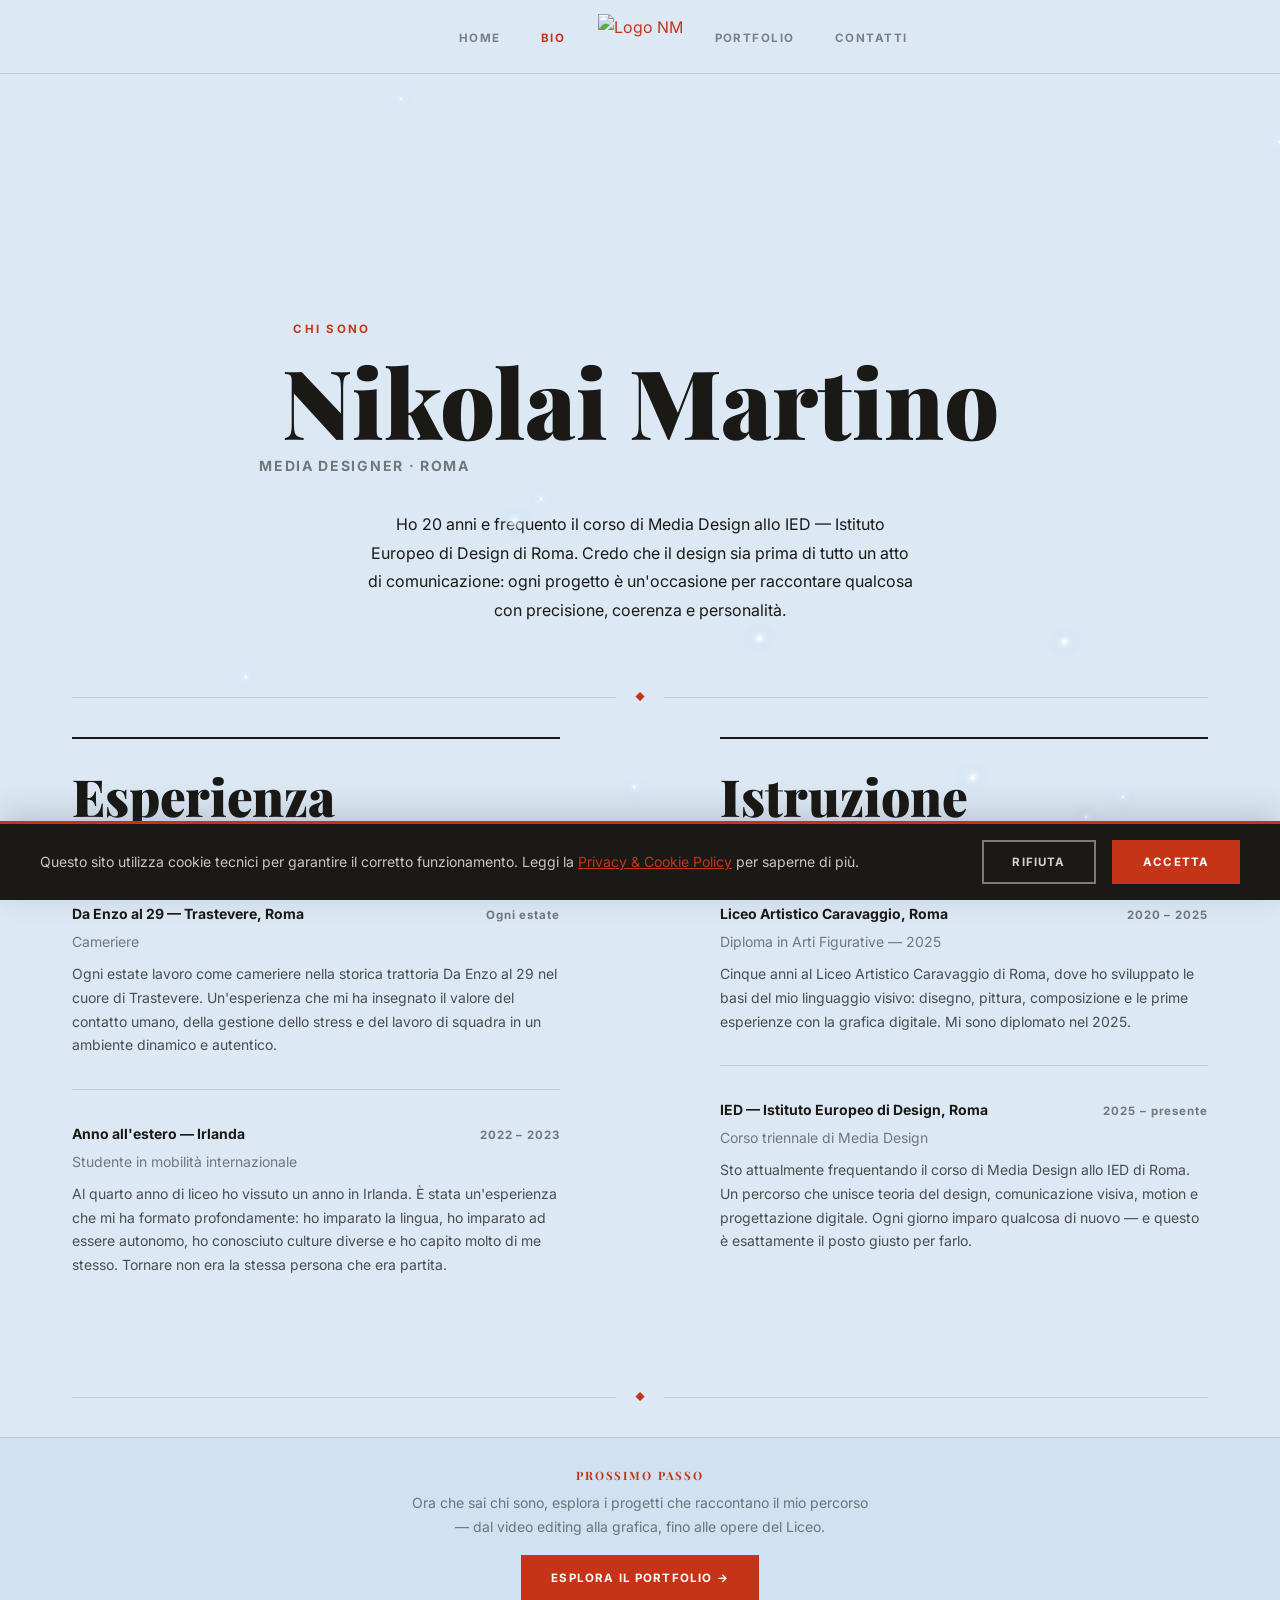
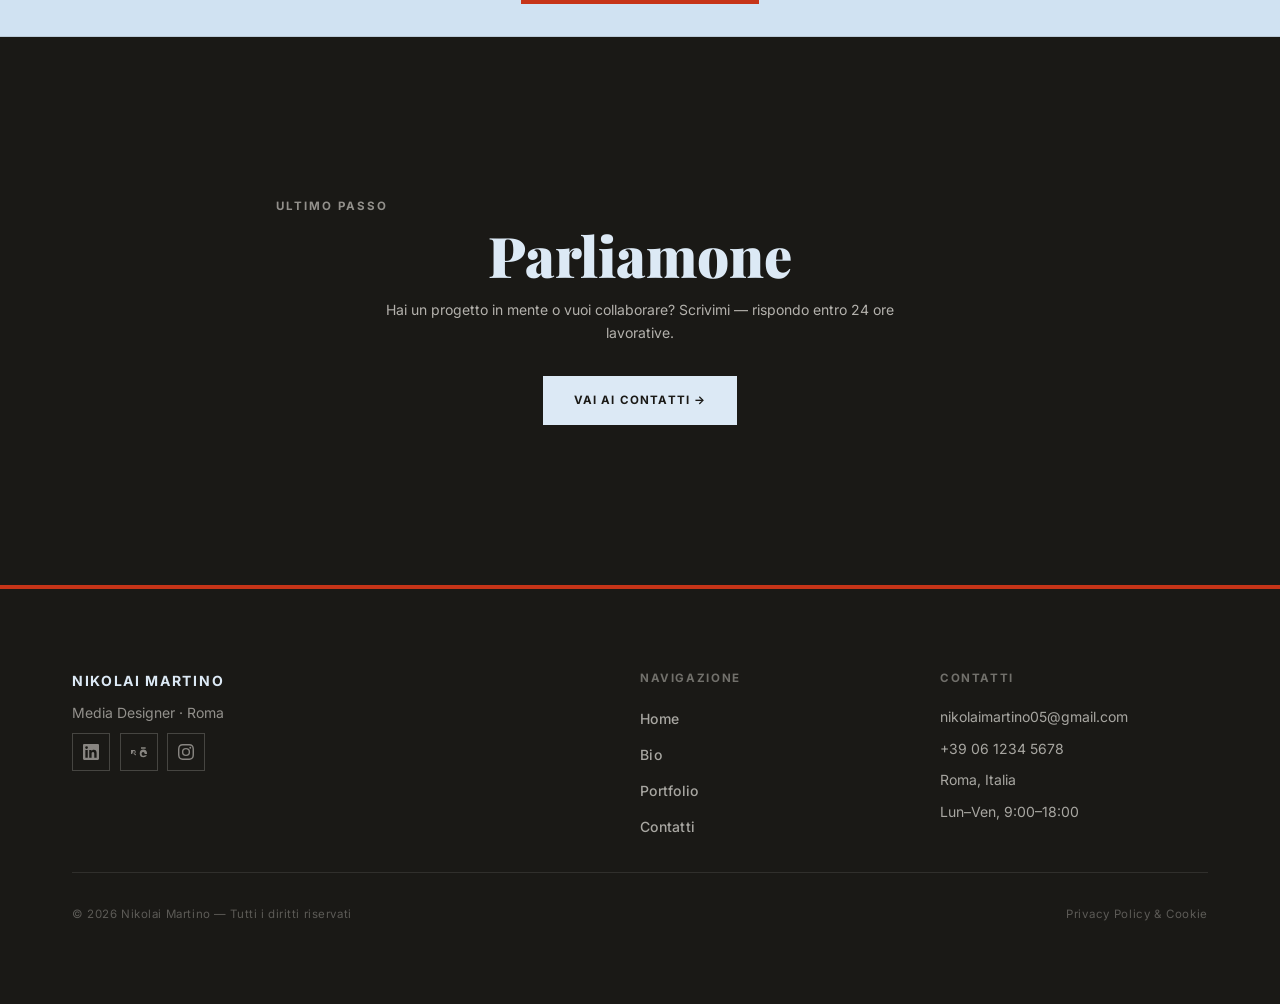
==== bio.html @ db354ae0 "Rimuovi il CV ovunque e correggi la striscia vuota nel form contatti. Il campo antispam nascosto non" ====
<!DOCTYPE html>
<html lang="it">
<head>
  <meta charset="UTF-8">
  <meta name="viewport" content="width=device-width, initial-scale=1.0">

  <title>Bio — Nikolai Martino, Media Designer a Roma</title>
  <meta name="description" content="Scopri il percorso di Nikolai Martino: dal Liceo Artistico Caravaggio di Roma all'anno in Irlanda, fino allo IED di Roma nel corso di Media Design.">

  <!-- Open Graph -->
  <meta property="og:title" content="Bio — Nikolai Martino, Media Designer">
  <meta property="og:description" content="Formazione, esperienze e competenze di Nikolai Martino, studente di Media Design allo IED di Roma.">
  <meta property="og:image" content="img/foto/nikolai-profile.png">
  <meta property="og:url" content="https://nikolaimartino.com/bio.html">
  <meta property="og:type" content="profile">

  <!-- Favicon -->
  <link rel="icon" href="img/logo/logo-nm-clean.png" type="image/png">

  <!-- Google Fonts -->
  <link rel="preconnect" href="https://fonts.googleapis.com">
  <link rel="preconnect" href="https://fonts.gstatic.com" crossorigin>
  <link href="https://fonts.googleapis.com/css2?family=Inter:wght@400;500;700&family=Playfair+Display:wght@700;900&display=swap" rel="stylesheet">

  <link rel="stylesheet" href="css/style.css">
  <script src="js/cookie-consent.js"></script>
</head>
<body class="has-starfield">

  <div class="starfield" id="starfield" aria-hidden="true"></div>

  <!-- ======================================================
       NAVBAR — split design with center logo
       ====================================================== -->
  <header class="navbar navbar--solid">
    <nav class="navbar__inner" aria-label="Navigazione principale">

      <!-- Left links (desktop) -->
      <ul class="navbar__links navbar__links--left">
        <li><a href="index.html" class="navbar__link">Home</a></li>
        <li><a href="bio.html" class="navbar__link active" aria-current="page">Bio</a></li>
      </ul>

      <!-- Center: logo -->
      <a href="index.html" class="navbar__logo" aria-label="Nikolai Martino — Homepage">
        <img src="img/logo/logo-nm-clean.png" alt="Logo NM" class="navbar__logo-img">
      </a>

      <!-- Right links (desktop) -->
      <ul class="navbar__links navbar__links--right">
        <li><a href="portfolio.html" class="navbar__link">Portfolio</a></li>
        <li><a href="contatti.html" class="navbar__link">Contatti</a></li>
      </ul>

      <!-- Mobile hamburger -->
      <button
        class="navbar__toggle"
        aria-expanded="false"
        aria-controls="navbar-menu"
        aria-label="Apri menu di navigazione"
      >☰</button>

    </nav>

    <!-- Mobile dropdown menu -->
    <div class="navbar__mobile" id="navbar-menu">
      <ul class="navbar__mobile-links">
        <li><a href="index.html" class="navbar__link">Home</a></li>
        <li><a href="bio.html" class="navbar__link active">Bio</a></li>
        <li><a href="portfolio.html" class="navbar__link">Portfolio</a></li>
        <li><a href="contatti.html" class="navbar__link">Contatti</a></li>
      </ul>
    </div>
  </header>

  <main id="main-content">

    <!-- ====================================================
         HERO BIO
         ==================================================== -->
    <section class="bio-page-hero" aria-labelledby="bio-page-heading">
      <div class="container">
        <p class="bio-page-hero__label">Chi sono</p>
        <h1 class="bio-page-hero__name" id="bio-page-heading">Nikolai Martino</h1>
        <p class="bio-page-hero__role">Media Designer · Roma</p>
        <p class="bio-page-hero__lead">
          Ho 20 anni e frequento il corso di Media Design allo IED — Istituto Europeo di Design di Roma. Credo che il design sia prima di tutto un atto di comunicazione: ogni progetto è un'occasione per raccontare qualcosa con precisione, coerenza e personalità.
        </p>
      </div>
    </section>

    <!-- Ornamental divider -->
    <div class="bio-page-divider" aria-hidden="true">
      <span class="bio-page-divider__line"></span>
      <span class="bio-page-divider__ornament">◆</span>
      <span class="bio-page-divider__line"></span>
    </div>

    <!-- ====================================================
         ESPERIENZA + ISTRUZIONE — Alex Fisher two-column grid
         ==================================================== -->
    <section class="bio-grid-section">
      <div class="container">
        <!-- Flat grid: 2 columns, entries paired by row for aligned borders -->
        <div class="bio-grid">

          <div class="bio-col">
            <h2 class="bio-col__heading">Esperienza</h2>

            <div class="bio-entry">
              <div class="bio-entry__header">
                <p class="bio-entry__place">Da Enzo al 29 — Trastevere, Roma</p>
                <p class="bio-entry__year">Ogni estate</p>
              </div>
              <p class="bio-entry__role">Cameriere</p>
              <p class="bio-entry__desc">Ogni estate lavoro come cameriere nella storica trattoria Da Enzo al 29 nel cuore di Trastevere. Un'esperienza che mi ha insegnato il valore del contatto umano, della gestione dello stress e del lavoro di squadra in un ambiente dinamico e autentico.</p>
            </div>

            <div class="bio-entry">
              <div class="bio-entry__header">
                <p class="bio-entry__place">Anno all'estero — Irlanda</p>
                <p class="bio-entry__year">2022 – 2023</p>
              </div>
              <p class="bio-entry__role">Studente in mobilità internazionale</p>
              <p class="bio-entry__desc">Al quarto anno di liceo ho vissuto un anno in Irlanda. È stata un'esperienza che mi ha formato profondamente: ho imparato la lingua, ho imparato ad essere autonomo, ho conosciuto culture diverse e ho capito molto di me stesso. Tornare non era la stessa persona che era partita.</p>
            </div>
          </div>

          <div class="bio-col">
            <h2 class="bio-col__heading">Istruzione</h2>

            <div class="bio-entry">
              <div class="bio-entry__header">
                <p class="bio-entry__place">Liceo Artistico Caravaggio, Roma</p>
                <p class="bio-entry__year">2020 – 2025</p>
              </div>
              <p class="bio-entry__role">Diploma in Arti Figurative — 2025</p>
              <p class="bio-entry__desc">Cinque anni al Liceo Artistico Caravaggio di Roma, dove ho sviluppato le basi del mio linguaggio visivo: disegno, pittura, composizione e le prime esperienze con la grafica digitale. Mi sono diplomato nel 2025.</p>
            </div>

            <div class="bio-entry">
              <div class="bio-entry__header">
                <p class="bio-entry__place">IED — Istituto Europeo di Design, Roma</p>
                <p class="bio-entry__year">2025 – presente</p>
              </div>
              <p class="bio-entry__role">Corso triennale di Media Design</p>
              <p class="bio-entry__desc">Sto attualmente frequentando il corso di Media Design allo IED di Roma. Un percorso che unisce teoria del design, comunicazione visiva, motion e progettazione digitale. Ogni giorno imparo qualcosa di nuovo — e questo è esattamente il posto giusto per farlo.</p>
            </div>
          </div>

        </div>
      </div>
    </section>

    <!-- Ornamental divider -->
    <div class="bio-page-divider" aria-hidden="true">
      <span class="bio-page-divider__line"></span>
      <span class="bio-page-divider__ornament">◆</span>
      <span class="bio-page-divider__line"></span>
    </div>

    <!-- Guida: portfolio -->
    <section class="guide-cta-band" aria-labelledby="guide-cta-heading">
      <div class="container">
        <h2 class="guide-cta-band__label" id="guide-cta-heading">Prossimo passo</h2>
        <p class="guide-cta-band__text">Ora che sai chi sono, esplora i progetti che raccontano il mio percorso — dal video editing alla grafica, fino alle opere del Liceo.</p>
        <div class="guide-cta-band__actions">
          <a href="portfolio.html" class="btn btn--primary">Esplora il portfolio →</a>
        </div>
      </div>
    </section>

    <!-- Guida: contatti -->
    <section class="pf-cta-section" aria-labelledby="bio-cta-heading">
      <div class="container">
        <p class="pf-cta__label">Ultimo passo</p>
        <h2 class="pf-cta__heading" id="bio-cta-heading">Parliamone</h2>
        <p class="pf-cta__sub">Hai un progetto in mente o vuoi collaborare? Scrivimi — rispondo entro 24 ore lavorative.</p>
        <a href="contatti.html" class="btn btn--primary">Vai ai Contatti →</a>
      </div>
    </section>

  </main>

  <!-- ======================================================
       LIGHTBOX
       ====================================================== -->
  <div id="lightbox" class="lightbox" role="dialog" aria-modal="true" aria-label="Visualizzatore immagini">
    <button class="lightbox__close" aria-label="Chiudi lightbox">&#10005;</button>
    <div class="lightbox__content">
      <button class="lightbox__prev" aria-label="Immagine precedente">&#8592;</button>
      <img class="lightbox__img" src="[data-uri]" alt="">
      <button class="lightbox__next" aria-label="Immagine successiva">&#8594;</button>
    </div>
  </div>

  <!-- ======================================================
       FOOTER
       ====================================================== -->
  <footer class="footer">
    <div class="container">

      <div class="footer__grid">
        <div>
          <p class="footer__brand-name">Nikolai Martino</p>
          <p class="footer__tagline">Media Designer · Roma</p>
                    <div class="footer__social">
            <a href="https://www.linkedin.com/in/nikolai-martino-71b693373/" class="footer__social-link" aria-label="LinkedIn di Nikolai Martino" target="_blank" rel="noopener noreferrer">
              <svg viewBox="0 0 24 24" aria-hidden="true"><path d="M20.447 20.452h-3.554v-5.569c0-1.328-.027-3.037-1.852-3.037-1.853 0-2.136 1.445-2.136 2.939v5.667H9.351V9h3.414v1.561h.046c.477-.9 1.637-1.85 3.37-1.85 3.601 0 4.267 2.37 4.267 5.455v6.286zM5.337 7.433a2.062 2.062 0 0 1-2.063-2.065 2.064 2.064 0 1 1 2.063 2.065zm1.782 13.019H3.555V9h3.564v11.452zM22.225 0H1.771C.792 0 0 .774 0 1.729v20.542C0 23.227.792 24 1.771 24h20.451C23.2 24 24 23.227 24 22.271V1.729C24 .774 23.2 0 22.222 0h.003z"/></svg>
            </a>
            <a href="https://www.behance.net/nikolaimartino/moodboards" class="footer__social-link" aria-label="Behance di Nikolai Martino" target="_blank" rel="noopener noreferrer">
              <svg viewBox="0 0 24 24" aria-hidden="true"><path d="M22 7h-7V5h7v2zm1.726 10c-.442 1.297-2.029 3-5.101 3-3.074 0-5.564-1.729-5.564-5.675 0-3.91 2.325-5.92 5.466-5.92 3.082 0 4.964 1.782 5.375 4.426.078.506.109 1.188.095 2.14H15.97c.13 3.211 3.483 3.312 4.588 2.029H23.72zm-7.249-2h4.099c-.011-.474-.091-.925-.233-1.31-.347-.968-1.152-1.51-2.057-1.51-.966 0-1.868.542-2.246 1.51-.181.462-.277.925-.287 1.31h.724zm-11.178 0l-3.299-2.08V15h-3V9.001h5.001c2.001 0 3.001 1 3.001 3s-1 3-3.001 3h-2V15h2l3.299 2.08V15zm-3.299-4H3v2h2.001c.553 0 1.001-.448 1.001-1s-.448-1-1.001-1z"/></svg>
            </a>
            <a href="https://www.instagram.com/_nikomartino_/" class="footer__social-link" aria-label="Instagram di Nikolai Martino" target="_blank" rel="noopener noreferrer">
              <svg viewBox="0 0 24 24" aria-hidden="true"><path d="M12 2.163c3.204 0 3.584.012 4.85.07 3.252.148 4.771 1.691 4.919 4.919.058 1.265.069 1.645.069 4.849 0 3.205-.012 3.584-.069 4.849-.149 3.225-1.664 4.771-4.919 4.919-1.266.058-1.644.07-4.85.07-3.204 0-3.584-.012-4.849-.07-3.26-.149-4.771-1.699-4.919-4.92-.058-1.265-.07-1.644-.07-4.849 0-3.204.013-3.583.07-4.849.149-3.227 1.664-4.771 4.919-4.919 1.266-.057 1.645-.069 4.849-.069zm0-2.163c-3.259 0-3.667.014-4.947.072-4.358.2-6.78 2.618-6.98 6.98-.059 1.281-.073 1.689-.073 4.948 0 3.259.014 3.668.072 4.948.2 4.358 2.618 6.78 6.98 6.98 1.281.058 1.689.072 4.948.072 3.259 0 3.668-.014 4.948-.072 4.354-.2 6.782-2.618 6.979-6.98.059-1.28.073-1.689.073-4.948 0-3.259-.014-3.667-.072-4.947-.196-4.354-2.617-6.78-6.979-6.98-1.281-.059-1.69-.073-4.949-.073zm0 5.838a6.162 6.162 0 1 0 0 12.324 6.162 6.162 0 0 0 0-12.324zM12 16a4 4 0 1 1 0-8 4 4 0 0 1 0 8zm6.406-11.845a1.44 1.44 0 1 0 0 2.881 1.44 1.44 0 0 0 0-2.881z"/></svg>
            </a>
          </div>
</div>

        <nav aria-label="Navigazione footer">
          <p class="footer__heading">Navigazione</p>
          <ul class="footer__nav">
            <li><a href="index.html" class="footer__nav-link">Home</a></li>
            <li><a href="bio.html" class="footer__nav-link">Bio</a></li>
            <li><a href="portfolio.html" class="footer__nav-link">Portfolio</a></li>
            <li><a href="contatti.html" class="footer__nav-link">Contatti</a></li>
          </ul>
        </nav>

                <div>
          <p class="footer__heading">Contatti</p>
          <p class="footer__contact-item"><a href="mailto:nikolaimartino05@gmail.com">nikolaimartino05@gmail.com</a></p>
          <p class="footer__contact-item"><a href="tel:+390612345678">+39 06 1234 5678</a></p>
          <p class="footer__contact-item">Roma, Italia</p>
          <p class="footer__contact-item">Lun–Ven, 9:00–18:00</p>
        </div>

      </div>

      <div class="footer__bottom">
        <p class="footer__copy">&copy; 2026 Nikolai Martino — Tutti i diritti riservati</p>
        <a href="privacy.html" class="footer__privacy-link">Privacy Policy &amp; Cookie</a>
      </div>

    </div>
  </footer>

  <!-- Cookie Banner -->
  <div id="cookie-banner" class="cookie-banner" role="dialog" aria-labelledby="cookie-banner-title" aria-live="polite">
    <div class="cookie-banner__inner">
      <p class="cookie-banner__text" id="cookie-banner-title">
        Questo sito utilizza cookie tecnici per garantire il corretto funzionamento.
        Leggi la <a href="privacy.html">Privacy &amp; Cookie Policy</a> per saperne di più.
      </p>
      <div class="cookie-banner__actions">
        <button id="reject-cookies" type="button" class="btn btn--outline-white">Rifiuta</button>
        <button id="accept-cookies" type="button" class="btn btn--primary">Accetta</button>
      </div>
    </div>
  </div>

  <script src="js/main.js"></script>
</body>
</html>
---- css/style.css ----
/* ============================================================
   DESIGN SYSTEM — Nikolai Martino Portfolio
   Editorial · Bold · Clean
   Inspired by alexfisherdesign.ca
   ============================================================ */

/* ------------------------------------------------------------
   1. CUSTOM PROPERTIES
   ------------------------------------------------------------ */
:root {
  --color-bg:      #f5f2ec;
  --color-surface: #eae5db;
  --color-text:    #1a1916;
  --color-accent:  #c63418;
  --color-primary: #1a1916;
  --color-muted:   rgba(26, 25, 22, 0.52);
  --color-border:  rgba(26, 25, 22, 0.12);

  --font-heading: 'Playfair Display', Georgia, serif;
  --font-body:    'Inter', system-ui, sans-serif;

  --size-xs:   0.72rem;
  --size-sm:   0.875rem;
  --size-base: 1rem;
  --size-lg:   1.25rem;
  --size-xl:   1.5rem;
  --size-2xl:  2rem;
  --size-3xl:  3rem;

  --space-xs:  0.5rem;
  --space-sm:  1rem;
  --space-md:  2rem;
  --space-lg:  5rem;
  --space-xl:  10rem;

  --radius-sm: 0px;
  --radius-md: 2px;
  --radius-lg: 4px;

  --transition-fast: 0.22s ease;
  --transition:      0.4s ease;
  --transition-slow: 0.75s ease;

  --max-width: 1200px;
}

/* ------------------------------------------------------------
   2. RESET & BASE
   ------------------------------------------------------------ */
*, *::before, *::after {
  box-sizing: border-box;
  margin: 0;
  padding: 0;
}

html {
  scroll-behavior: smooth;
  -webkit-text-size-adjust: 100%;
  text-size-adjust: 100%;
}

body {
  font-family: var(--font-body);
  font-size: var(--size-base);
  line-height: 1.7;
  color: var(--color-text);
  background-color: var(--color-bg);
  -webkit-font-smoothing: antialiased;
  overflow-x: hidden;
}

img {
  display: block;
  max-width: 100%;
  height: auto;
}

ul { list-style: none; }

a {
  color: var(--color-accent);
  text-decoration: none;
  transition: opacity var(--transition-fast);
}

a:hover { opacity: 0.72; }

/* ------------------------------------------------------------
   3. TIPOGRAFIA
   ------------------------------------------------------------ */
h1, h2, h3, h4, h5, h6 {
  font-family: var(--font-heading);
  font-weight: 900;
  line-height: 1.1;
  color: var(--color-text);
}

h1 { font-size: clamp(2.4rem, 6vw, 4.5rem); }
h2 { font-size: clamp(1.8rem, 4vw, 3rem); }
h3 { font-size: clamp(1.2rem, 2.5vw, 1.8rem); }
h4 { font-size: var(--size-lg); }

p {
  max-width: 65ch;
  color: var(--color-muted);
}

/* Uppercase label style — used across the site */
.label-caps {
  font-family: var(--font-body);
  font-size: var(--size-xs);
  font-weight: 700;
  letter-spacing: 0.14em;
  text-transform: uppercase;
  color: var(--color-muted);
}

.text-muted  { color: var(--color-muted); font-size: var(--size-sm); }
.text-center { text-align: center; }

/* ------------------------------------------------------------
   4. LAYOUT
   ------------------------------------------------------------ */
.container {
  width: 100%;
  max-width: var(--max-width);
  margin-inline: auto;
  padding-inline: var(--space-md);
}

.section      { padding-block: var(--space-lg); }
.section--alt { background-color: var(--color-surface); }
.section--dark {
  background-color: var(--color-primary);
  color: var(--color-bg);
}

/* Decorative section divider */
.section-divider {
  width: 100%;
  height: 1px;
  background: var(--color-border);
}

/* ------------------------------------------------------------
   5. NAVBAR — split design: [left links] [center logo] [right links]
   ------------------------------------------------------------ */
.navbar {
  position: fixed;
  width: 100%;
  top: 0;
  z-index: 200;
  background-color: var(--color-bg);
  border-bottom: 1px solid var(--color-border);
  transition: box-shadow var(--transition);
}

.navbar--scrolled {
  box-shadow: 0 2px 20px rgba(26, 25, 22, 0.07);
}

.navbar--solid { /* already has border-bottom from base */ }

.navbar__inner {
  display: grid;
  grid-template-columns: 1fr auto 1fr;
  align-items: center;
  max-width: var(--max-width);
  margin-inline: auto;
  padding: 0.9rem var(--space-md);
  gap: var(--space-md);
}

/* Center logo */
.navbar__logo {
  display: flex;
  align-items: center;
  justify-content: center;
  text-decoration: none;
  grid-column: 2;
}

.navbar__logo-img {
  height: 44px;
  width: auto;
  transition: transform 0.35s ease;
}

.navbar__logo:hover .navbar__logo-img { transform: scale(1.06); }
.navbar__logo:hover { opacity: 1; }

/* Link groups */
.navbar__links--left,
.navbar__links--right {
  display: flex;
  align-items: center;
  gap: 2.5rem;
  list-style: none;
}

.navbar__links--left  { justify-content: flex-end; }
.navbar__links--right { justify-content: flex-start; }

.navbar__link {
  color: var(--color-text);
  font-size: var(--size-xs);
  font-weight: 700;
  letter-spacing: 0.13em;
  text-transform: uppercase;
  opacity: 0.5;
  transition: opacity var(--transition-fast), color var(--transition-fast);
  text-decoration: none;
}

.navbar__link:hover  { opacity: 1; }
.navbar__link.active { opacity: 1; color: var(--color-accent); }

/* Mobile toggle — hidden on desktop */
.navbar__toggle {
  display: none;
  background: none;
  border: 1px solid var(--color-border);
  color: var(--color-text);
  font-size: var(--size-base);
  cursor: pointer;
  padding: 0.35rem 0.7rem;
  line-height: 1;
  transition: background var(--transition-fast);
}

.navbar__toggle:hover { background: var(--color-surface); }

/* Mobile dropdown */
.navbar__mobile {
  display: none;
  background-color: var(--color-bg);
  border-top: 1px solid var(--color-border);
  border-bottom: 2px solid var(--color-border);
}

.navbar__mobile.is-open { display: block; }

.navbar__mobile-links {
  max-width: var(--max-width);
  margin-inline: auto;
  padding: 0 var(--space-md) var(--space-sm);
  list-style: none;
}

.navbar__mobile-links li {
  border-bottom: 1px solid var(--color-border);
}

.navbar__mobile-links .navbar__link {
  display: block;
  padding: 0.85rem 0;
  font-size: var(--size-sm);
  opacity: 0.65;
}

.navbar__mobile-links .navbar__link:hover,
.navbar__mobile-links .navbar__link.active {
  opacity: 1;
}

/* Mobile layout */
@media (max-width: 767px) {
  .navbar__inner {
    grid-template-columns: auto 1fr auto;
    gap: 0;
    padding: 0.75rem var(--space-md);
  }

  .navbar__toggle { display: flex; align-items: center; }

  .navbar__links--left,
  .navbar__links--right { display: none; }

  /* Logo centers in middle column */
  .navbar__logo { grid-column: 2; }

  /* Toggle goes to third column */
  .navbar__toggle { grid-column: 3; }
}

/* ------------------------------------------------------------
   5b. SITE HERO — Alex Fisher style
   ------------------------------------------------------------ */
.site-hero {
  min-height: 100vh;
  display: flex;
  flex-direction: column;
  align-items: center;
  justify-content: center;
  padding-top: 72px;
  padding-inline: var(--space-md);
  background-color: var(--color-bg);
  background-image: url('../img/sfondi/14081587_1920_1080_60fps.mp4.png');
  background-position: center;
  background-repeat: no-repeat;
  background-size: cover;
  position: relative;
  overflow: hidden;
}

/* Background video */
.site-hero__video {
  position: absolute;
  inset: 0;
  width: 100%;
  height: 100%;
  object-fit: cover;
  object-position: center;
  z-index: 0;
  transform: scale(1.04);
  animation: hero-bg-drift 18s ease-in-out infinite alternate;
}

@keyframes hero-bg-drift {
  from {
    transform: scale(1.04) translate3d(0, 0, 0);
  }
  to {
    transform: scale(1.09) translate3d(0, -1.5%, 0);
  }
}

/* Overlay — high opacity to hide watermark while keeping video movement */
.site-hero__video-overlay {
  position: absolute;
  inset: 0;
  background: rgba(245, 242, 236, 0.22);
  z-index: 1;
}

.site-hero__name-wrap {
  display: flex;
  flex-direction: column;
  align-items: center;
  justify-content: center;
  text-align: center;
  width: 100%;
  position: relative;
  z-index: 2;
}

/* Big display name */
.site-hero__firstname,
.site-hero__lastname {
  font-family: var(--font-heading);
  font-weight: 900;
  font-size: clamp(4.5rem, 17vw, 13rem);
  line-height: 0.88;
  letter-spacing: -0.03em;
  color: var(--color-text);
  display: block;
  user-select: none;
}

/* Badge wrapper — main hero element */
.site-hero__badge-wrap {
  position: relative;
  width: clamp(280px, 42vw, 520px);
  height: clamp(280px, 42vw, 520px);
  flex-shrink: 0;
  border-radius: 50%;
  backdrop-filter: blur(10px) brightness(1.08);
  -webkit-backdrop-filter: blur(10px) brightness(1.08);
  background: rgba(245, 242, 236, 0.45);
}

/* Rotating SVG ring */
.site-hero__ring {
  width: 100%;
  height: 100%;
  animation: ring-spin 26s linear infinite;
  transform-origin: center;
}

.site-hero__ring-text {
  font-family: 'Inter', sans-serif;
  font-size: 12px;
  font-weight: 700;
  letter-spacing: 0.22em;
  fill: var(--color-text);
  text-transform: uppercase;
  filter: drop-shadow(0 1px 6px rgba(245, 242, 236, 0.95));
}

@keyframes ring-spin {
  from { transform: rotate(0deg); }
  to   { transform: rotate(360deg); }
}

/* Logo in center — stays static while ring rotates */
.site-hero__badge-logo {
  position: absolute;
  top: 50%;
  left: 50%;
  transform: translate(-50%, -50%);
  display: flex;
  flex-direction: column;
  align-items: center;
  gap: 6px;
}

.site-hero__badge-name {
  font-family: var(--font-heading);
  font-weight: 900;
  font-size: clamp(1.6rem, 4.5vw, 3.4rem);
  line-height: 1.05;
  letter-spacing: 0.03em;
  text-align: center;
  color: var(--color-text);
  text-transform: uppercase;
  text-shadow: 0 2px 16px rgba(245, 242, 236, 0.9), 0 1px 4px rgba(245, 242, 236, 1);
}

/* Thin ornament lines above and below logo */
.site-hero__badge-line {
  display: block;
  width: 1px;
  height: 14px;
  background-color: rgba(26, 25, 22, 0.18);
}

/* Scroll hint at bottom of hero */
.site-hero__scroll {
  position: absolute;
  bottom: 2rem;
  left: 50%;
  transform: translateX(-50%);
  display: flex;
  flex-direction: column;
  align-items: center;
  gap: 8px;
  text-decoration: none;
  color: var(--color-muted);
  z-index: 2;
}

.site-hero__scroll-label {
  font-size: 0.62rem;
  font-weight: 700;
  letter-spacing: 0.22em;
  text-transform: uppercase;
  animation: scroll-fade 2.4s ease infinite;
}

.site-hero__scroll-arrow {
  display: block;
  width: 1px;
  height: 36px;
  background: linear-gradient(to bottom, var(--color-muted), transparent);
  animation: scroll-drop 2.4s ease infinite;
}

@keyframes scroll-fade {
  0%, 100% { opacity: 0.4; }
  50%       { opacity: 1; }
}

@keyframes scroll-drop {
  0%   { transform: scaleY(0); transform-origin: top; }
  50%  { transform: scaleY(1); transform-origin: top; }
  51%  { transform: scaleY(1); transform-origin: bottom; }
  100% { transform: scaleY(0); transform-origin: bottom; }
}

/* ------------------------------------------------------------
   6. BUTTONS
   ------------------------------------------------------------ */
.btn {
  display: inline-block;
  padding: 0.8rem 1.8rem;
  font-family: var(--font-body);
  font-size: var(--size-xs);
  font-weight: 700;
  letter-spacing: 0.1em;
  text-transform: uppercase;
  cursor: pointer;
  border: 2px solid transparent;
  transition: background-color var(--transition-fast), color var(--transition-fast), border-color var(--transition-fast);
}

.btn--primary {
  background-color: var(--color-accent);
  color: #fff;
  border-color: var(--color-accent);
}

.btn--primary:hover {
  background-color: transparent;
  color: var(--color-accent);
  opacity: 1;
}

.btn--outline {
  background-color: transparent;
  color: var(--color-text);
  border-color: var(--color-text);
}

.btn--outline:hover {
  background-color: var(--color-text);
  color: var(--color-bg);
  opacity: 1;
}

.btn--outline-white {
  background-color: transparent;
  color: var(--color-bg);
  border-color: var(--color-bg);
}

.btn--outline-white:hover {
  background-color: var(--color-bg);
  color: var(--color-text);
  opacity: 1;
}

/* ------------------------------------------------------------
   7. CARDS  — Alex Fisher style: dark overlay on hover
   ------------------------------------------------------------ */
.card {
  position: relative;
  overflow: hidden;
  aspect-ratio: 4 / 3;
  background: var(--color-surface);
}

.card__link {
  display: block;
  height: 100%;
  position: relative;
  color: inherit;
  text-decoration: none;
}

.card__link:hover { opacity: 1; }

.card__img {
  width: 100%;
  height: 100%;
  object-fit: cover;
  transition: transform var(--transition-slow);
}

.card:hover .card__img {
  transform: scale(1.06);
}

/* Full overlay on hover — inspired by Alex Fisher's work cards */
.card__body {
  position: absolute;
  inset: 0;
  background: rgba(26, 25, 22, 0.88);
  display: flex;
  flex-direction: column;
  align-items: center;
  justify-content: center;
  padding: var(--space-md);
  text-align: center;
  opacity: 0;
  transition: opacity var(--transition);
}

.card:hover .card__body {
  opacity: 1;
}

.card__tag {
  font-size: var(--size-xs);
  font-weight: 700;
  letter-spacing: 0.16em;
  text-transform: uppercase;
  color: var(--color-accent);
  margin-bottom: 0.6rem;
  max-width: none;
}

.card__title {
  font-family: var(--font-body);
  font-size: clamp(1rem, 2.5vw, 1.4rem);
  font-weight: 700;
  letter-spacing: 0.08em;
  text-transform: uppercase;
  color: #fff;
  margin-bottom: 0.5rem;
}

.card__desc {
  font-size: var(--size-sm);
  color: rgba(255, 255, 255, 0.65);
  max-width: 28ch;
  margin-inline: auto;
  margin-top: 0.25rem;
  line-height: 1.6;
  /* In overlay these are always fully visible */
  opacity: 1;
  transform: none;
  transition: none;
}

/* Learn-more hint */
.card__body::after {
  content: 'Scopri il progetto →';
  display: block;
  margin-top: 1.2rem;
  font-size: var(--size-xs);
  font-weight: 700;
  letter-spacing: 0.12em;
  text-transform: uppercase;
  color: var(--color-accent);
}

/* ------------------------------------------------------------
   8. FOOTER  — dark like Alex Fisher
   ------------------------------------------------------------ */
.footer {
  background-color: var(--color-primary);
  color: var(--color-bg);
  padding-block: var(--space-lg);
  border-top: 4px solid var(--color-accent);
}

.footer__grid {
  display: grid;
  grid-template-columns: 1fr;
  gap: var(--space-md);
  margin-bottom: var(--space-md);
}

.footer__brand-name {
  font-family: var(--font-body);
  font-size: var(--size-sm);
  font-weight: 700;
  letter-spacing: 0.12em;
  text-transform: uppercase;
  color: var(--color-bg);
  margin-bottom: var(--space-xs);
  max-width: none;
}

.footer__tagline {
  color: rgba(245, 242, 236, 0.55);
  font-size: var(--size-sm);
  max-width: 30ch;
}

.footer__heading {
  font-family: var(--font-body);
  font-size: var(--size-xs);
  font-weight: 700;
  letter-spacing: 0.14em;
  text-transform: uppercase;
  color: rgba(245, 242, 236, 0.4);
  margin-bottom: var(--space-sm);
  max-width: none;
}

.footer__nav {
  display: flex;
  flex-direction: column;
  gap: 0.55rem;
}

.footer__nav-link {
  color: rgba(245, 242, 236, 0.65);
  font-size: var(--size-sm);
  text-decoration: none;
  font-weight: 500;
  letter-spacing: 0.02em;
  transition: color var(--transition-fast);
}

.footer__nav-link:hover {
  color: var(--color-bg);
  opacity: 1;
}

.footer__contact-item {
  color: rgba(245, 242, 236, 0.65);
  font-size: var(--size-sm);
  margin-bottom: 0.5rem;
  max-width: none;
}

.footer__contact-item a {
  color: rgba(245, 242, 236, 0.65);
  text-decoration: none;
  transition: color var(--transition-fast);
}

.footer__contact-item a:hover {
  color: var(--color-bg);
  opacity: 1;
}

.footer__social {
  display: flex;
  gap: 0.6rem;
  margin-top: var(--space-xs);
}

.footer__social-link {
  display: flex;
  align-items: center;
  justify-content: center;
  width: 38px;
  height: 38px;
  border: 1px solid rgba(245, 242, 236, 0.2);
  color: rgba(245, 242, 236, 0.5);
  text-decoration: none;
  transition: border-color var(--transition-fast), color var(--transition-fast);
}

.footer__social-link:hover {
  border-color: var(--color-accent);
  color: var(--color-accent);
  opacity: 1;
}

.footer__social-link svg {
  width: 16px;
  height: 16px;
  fill: currentColor;
}

.footer__bottom {
  border-top: 1px solid rgba(245, 242, 236, 0.1);
  padding-top: var(--space-md);
  display: flex;
  flex-wrap: wrap;
  justify-content: space-between;
  align-items: center;
  gap: var(--space-sm);
}

.footer__copy {
  color: rgba(245, 242, 236, 0.3);
  font-size: var(--size-xs);
  letter-spacing: 0.05em;
  max-width: none;
}

.footer__privacy-link {
  color: rgba(245, 242, 236, 0.3);
  font-size: var(--size-xs);
  letter-spacing: 0.06em;
  text-decoration: none;
  transition: color var(--transition-fast);
}

.footer__privacy-link:hover {
  color: var(--color-bg);
  opacity: 1;
}

@media (min-width: 768px) {
  .footer__grid { grid-template-columns: 2fr 1fr 1fr; }
}

/* ------------------------------------------------------------
   9. COOKIE BANNER
   ------------------------------------------------------------ */
.cookie-banner {
  display: block;
  position: fixed;
  bottom: 0;
  left: 0;
  right: 0;
  z-index: 2500;
  background-color: var(--color-primary);
  border-top: 3px solid var(--color-accent);
  padding: var(--space-sm) var(--space-md);
  box-shadow: 0 -8px 32px rgba(26, 25, 22, 0.18);
}

html.cookie-consent-accepted .cookie-banner,
.cookie-banner.is-hidden {
  display: none;
}

.cookie-banner__inner {
  max-width: var(--max-width);
  margin-inline: auto;
  display: flex;
  flex-wrap: wrap;
  align-items: center;
  gap: var(--space-sm);
  justify-content: space-between;
}

.cookie-banner__text {
  color: rgba(245, 242, 236, 0.8);
  font-size: var(--size-sm);
  max-width: none;
}

.cookie-banner__text a { color: var(--color-accent); text-decoration: underline; }

.cookie-banner__actions {
  display: flex;
  gap: var(--space-sm);
  flex-shrink: 0;
  flex-wrap: wrap;
}

.cookie-banner .btn--outline-white {
  border-color: rgba(245, 242, 236, 0.45);
  color: rgba(245, 242, 236, 0.85);
}

.cookie-banner .btn--outline-white:hover {
  background-color: rgba(245, 242, 236, 0.12);
  color: var(--color-bg);
  border-color: var(--color-bg);
  opacity: 1;
}

/* ------------------------------------------------------------
   9b. WORK SCROLL — horizontal infinite auto-scroll strip
   ------------------------------------------------------------ */
.work-scroll {
  padding-block: var(--space-xl) var(--space-xl);
  background-color: var(--color-bg);
  overflow: hidden;
}

/* ------------------------------------------------------------
   STARFIELD — stelle sparse su tutte le pagine
   ------------------------------------------------------------ */
.starfield {
  position: fixed;
  inset: 0;
  z-index: 150;
  pointer-events: none;
  overflow: hidden;
}

.page-home .starfield {
  mask-image: linear-gradient(to bottom, transparent 0%, transparent 90vh, #000 100vh);
}

.starfield__star {
  position: absolute;
  border-radius: 50%;
  background: #ffffff;
  box-shadow:
    0 0 2px 0 #fff,
    0 0 5px 2px rgba(190, 210, 255, 0.7);
  animation: star-float var(--star-dur, 20s) ease-in-out infinite var(--star-delay, 0s);
  will-change: transform, opacity;
}

.starfield__star--accent {
  box-shadow:
    0 0 3px 1px #fff,
    0 0 8px 3px rgba(200, 220, 255, 0.85);
}

@keyframes star-float {
  0%, 100% {
    transform: translate(0, 0);
    opacity: var(--star-opacity, 0.7);
  }
  50% {
    transform: translate(var(--star-drift-x, 3px), var(--star-drift-y, -3px));
    opacity: calc(var(--star-opacity, 0.7) * 1.2);
  }
}

@media (prefers-reduced-motion: reduce) {
  .site-hero__video {
    animation: none;
    transform: none;
  }

  .starfield__star {
    animation: none;
    opacity: var(--star-opacity, 0.45);
  }
}

/* ------------------------------------------------------------
   Tinta azzurrina — pagine con starfield
   ------------------------------------------------------------ */
body.has-starfield {
  --color-bg:      #dce9f5;
  --color-surface: #d0e2f2;
  --color-text:    #1a1916;
  --color-muted:   rgba(26, 25, 22, 0.55);
  --color-border:  rgba(26, 25, 22, 0.12);
  --color-primary: #1a1916;
}

body.has-starfield .starfield__star {
  background: #ffffff;
  box-shadow:
    0 0 2px 0 #fff,
    0 0 6px 2px rgba(255, 255, 255, 0.85),
    0 0 10px 3px rgba(180, 210, 245, 0.55);
}

body.has-starfield .starfield__star--accent {
  background: #ffffff;
  box-shadow:
    0 0 3px 1px #fff,
    0 0 8px 3px rgba(255, 255, 255, 0.95),
    0 0 14px 4px rgba(160, 200, 240, 0.65);
}

/* Hero home — video visibile, leggermente tintato di azzurro */
body.page-home .site-hero__video {
  filter: brightness(1.2) contrast(0.95) saturate(0.7);
  opacity: 1;
}

body.page-home .site-hero__video-overlay {
  background: linear-gradient(
    180deg,
    rgba(220, 233, 245, 0.32) 0%,
    rgba(208, 226, 242, 0.38) 45%,
    rgba(220, 233, 245, 0.45) 100%
  );
}

body.page-home .site-hero__badge-wrap {
  background: rgba(220, 233, 245, 0.52);
  backdrop-filter: blur(14px) brightness(1.06);
  -webkit-backdrop-filter: blur(14px) brightness(1.06);
}

body.page-home .site-hero__ring-text {
  fill: var(--color-text);
  filter:
    drop-shadow(0 0 2px rgba(255, 255, 255, 1))
    drop-shadow(0 0 6px rgba(255, 255, 255, 0.8))
    drop-shadow(0 0 14px rgba(190, 225, 255, 0.55));
}

body.page-home .site-hero__badge-name {
  color: var(--color-text);
  text-shadow:
    0 0 4px rgba(255, 255, 255, 0.95),
    0 0 10px rgba(255, 255, 255, 0.75),
    0 0 20px rgba(210, 235, 255, 0.55),
    0 0 30px rgba(170, 215, 255, 0.35);
}

body.page-home .site-hero__badge-line {
  background-color: rgba(26, 25, 22, 0.3);
  box-shadow: 0 0 8px rgba(255, 255, 255, 0.45);
}

.page-home .starfield {
  mask-image: none;
}

/* ============================================================ */
.work-scroll__header {
  display: flex;
  align-items: center;
  justify-content: center;
  gap: 1rem;
  margin-bottom: var(--space-lg);
}

.work-scroll__heading {
  font-family: var(--font-heading);
  font-size: clamp(2rem, 5vw, 3.5rem);
  font-weight: 900;
  letter-spacing: -0.02em;
  color: var(--color-text);
  line-height: 1;
}

.work-scroll__diamond {
  color: var(--color-accent);
  font-size: 0.8rem;
}

/* Viewport clips the scrolling track */
.work-scroll__viewport {
  overflow: hidden;
  width: 100%;
}

/* Scrolling track */
.work-scroll__track {
  display: flex;
  gap: 6px;
  width: max-content;
  animation: work-auto-scroll 38s linear infinite;
}

.work-scroll__track:hover {
  animation-play-state: paused;
}

@keyframes work-auto-scroll {
  from { transform: translateX(0); }
  to   { transform: translateX(-50%); }
}

/* Individual card */
.work-scroll__card {
  position: relative;
  display: block;
  width: clamp(260px, 75vw, 680px);
  aspect-ratio: 16 / 10;
  overflow: hidden;
  flex-shrink: 0;
  text-decoration: none;
}

.work-scroll__card img {
  width: 100%;
  height: 100%;
  object-fit: cover;
  object-position: center;
  display: block;
  transition: transform 0.6s cubic-bezier(0.25, 0.46, 0.45, 0.94);
}

.work-scroll__card:hover img {
  transform: scale(1.07);
}

/* Hover overlay */
.work-scroll__overlay {
  position: absolute;
  inset: 0;
  background: rgba(26, 25, 22, 0.78);
  display: flex;
  flex-direction: column;
  align-items: center;
  justify-content: center;
  gap: 0.5rem;
  opacity: 0;
  transition: opacity 0.4s ease;
  padding: var(--space-md);
  text-align: center;
}

.work-scroll__card:hover .work-scroll__overlay {
  opacity: 1;
}

.work-scroll__tag {
  font-size: var(--size-xs);
  font-weight: 700;
  letter-spacing: 0.15em;
  text-transform: uppercase;
  color: var(--color-accent);
  margin: 0;
}

.work-scroll__title {
  font-family: var(--font-heading);
  font-size: clamp(1.2rem, 2.5vw, 1.8rem);
  font-weight: 900;
  color: #fff;
  line-height: 1.1;
  margin: 0;
}

.work-scroll__cta {
  display: inline-block;
  margin-top: 0.5rem;
  font-size: var(--size-xs);
  font-weight: 700;
  letter-spacing: 0.1em;
  text-transform: uppercase;
  color: #fff;
  border-bottom: 1px solid rgba(255,255,255,0.5);
  padding-bottom: 2px;
  transition: border-color 0.3s ease, color 0.3s ease;
}

.work-scroll__card:hover .work-scroll__cta {
  color: var(--color-accent);
  border-color: var(--color-accent);
}

/* ------------------------------------------------------------
   10. CAROUSEL — crossfade with Ken Burns
   ------------------------------------------------------------ */
.carousel {
  position: relative;
  width: 100%;
  overflow: hidden;
  height: 100vh;
}

.carousel__track {
  position: relative;
  width: 100%;
  height: 100%;
}

.carousel__slide {
  position: absolute;
  inset: 0;
  opacity: 0;
  transition: opacity 1.2s ease;
  pointer-events: none;
}

.carousel__slide.is-active {
  opacity: 1;
  pointer-events: all;
}

.carousel__img {
  width: 100%;
  height: 100%;
  object-fit: cover;
  object-position: center;
  display: block;
  transform: scale(1.06);
  transition: transform 8s ease;
}

.carousel__slide.is-active .carousel__img {
  transform: scale(1);
}

/* Dark overlay — strong so bold white text pops */
.carousel__overlay {
  position: absolute;
  inset: 0;
  background: linear-gradient(
    160deg,
    rgba(26, 25, 22, 0.55) 0%,
    rgba(26, 25, 22, 0.78) 100%
  );
  display: flex;
  align-items: flex-end;
  justify-content: flex-start;
  padding: var(--space-lg) var(--space-lg) calc(var(--space-lg) + 3rem);
}

@media (max-width: 767px) {
  .carousel__overlay {
    align-items: center;
    justify-content: center;
    text-align: center;
    padding: var(--space-md);
  }
}

.carousel__content {
  max-width: 740px;
}

.carousel__tag {
  display: inline-block;
  font-family: var(--font-body);
  font-size: var(--size-xs);
  font-weight: 700;
  letter-spacing: 0.16em;
  text-transform: uppercase;
  color: var(--color-accent);
  margin-bottom: 0.75rem;
  max-width: none;
}

.carousel__title {
  font-family: var(--font-heading);
  font-size: clamp(2.5rem, 8vw, 6rem);
  font-weight: 900;
  color: #fff;
  margin-bottom: 1rem;
  line-height: 1;
  letter-spacing: -0.02em;
}

.carousel__desc {
  font-size: var(--size-base);
  color: rgba(245, 242, 236, 0.75);
  margin-bottom: var(--space-md);
  max-width: none;
  max-width: 46ch;
  line-height: 1.7;
}

/* Arrow buttons */
.carousel__btn-prev,
.carousel__btn-next {
  position: absolute;
  bottom: var(--space-md);
  background: none;
  border: 2px solid rgba(245, 242, 236, 0.5);
  color: #fff;
  width: 48px;
  height: 48px;
  font-size: var(--size-base);
  cursor: pointer;
  display: flex;
  align-items: center;
  justify-content: center;
  transition: background var(--transition-fast), border-color var(--transition-fast);
  z-index: 10;
}

.carousel__btn-prev { right: calc(var(--space-md) + 56px); }
.carousel__btn-next { right: var(--space-md); }

.carousel__btn-prev:hover,
.carousel__btn-next:hover {
  background: rgba(245, 242, 236, 0.15);
  border-color: #fff;
}

.carousel__dots {
  position: absolute;
  bottom: calc(var(--space-md) + 56px);
  right: var(--space-md);
  display: flex;
  gap: 8px;
  z-index: 10;
  flex-direction: column;
  align-items: flex-end;
}

@media (max-width: 767px) {
  .carousel__dots {
    bottom: var(--space-md);
    right: 50%;
    transform: translateX(50%);
    flex-direction: row;
  }
  .carousel__btn-prev,
  .carousel__btn-next { display: none; }
}

.carousel__dot {
  width: 5px;
  height: 5px;
  border-radius: 50%;
  background: rgba(245, 242, 236, 0.4);
  border: none;
  cursor: pointer;
  padding: 0;
  transition: background var(--transition-fast), width var(--transition-fast);
}

.carousel__dot.is-active {
  background: var(--color-accent);
  width: 20px;
  border-radius: 2px;
}

/* Small carousel variant for lavoro pages */
.carousel--small { height: 60vh; }

/* ------------------------------------------------------------
   11. LIGHTBOX
   ------------------------------------------------------------ */
.lightbox-trigger { cursor: zoom-in; }

.lightbox {
  display: none;
  position: fixed;
  inset: 0;
  z-index: 1000;
  background: rgba(10, 10, 8, 0.96);
  align-items: center;
  justify-content: center;
}

.lightbox.is-open { display: flex; }

.lightbox__content {
  position: relative;
  max-width: 90vw;
  max-height: 90vh;
  display: flex;
  align-items: center;
  gap: var(--space-sm);
}

.lightbox__img {
  max-width: 85vw;
  max-height: 85vh;
  object-fit: contain;
}

.lightbox__close {
  position: fixed;
  top: var(--space-md);
  right: var(--space-md);
  background: none;
  border: 2px solid rgba(245, 242, 236, 0.3);
  color: #fff;
  width: 42px;
  height: 42px;
  font-size: var(--size-base);
  cursor: pointer;
  display: flex;
  align-items: center;
  justify-content: center;
  transition: border-color var(--transition-fast);
  z-index: 1010;
  line-height: 1;
}

.lightbox__close:hover { border-color: #fff; }

.lightbox__prev,
.lightbox__next {
  background: none;
  border: 2px solid rgba(245, 242, 236, 0.25);
  color: #fff;
  width: 46px;
  height: 46px;
  font-size: var(--size-base);
  cursor: pointer;
  display: flex;
  align-items: center;
  justify-content: center;
  transition: border-color var(--transition-fast);
  flex-shrink: 0;
}

.lightbox__prev:hover,
.lightbox__next:hover { border-color: #fff; }

/* ------------------------------------------------------------
   12. MARQUEE / TICKER — dark strip like Alex Fisher
   ------------------------------------------------------------ */
.marquee {
  overflow: hidden;
  background-color: var(--color-primary);
  padding-block: 1rem;
  white-space: nowrap;
}

.marquee__track {
  display: inline-flex;
  animation: marquee-scroll 28s linear infinite;
}

.marquee__item {
  font-family: var(--font-body);
  font-size: var(--size-sm);
  font-weight: 700;
  letter-spacing: 0.12em;
  text-transform: uppercase;
  color: rgba(245, 242, 236, 0.9);
  margin-right: 2.5rem;
}

.marquee__sep {
  color: var(--color-accent);
  margin-right: 2.5rem;
  font-weight: 700;
}

@keyframes marquee-scroll {
  from { transform: translateX(0); }
  to   { transform: translateX(-50%); }
}

/* ------------------------------------------------------------
   14. SCROLL REVEAL
   ------------------------------------------------------------ */
.reveal {
  opacity: 0;
  transform: translateY(20px);
  transition: opacity 0.7s ease, transform 0.7s ease;
}

.reveal.is-visible {
  opacity: 1;
  transform: translateY(0);
}

/* ------------------------------------------------------------
   14b. BIO HERO — Alex Fisher style (index.html)
   ------------------------------------------------------------ */
.bio-hero {
  background-color: var(--color-bg);
  padding-block: var(--space-xl);
}

/* Ornamental divider */
.bio-hero__divider {
  display: flex;
  align-items: center;
  gap: 1rem;
  max-width: var(--max-width);
  margin-inline: auto;
  padding-inline: var(--space-md);
  margin-block: 0 var(--space-xl);
}

.bio-hero__cta + .bio-hero__divider {
  margin-block: var(--space-lg) 0;
}

.bio-hero__divider-line {
  flex: 1;
  height: 1px;
  background-color: var(--color-border);
}

.bio-hero__divider-diamond {
  color: var(--color-accent);
  font-size: 0.65rem;
  flex-shrink: 0;
}

/* Inner grid */
.bio-hero__inner {
  display: grid;
  grid-template-columns: 1fr 1fr;
  gap: var(--space-xl);
  align-items: center;
  max-width: var(--max-width);
  margin-inline: auto;
  padding-inline: var(--space-md);
}

/* Text side */
.bio-hero__greeting {
  font-family: var(--font-heading);
  font-size: clamp(3rem, 7vw, 5.5rem);
  font-weight: 900;
  color: var(--color-text);
  line-height: 1;
  margin-bottom: var(--space-md);
}

.bio-hero__body {
  font-size: var(--size-sm);
  line-height: 1.75;
  color: var(--color-text);
  margin-bottom: var(--space-sm);
  max-width: 50ch;
}

.bio-hero__actions {
  display: flex;
  flex-wrap: wrap;
  gap: 0.75rem;
  margin-top: var(--space-md);
}

.bio-hero__btn {
  display: inline-block;
}

.btn--ghost {
  background-color: transparent;
  color: var(--color-muted);
  border-color: transparent;
  padding-inline: 0;
  text-decoration: underline;
  text-underline-offset: 3px;
}

.btn--ghost:hover {
  color: var(--color-text);
  opacity: 1;
  background-color: transparent;
}

/* Photo side */
.bio-hero__photo-wrap {
  display: flex;
  justify-content: center;
  align-items: center;
}

/* Circle frame */
.bio-hero__photo-arch {
  position: relative;
  width: 100%;
  max-width: 480px;
  aspect-ratio: 1 / 1;
  border-radius: 50%;
  overflow: hidden;
  background-color: var(--color-surface);
}

.bio-hero__photo {
  width: 100%;
  height: 100%;
  object-fit: cover;
  object-position: center 35%;
  display: block;
  filter: grayscale(15%);
  transition: filter 0.5s ease;
}

.bio-hero__photo-arch:hover .bio-hero__photo {
  filter: grayscale(0%);
}

/* CTA centrata sotto la bio */
.bio-hero__cta {
  max-width: var(--max-width);
  margin-inline: auto;
  padding-inline: var(--space-md);
  margin-top: var(--space-lg);
}

.bio-hero__cta-inner {
  display: flex;
  flex-direction: column;
  align-items: center;
  text-align: center;
  gap: 1rem;
  max-width: 480px;
  margin-inline: auto;
  padding-top: var(--space-md);
  border-top: 1px solid var(--color-border);
}

.bio-hero__cta-label {
  margin: 0;
  font-size: var(--size-xs);
  font-weight: 700;
  letter-spacing: 0.18em;
  text-transform: uppercase;
  color: var(--color-accent);
}

.bio-hero__cta-text {
  font-size: var(--size-sm);
  line-height: 1.75;
  color: var(--color-muted);
  max-width: 42ch;
}

/* Responsive */
@media (max-width: 767px) {
  .bio-hero__inner {
    grid-template-columns: 1fr;
  }

  .bio-hero__photo-wrap {
    order: -1;
  }

  .bio-hero__photo-arch {
    max-width: 280px;
    margin-inline: auto;
  }
}

/* ------------------------------------------------------------
   15. SEZIONE BIO EXCERPT (index.html)
   ------------------------------------------------------------ */
.bio-excerpt {
  display: grid;
  grid-template-columns: 1fr;
  gap: var(--space-md);
  align-items: center;
}

.bio-excerpt__img-wrap {
  aspect-ratio: 3 / 4;
  overflow: hidden;
}

.bio-excerpt__img {
  width: 100%;
  height: 100%;
  object-fit: cover;
  object-position: 50% 15%;
  transition: transform var(--transition-slow);
}

.bio-excerpt__img-wrap:hover .bio-excerpt__img { transform: scale(1.03); }

.bio-excerpt__label {
  font-size: var(--size-xs);
  font-weight: 700;
  letter-spacing: 0.14em;
  text-transform: uppercase;
  color: var(--color-accent);
  margin-bottom: var(--space-sm);
  max-width: none;
}

.bio-excerpt__title { margin-bottom: var(--space-sm); }

.bio-excerpt__text {
  color: var(--color-muted);
  margin-bottom: var(--space-md);
}

.bio-excerpt__actions {
  display: flex;
  flex-wrap: wrap;
  gap: var(--space-sm);
  align-items: center;
}

@media (min-width: 768px) {
  .bio-excerpt {
    grid-template-columns: 1fr 1fr;
    gap: var(--space-lg);
  }
}

/* ------------------------------------------------------------
   16. FORM CONTATTI
   ------------------------------------------------------------ */
.form {
  display: flex;
  flex-direction: column;
  gap: var(--space-sm);
}

.form__row { display: grid; grid-template-columns: 1fr; gap: var(--space-sm); }

@media (min-width: 768px) {
  .form__row--2 { grid-template-columns: 1fr 1fr; }
}

.form__group { display: flex; flex-direction: column; gap: 0.4rem; }

.form__label {
  font-size: var(--size-xs);
  font-weight: 700;
  letter-spacing: 0.1em;
  text-transform: uppercase;
  color: var(--color-muted);
}

.form__label--white { color: rgba(245, 242, 236, 0.6); }

.form__input,
.form__textarea,
.form__select {
  padding: 0.8rem 1rem;
  border: 1px solid var(--color-border);
  font-family: var(--font-body);
  font-size: var(--size-base);
  color: var(--color-text);
  background-color: var(--color-bg);
  transition: border-color var(--transition-fast);
  width: 100%;
}

.form__input:focus,
.form__textarea:focus,
.form__select:focus {
  outline: none;
  border-color: var(--color-accent);
}

.form__input::placeholder,
.form__textarea::placeholder { color: var(--color-muted); opacity: 0.5; }

.form__textarea { min-height: 140px; resize: vertical; }

.form__checkbox-group { display: flex; gap: 0.75rem; align-items: flex-start; }
.form__checkbox { width: 16px; height: 16px; margin-top: 4px; flex-shrink: 0; accent-color: var(--color-accent); }

.form__checkbox-label {
  font-size: var(--size-sm);
  color: var(--color-muted);
  max-width: none;
}

.form__checkbox-label a { color: var(--color-accent); }

/* Form on dark background */
.form--dark .form__input,
.form--dark .form__textarea {
  background-color: rgba(245, 242, 236, 0.07);
  border-color: rgba(245, 242, 236, 0.15);
  color: var(--color-bg);
}

.form--dark .form__input::placeholder,
.form--dark .form__textarea::placeholder { color: rgba(245, 242, 236, 0.35); }

.form--dark .form__input:focus,
.form--dark .form__textarea:focus { border-color: var(--color-accent); }

/* ------------------------------------------------------------
   17. FIGURE / LIGHTBOX IMAGES
   ------------------------------------------------------------ */
figure { margin: 0; }

figcaption {
  font-size: var(--size-xs);
  color: var(--color-muted);
  margin-top: 0.5rem;
  font-style: italic;
  text-align: center;
  letter-spacing: 0.04em;
}

/* ------------------------------------------------------------
   18. BIO PAGE
   ------------------------------------------------------------ */
.bio-intro {
  padding-top: calc(var(--space-xl) + var(--space-md));
}

.bio-section {
  display: grid;
  grid-template-columns: 1fr;
  gap: var(--space-md);
  align-items: start;
  margin-bottom: var(--space-lg);
}

.bio-section--reverse { direction: ltr; }
.bio-section__text  { order: 2; }
.bio-section__media { order: 1; }

.bio-section__label {
  font-size: var(--size-xs);
  font-weight: 700;
  letter-spacing: 0.14em;
  text-transform: uppercase;
  color: var(--color-accent);
  margin-bottom: var(--space-xs);
  max-width: none;
}

.bio-section__title { margin-bottom: var(--space-sm); }
.bio-section__body  { color: var(--color-muted); margin-bottom: var(--space-sm); }

.bio-figure { overflow: hidden; }

.bio-figure img {
  width: 100%;
  height: 420px;
  object-fit: cover;
  transition: transform 0.6s ease;
}

.bio-figure:hover img { transform: scale(1.03); }

.skills-grid {
  display: grid;
  grid-template-columns: repeat(2, 1fr);
  gap: var(--space-sm);
  margin-top: var(--space-sm);
}

.skill-item {
  padding: var(--space-sm);
  border: 1px solid var(--color-border);
}

.skill-item__name {
  font-size: var(--size-sm);
  font-weight: 600;
  margin-bottom: 0.5rem;
  color: var(--color-text);
  max-width: none;
}

.skill-bar { height: 3px; background-color: var(--color-border); }
.skill-bar__fill {
  height: 100%;
  background-color: var(--color-accent);
  transition: width 1.2s ease;
}

@media (min-width: 768px) {
  .bio-section { grid-template-columns: 1fr 1fr; gap: var(--space-lg); }
  .bio-section--reverse .bio-section__text  { order: 1; }
  .bio-section--reverse .bio-section__media { order: 2; }
  .bio-section__text  { order: 1; }
  .bio-section__media { order: 2; }
}

/* ------------------------------------------------------------
   19. PAGINA PORTFOLIO
   ------------------------------------------------------------ */
.portfolio-hero {
  padding-top: calc(var(--space-xl) + var(--space-lg));
  padding-bottom: var(--space-lg);
  text-align: center;
  background-color: var(--color-surface);
  border-bottom: 1px solid var(--color-border);
}

.portfolio-hero__label {
  font-size: var(--size-xs);
  font-weight: 700;
  letter-spacing: 0.16em;
  text-transform: uppercase;
  color: var(--color-accent);
  margin-bottom: var(--space-xs);
  max-width: none;
}

.portfolio-hero__title { margin-bottom: var(--space-sm); }
.portfolio-hero__sub   { color: var(--color-muted); margin-inline: auto; }

.portfolio-filters {
  display: flex;
  flex-wrap: wrap;
  gap: var(--space-xs);
  justify-content: center;
  margin-bottom: var(--space-md);
  padding-top: var(--space-md);
}

.filter-btn {
  padding: 0.45rem 1.1rem;
  border: 2px solid var(--color-border);
  font-size: var(--size-xs);
  font-weight: 700;
  letter-spacing: 0.1em;
  text-transform: uppercase;
  cursor: pointer;
  background: transparent;
  color: var(--color-muted);
  font-family: var(--font-body);
  transition: all var(--transition-fast);
}

.filter-btn.is-active,
.filter-btn:hover {
  border-color: var(--color-text);
  color: var(--color-text);
  background: var(--color-text);
  color: var(--color-bg);
}

/* ------------------------------------------------------------
   20. PAGINE LAVORO (detail)
   ------------------------------------------------------------ */
.project-header {
  padding-top: calc(var(--space-xl) + var(--space-md));
  padding-bottom: var(--space-md);
}

.project-header__back {
  display: inline-flex;
  align-items: center;
  gap: 0.5rem;
  color: var(--color-muted);
  font-size: var(--size-xs);
  font-weight: 700;
  letter-spacing: 0.1em;
  text-transform: uppercase;
  text-decoration: none;
  margin-bottom: var(--space-md);
  transition: color var(--transition-fast), gap var(--transition-fast);
}

.project-header__back:hover {
  color: var(--color-text);
  gap: 0.75rem;
  opacity: 1;
}

.project-header__label {
  font-size: var(--size-xs);
  font-weight: 700;
  letter-spacing: 0.14em;
  text-transform: uppercase;
  color: var(--color-accent);
  margin-bottom: var(--space-xs);
  max-width: none;
}

.project-meta {
  display: flex;
  flex-wrap: wrap;
  gap: var(--space-md);
  margin-top: var(--space-md);
  padding-top: var(--space-md);
  border-top: 1px solid var(--color-border);
}

.project-meta__item {}

.project-meta__label {
  font-size: var(--size-xs);
  font-weight: 700;
  letter-spacing: 0.12em;
  text-transform: uppercase;
  color: var(--color-muted);
  margin-bottom: 0.25rem;
  max-width: none;
}

.project-meta__value {
  font-size: var(--size-sm);
  font-weight: 500;
  color: var(--color-text);
  max-width: none;
}

.project-body { max-width: 800px; }
.project-body p {
  max-width: none;
  margin-bottom: var(--space-sm);
  color: var(--color-muted);
  line-height: 1.8;
}
.project-body h2 { margin-top: var(--space-md); margin-bottom: var(--space-sm); }

/* ------------------------------------------------------------
   21. PAGINA CONTATTI
   ------------------------------------------------------------ */
.contatti-hero {
  padding-top: calc(var(--space-xl) + var(--space-lg));
  padding-bottom: var(--space-lg);
  background-color: var(--color-surface);
  border-bottom: 1px solid var(--color-border);
  text-align: center;
}

.contatti-hero__title  { margin-bottom: var(--space-xs); }
.contatti-hero__sub    { color: var(--color-muted); margin-inline: auto; }

.contatti-guide {
  padding-block: var(--space-md);
  background-color: var(--color-bg);
  border-bottom: 1px solid var(--color-border);
}

.contatti-guide__inner {
  display: flex;
  flex-direction: column;
  align-items: center;
  text-align: center;
  gap: 0.75rem;
  max-width: 500px;
  margin-inline: auto;
}

.contatti-guide__label {
  margin: 0;
  font-size: var(--size-xs);
  font-weight: 700;
  letter-spacing: 0.18em;
  text-transform: uppercase;
  color: var(--color-accent);
}

.contatti-guide__text {
  font-size: var(--size-sm);
  color: var(--color-muted);
  line-height: 1.75;
}

.contatti-guide__text a {
  color: var(--color-accent);
  text-decoration: underline;
  text-underline-offset: 3px;
}

.contatti-guide__text a:hover {
  opacity: 0.8;
}

.contatti-grid {
  display: grid;
  grid-template-columns: 1fr;
  gap: var(--space-lg);
  padding-block: var(--space-lg);
}

@media (min-width: 768px) {
  .contatti-grid { grid-template-columns: 1fr 1fr; }
}

.contatti-info__item {
  display: flex;
  gap: var(--space-sm);
  margin-bottom: var(--space-md);
  align-items: flex-start;
}

.contatti-info__icon {
  width: 40px;
  height: 40px;
  background-color: var(--color-surface);
  border: 1px solid var(--color-border);
  display: flex;
  align-items: center;
  justify-content: center;
  flex-shrink: 0;
  font-size: var(--size-base);
}

.contatti-info__label {
  font-size: var(--size-xs);
  font-weight: 700;
  letter-spacing: 0.12em;
  text-transform: uppercase;
  color: var(--color-muted);
  margin-bottom: 0.25rem;
  max-width: none;
}

.contatti-info__value {
  font-size: var(--size-sm);
  color: var(--color-text);
  max-width: none;
}

.contatti-info__value a { color: var(--color-accent); }

.contatti-email {
  max-width: 520px;
  margin-inline: auto;
  text-align: center;
}

.contatti-email__title {
  margin-bottom: var(--space-xs);
}

.contatti-email__text {
  color: var(--color-muted);
  margin-bottom: var(--space-md);
}

.contatti-info__item--center {
  justify-content: center;
  margin-bottom: 0;
}

.form__honey,
input[name="_honey"] {
  display: none !important;
}

.form-alert {
  display: none;
  max-width: 720px;
  margin: 0 auto var(--space-md);
  padding: 1rem 1.25rem;
  border: 1px solid var(--color-border);
  font-size: var(--size-sm);
  line-height: 1.6;
}

.form-alert.is-visible {
  display: block;
}

.form-alert__title {
  margin: 0 0 0.35rem;
  font-weight: 700;
  font-size: var(--size-base);
}

.form-alert__text {
  margin: 0;
  color: var(--color-muted);
}

.form-alert--success {
  background-color: rgba(76, 175, 80, 0.12);
  border-color: rgba(76, 175, 80, 0.35);
  color: var(--color-text);
}

.section--dark .form-alert--success {
  background-color: rgba(76, 175, 80, 0.18);
  border-color: rgba(76, 175, 80, 0.45);
  color: rgba(245, 242, 236, 0.95);
}

.section--dark .form-alert--success .form-alert__text {
  color: rgba(245, 242, 236, 0.75);
}

/* ------------------------------------------------------------
   21b. BIO PAGE — Alex Fisher style
   ------------------------------------------------------------ */

/* Hero */
.bio-page-hero {
  padding: calc(var(--space-xl) * 2) 0 var(--space-md);
  text-align: center;
}

.bio-page-hero__label {
  font-size: var(--size-xs);
  font-weight: 700;
  letter-spacing: 0.2em;
  text-transform: uppercase;
  color: var(--color-accent);
  margin-bottom: 0.75rem;
}

.bio-page-hero__name {
  font-family: var(--font-heading);
  font-size: clamp(3rem, 8vw, 6rem);
  font-weight: 900;
  color: var(--color-text);
  line-height: 1;
  margin-bottom: 0.4rem;
}

.bio-page-hero__role {
  font-size: var(--size-sm);
  font-weight: 700;
  letter-spacing: 0.12em;
  text-transform: uppercase;
  color: var(--color-muted);
  margin-bottom: var(--space-md);
}

.bio-page-hero__lead {
  max-width: 55ch;
  margin-inline: auto;
  font-size: var(--size-base);
  line-height: 1.8;
  color: var(--color-text);
}

/* Divider */
.bio-page-divider {
  display: flex;
  align-items: center;
  gap: 1.2rem;
  max-width: var(--max-width);
  margin: var(--space-md) auto;
  padding-inline: var(--space-md);
}

.bio-page-divider__line {
  flex: 1;
  height: 1px;
  background-color: var(--color-border);
}

.bio-page-divider__ornament {
  color: var(--color-accent);
  font-size: 0.6rem;
  flex-shrink: 0;
}

/* Two-column Esperienza / Istruzione */
.bio-grid-section {
  padding-block: 0 var(--space-lg);
}

.bio-grid {
  display: grid;
  grid-template-columns: 1fr;
  gap: var(--space-lg);
  align-items: start;
}

.bio-col {
  min-width: 0;
}

.bio-col__heading {
  font-family: var(--font-heading);
  font-size: clamp(2rem, 5vw, 3.2rem);
  font-weight: 900;
  color: var(--color-text);
  margin-bottom: var(--space-md);
  line-height: 1;
  border-top: 2px solid var(--color-text);
  padding-top: var(--space-md);
}

.bio-entry {
  padding-bottom: var(--space-md);
  margin-bottom: var(--space-md);
  border-bottom: 1px solid var(--color-border);
}

.bio-col .bio-entry:last-child {
  border-bottom: none;
  margin-bottom: 0;
  padding-bottom: 0;
}

.bio-entry__header {
  display: flex;
  justify-content: space-between;
  align-items: baseline;
  gap: 1rem;
  margin-bottom: 0.25rem;
  flex-wrap: wrap;
}

.bio-entry__place {
  font-weight: 700;
  font-size: var(--size-sm);
  color: var(--color-text);
}

.bio-entry__year {
  font-size: var(--size-xs);
  font-weight: 700;
  letter-spacing: 0.08em;
  color: var(--color-muted);
  white-space: nowrap;
}

.bio-entry__role {
  font-size: var(--size-sm);
  color: var(--color-muted);
  margin-bottom: 0.5rem;
}

.bio-entry__desc {
  font-size: var(--size-sm);
  line-height: 1.7;
  color: var(--color-text);
  opacity: 0.75;
}

/* Tools section */
.bio-tools-section {
  padding-block: 0 var(--space-xl);
  text-align: center;
}

.bio-tools-section__heading {
  font-family: var(--font-heading);
  font-size: clamp(2rem, 5vw, 3.2rem);
  font-weight: 900;
  color: var(--color-text);
  margin-bottom: 0.5rem;
}

.bio-tools-section__sub {
  color: var(--color-muted);
  font-size: var(--size-sm);
  margin-bottom: var(--space-lg);
}

.bio-tools-grid {
  display: grid;
  grid-template-columns: repeat(3, 1fr);
  gap: 0;
  max-width: 700px;
  margin-inline: auto;
  margin-bottom: var(--space-lg);
  border: 1px solid var(--color-border);
}

.bio-tool {
  padding: 1.2rem var(--space-md);
  border-right: 1px solid var(--color-border);
  border-bottom: 1px solid var(--color-border);
  text-align: left;
}

.bio-tool:nth-child(3n) { border-right: none; }
.bio-tool:nth-last-child(-n+3) { border-bottom: none; }

.bio-tool__name {
  font-weight: 700;
  font-size: var(--size-sm);
  color: var(--color-text);
  margin-bottom: 0.2rem;
}

.bio-tool__level {
  font-size: var(--size-xs);
  font-weight: 700;
  letter-spacing: 0.1em;
  text-transform: uppercase;
  color: var(--color-accent);
}

.bio-tools-cta,
/* Bio gallery section (photos with lightbox) */
.bio-gallery-section {
  padding-block: var(--space-lg);
}

.bio-gallery {
  display: flex;
  flex-wrap: wrap;
  justify-content: center;
  gap: var(--space-md);
}

.bio-gallery__item {
  margin: 0;
  flex: 0 0 clamp(200px, 40%, 400px);
}

.bio-gallery__img {
  width: 100%;
  aspect-ratio: 4 / 5;
  object-fit: cover;
  object-position: center top;
  border-radius: 4px;
  display: block;
  cursor: zoom-in;
  transition: transform 0.35s ease, box-shadow 0.35s ease;
}

.bio-gallery__img:hover {
  transform: scale(1.02);
  box-shadow: 0 12px 40px rgba(20, 18, 14, 0.18);
}

.bio-gallery__cap {
  font-size: var(--size-xs);
  color: var(--color-muted);
  text-align: center;
  margin-top: 0.5rem;
  font-style: italic;
}

.bio-cta-row {
  display: flex;
  justify-content: center;
  gap: var(--space-sm);
  flex-wrap: wrap;
  padding: var(--space-lg) var(--space-md);
}

/* Responsive */
@media (max-width: 767px) {
  .bio-grid-section {
    padding-block: 0 var(--space-md);
  }

  .bio-grid {
    gap: var(--space-md);
  }

  .bio-col__heading {
    margin-bottom: var(--space-sm);
    font-size: clamp(1.75rem, 8vw, 2.25rem);
  }

  .bio-entry {
    padding-bottom: var(--space-sm);
    margin-bottom: var(--space-sm);
  }

  .bio-entry__header {
    flex-direction: column;
    align-items: flex-start;
    gap: 0.2rem;
  }

  .bio-entry__year {
    white-space: normal;
  }

  .bio-entry__place,
  .bio-entry__desc {
    font-size: 0.9rem;
  }

  .bio-tools-grid {
    grid-template-columns: repeat(2, 1fr);
  }

  .bio-tool:nth-child(3n) { border-right: 1px solid var(--color-border); }
  .bio-tool:nth-child(2n) { border-right: none; }
  .bio-tool:nth-last-child(-n+3) { border-bottom: 1px solid var(--color-border); }
  .bio-tool:nth-last-child(-n+2) { border-bottom: none; }
}

/* ------------------------------------------------------------
   21c. PORTFOLIO PAGE — editorial project layout
   ------------------------------------------------------------ */

/* Intro */
.pf-intro {
  padding: calc(var(--space-xl) * 2) 0 var(--space-lg);
  text-align: center;
}

.pf-intro__label {
  font-size: var(--size-xs);
  font-weight: 700;
  letter-spacing: 0.2em;
  text-transform: uppercase;
  color: var(--color-accent);
  margin-bottom: 0.6rem;
}

.pf-intro__title {
  font-family: var(--font-heading);
  font-size: clamp(3.5rem, 10vw, 7rem);
  font-weight: 900;
  color: var(--color-text);
  line-height: 1;
  margin-bottom: var(--space-lg);
}

.pf-intro__body {
  max-width: 65ch;
  margin-inline: auto;
}

.pf-intro__lead {
  font-family: var(--font-heading);
  font-size: clamp(1.2rem, 2.5vw, 1.6rem);
  font-weight: 700;
  color: var(--color-text);
  margin-bottom: 0.75rem;
  font-style: italic;
}

.pf-intro__text {
  font-size: var(--size-base);
  line-height: 1.8;
  color: var(--color-text);
  opacity: 0.8;
}

/* ---- Project article ---- */
.pf-project {
  padding-block: var(--space-xl);
}

/* Big background number */
.pf-project__header {
  position: relative;
  margin-bottom: var(--space-lg);
}

.pf-project__num {
  position: absolute;
  top: -0.2em;
  right: 0;
  font-family: var(--font-heading);
  font-size: clamp(4.5rem, 12vw, 9rem);
  font-weight: 900;
  line-height: 1;
  user-select: none;
  pointer-events: none;
  /* Neon effect */
  color: #ff2a1a;
  opacity: 0.72;
  text-shadow:
    0 0 4px #fff,
    0 0 10px #ff2a1a,
    0 0 28px #ff2a1a,
    0 0 60px #c63418,
    0 0 110px #c63418;
  animation: neon-num-pulse 3s ease-in-out infinite;
}

@keyframes neon-num-pulse {
  0%, 100% {
    opacity: 0.72;
    text-shadow:
      0 0 4px #fff,
      0 0 10px #ff2a1a,
      0 0 28px #ff2a1a,
      0 0 60px #c63418,
      0 0 110px #c63418;
  }
  50% {
    opacity: 0.55;
    text-shadow:
      0 0 2px #fff,
      0 0 6px #ff2a1a,
      0 0 16px #ff2a1a,
      0 0 40px #c63418,
      0 0 80px #c63418;
  }
}

.pf-project__meta-row {
  display: flex;
  align-items: center;
  gap: 1.2rem;
  margin-bottom: 0.75rem;
}

.pf-project__tag {
  font-size: var(--size-xs);
  font-weight: 700;
  letter-spacing: 0.15em;
  text-transform: uppercase;
  color: var(--color-accent);
}

.pf-project__year {
  font-size: var(--size-xs);
  font-weight: 700;
  letter-spacing: 0.1em;
  color: var(--color-muted);
}

.pf-project__title {
  font-family: var(--font-heading);
  font-size: clamp(2rem, 5vw, 3.8rem);
  font-weight: 900;
  color: var(--color-text);
  line-height: 1.05;
  max-width: calc(100% - 10rem);
}

/* Description + side info two-col */
.pf-project__body {
  display: grid;
  grid-template-columns: 1fr auto;
  gap: var(--space-xl);
  align-items: start;
  margin-bottom: var(--space-lg);
}

.pf-project__desc p {
  font-size: var(--size-base);
  line-height: 1.8;
  color: var(--color-text);
  margin-bottom: 0.75rem;
  max-width: 55ch;
}

.pf-project__desc p:last-child { margin-bottom: 0; }

.pf-project__info {
  display: flex;
  flex-direction: column;
  gap: var(--space-sm);
  min-width: 160px;
  border-left: 2px solid var(--color-border);
  padding-left: var(--space-md);
}

.pf-project__info-label {
  font-size: var(--size-xs);
  font-weight: 700;
  letter-spacing: 0.12em;
  text-transform: uppercase;
  color: var(--color-muted);
  margin-bottom: 0.15rem;
}

.pf-project__info-val {
  font-size: var(--size-sm);
  font-weight: 700;
  color: var(--color-text);
}

/* Watch CTA */
.pf-project__cta-wrap {
  margin-bottom: var(--space-lg);
}

/* Project preview figure */
.pf-project__figure {
  margin: var(--space-md) 0 var(--space-sm);
  max-width: 680px;
}

.pf-project__preview {
  width: 100%;
  aspect-ratio: 16 / 9;
  object-fit: cover;
  border-radius: 4px;
  display: block;
  cursor: zoom-in;
  transition: transform 0.35s ease, box-shadow 0.35s ease;
}

.pf-project__preview:hover {
  transform: scale(1.015);
  box-shadow: 0 10px 35px rgba(20,18,14,0.12);
}

.pf-project__figcap {
  font-size: var(--size-xs);
  color: var(--color-muted);
  margin-top: 0.45rem;
  font-style: italic;
}

.pf-project__watch-btn {
  font-size: var(--size-sm);
  padding: 0.85rem 2rem;
}

/* Horizontal rule */
.pf-project__hr {
  border: none;
  border-top: 1px solid var(--color-border);
  margin-bottom: var(--space-xl);
}

/* ---- Video blocks ---- */
.pf-video-block {
  margin-bottom: var(--space-xl);
}

.pf-video-block__label-row {
  display: flex;
  align-items: center;
  gap: 1.2rem;
  margin-bottom: 0.6rem;
}

.pf-video-block__num {
  font-family: var(--font-heading);
  font-size: 1.4rem;
  font-weight: 900;
  color: var(--color-accent);
  line-height: 1;
}

.pf-video-block__tag {
  font-size: var(--size-xs);
  font-weight: 700;
  letter-spacing: 0.15em;
  text-transform: uppercase;
  color: var(--color-muted);
  margin-bottom: 0.15rem;
}

.pf-video-block__title {
  font-family: var(--font-heading);
  font-size: clamp(1.2rem, 2.5vw, 1.8rem);
  font-weight: 900;
  color: var(--color-text);
}

.pf-video-block__caption {
  font-size: var(--size-sm);
  line-height: 1.7;
  color: var(--color-text);
  opacity: 0.7;
  max-width: 60ch;
  margin-bottom: var(--space-md);
}

.pf-video-block__player {
  width: 100%;
  background: #000;
  border-radius: 4px;
  overflow: hidden;
}

.pf-video {
  width: 100%;
  max-height: 70vh;
  display: block;
  background: #000;
}

/* ---- Project video page (portfolio-video.html) ---- */
.pv-back {
  display: block;
  text-align: center;
  font-size: var(--size-xs);
  font-weight: 700;
  letter-spacing: 0.1em;
  text-transform: uppercase;
  color: var(--color-muted);
  text-decoration: none;
  margin-bottom: var(--space-lg);
  margin-top: var(--space-md);
  transition: color var(--transition-fast);
}

.pv-back:hover { color: var(--color-accent); }

.pv-hero {
  padding: calc(var(--space-xl) * 1.5) 0 var(--space-lg);
  text-align: center;
}

.pv-hero__meta {
  display: flex;
  align-items: center;
  justify-content: center;
  gap: 0.6rem;
  margin-bottom: 0.75rem;
}

.pv-hero__tag {
  font-size: var(--size-xs);
  font-weight: 700;
  letter-spacing: 0.15em;
  text-transform: uppercase;
  color: var(--color-accent);
}

.pv-hero__dot { color: var(--color-border); }

.pv-hero__year {
  font-size: var(--size-xs);
  font-weight: 700;
  letter-spacing: 0.1em;
  color: var(--color-muted);
}

.pv-hero__title {
  font-family: var(--font-heading);
  font-size: clamp(3rem, 9vw, 6.5rem);
  font-weight: 900;
  color: var(--color-text);
  line-height: 1;
  margin-bottom: var(--space-md);
}

.pv-hero__sub {
  font-size: var(--size-base);
  line-height: 1.8;
  color: var(--color-text);
  opacity: 0.8;
  max-width: 62ch;
  margin-inline: auto;
  margin-bottom: var(--space-md);
}

.pv-hero__chips {
  display: flex;
  flex-wrap: wrap;
  gap: 0.5rem;
  justify-content: center;
}

.pv-chip {
  display: inline-block;
  padding: 0.3rem 0.9rem;
  border: 1px solid var(--color-border);
  font-size: var(--size-xs);
  font-weight: 700;
  letter-spacing: 0.1em;
  text-transform: uppercase;
  color: var(--color-text);
  border-radius: 2px;
}

/* Video sections */
.pv-section {
  padding-block: var(--space-lg) var(--space-xl);
}

.pv-section__header {
  display: flex;
  align-items: center;
  gap: 1.2rem;
  margin-bottom: 0.75rem;
}

.pv-section__num {
  font-family: var(--font-heading);
  font-size: 1.6rem;
  font-weight: 900;
  color: var(--color-accent);
  line-height: 1;
}

.pv-section__label {
  font-size: var(--size-xs);
  font-weight: 700;
  letter-spacing: 0.15em;
  text-transform: uppercase;
  color: var(--color-muted);
  margin-bottom: 0.15rem;
}

.pv-section__title {
  font-family: var(--font-heading);
  font-size: clamp(1.4rem, 3vw, 2.2rem);
  font-weight: 900;
  color: var(--color-text);
}

.pv-section__desc {
  font-size: var(--size-base);
  line-height: 1.75;
  color: var(--color-text);
  opacity: 0.75;
  max-width: 60ch;
  margin-bottom: var(--space-lg);
}

.pv-player-wrap {
  width: 100%;
  aspect-ratio: 16 / 9;
  background: #0c0b0a;
  border-radius: 4px;
  overflow: hidden;
  box-shadow: 0 8px 40px rgba(0,0,0,0.18);
}

.pv-player {
  width: 100%;
  height: 100%;
  max-height: 72vh;
  display: block;
  object-fit: contain;
  background: #0c0b0a;
}

.pv-footer-nav {
  padding: var(--space-lg) 0 var(--space-xl);
  text-align: center;
}

.pv-next-project {
  padding-block: var(--space-md) var(--space-sm);
  text-align: center;
}

.pv-next-project__inner {
  display: flex;
  flex-direction: column;
  align-items: center;
  gap: 0.65rem;
  max-width: 480px;
  margin-inline: auto;
  padding-top: var(--space-md);
}

.pv-next-project__label {
  margin: 0;
  font-size: var(--size-xs);
  font-weight: 700;
  letter-spacing: 0.18em;
  text-transform: uppercase;
  color: var(--color-accent);
}

.pv-next-project__title {
  font-family: var(--font-heading);
  font-size: clamp(1.35rem, 3vw, 1.85rem);
  font-weight: 700;
  color: var(--color-text);
  line-height: 1.2;
}

.pv-next-project__tag {
  font-size: var(--size-xs);
  color: var(--color-muted);
  letter-spacing: 0.06em;
  text-transform: uppercase;
  margin-bottom: 0.25rem;
}

/* ------------------------------------------------------------
   PHOTOSHOP GALLERY PAGE
   ------------------------------------------------------------ */

.ps-gallery-section {
  padding-block: var(--space-lg) var(--space-xl);
}

/* Center section header + description within gallery sections */
.ps-gallery-section .pv-section__header {
  justify-content: center;
}

.ps-gallery-section .pv-section__desc {
  text-align: center;
  max-width: 640px;
  margin-inline: auto;
}

/* Gallery grids */
.ps-gallery {
  display: grid;
  gap: 1.25rem;
  margin-top: var(--space-md);
  margin-inline: auto;
}

/* Square covers (1:1) — 3 columns */
.ps-gallery--square {
  grid-template-columns: repeat(3, minmax(0, 320px));
  justify-content: center;
}

/* Wide landscape (4:3) — 2 columns */
.ps-gallery--wide {
  grid-template-columns: repeat(2, minmax(0, 440px));
  max-width: 920px;
  justify-content: center;
}

/* Portrait/poster (3:4) — 4 columns */
.ps-gallery--portrait {
  grid-template-columns: repeat(4, minmax(0, 260px));
  justify-content: center;
}

/* Portrait/poster — 3 columns */
.ps-gallery--portrait-3 {
  grid-template-columns: repeat(3, minmax(0, 260px));
  justify-content: center;
}

.ps-gallery__item {
  margin: 0;
  display: flex;
  flex-direction: column;
}

.ps-gallery__btn {
  position: relative;
  display: block;
  width: 100%;
  padding: 0;
  border: none;
  background: none;
  cursor: zoom-in;
  overflow: hidden;
  border-radius: 4px;
  flex: 1;
}

/* Aspect ratios */
.ps-gallery--square .ps-gallery__btn { aspect-ratio: 1 / 1; }
.ps-gallery--wide .ps-gallery__btn { aspect-ratio: 4 / 3; }
.ps-gallery--portrait .ps-gallery__btn,
.ps-gallery--portrait-3 .ps-gallery__btn { aspect-ratio: 3 / 4; }

.ps-gallery__img {
  width: 100%;
  height: 100%;
  object-fit: cover;
  object-position: center center;
  display: block;
  transition: transform 0.45s ease;
}

.ps-gallery__overlay {
  position: absolute;
  inset: 0;
  background: rgba(20, 18, 14, 0.5);
  display: flex;
  align-items: center;
  justify-content: center;
  opacity: 0;
  transition: opacity 0.3s ease;
}

.ps-gallery__zoom {
  font-size: 2.5rem;
  color: var(--color-bg);
  line-height: 1;
  transform: scale(0.7);
  transition: transform 0.3s ease;
}

.ps-gallery__btn:hover .ps-gallery__img { transform: scale(1.04); }
.ps-gallery__img--top { object-position: center top; }
.ps-gallery__btn:hover .ps-gallery__overlay { opacity: 1; }
.ps-gallery__btn:hover .ps-gallery__zoom { transform: scale(1); }
.ps-gallery__btn:focus-visible { outline: 2px solid var(--color-primary); outline-offset: 2px; }

.ps-gallery__cap {
  font-size: var(--size-xs);
  font-weight: 600;
  letter-spacing: 0.08em;
  text-transform: uppercase;
  color: var(--color-muted);
  margin-top: 0.5rem;
  text-align: center;
  white-space: nowrap;
  overflow: hidden;
  text-overflow: ellipsis;
  max-width: 100%;
}

/* Lightbox */
.ps-lightbox {
  position: fixed;
  inset: 0;
  z-index: 2000;
  display: flex;
  align-items: center;
  justify-content: center;
  padding: var(--space-md);
}

.ps-lightbox[hidden] { display: none; }

.ps-lightbox__backdrop {
  position: absolute;
  inset: 0;
  background: rgba(14, 12, 8, 0.92);
  backdrop-filter: blur(6px);
  cursor: zoom-out;
}

.ps-lightbox__figure {
  position: relative;
  z-index: 1;
  display: flex;
  flex-direction: column;
  align-items: center;
  max-width: min(90vw, 900px);
  max-height: 90vh;
  margin: 0;
}

.ps-lightbox__img {
  max-width: 100%;
  max-height: 80vh;
  object-fit: contain;
  border-radius: 4px;
  box-shadow: 0 24px 80px rgba(0,0,0,0.6);
  display: block;
}

.ps-lightbox__cap {
  font-size: var(--size-xs);
  color: rgba(245, 242, 236, 0.6);
  text-align: center;
  margin-top: 0.75rem;
  max-width: 600px;
  line-height: 1.5;
}

.ps-lightbox__close {
  position: fixed;
  top: var(--space-sm);
  right: var(--space-sm);
  z-index: 2;
  background: rgba(245, 242, 236, 0.15);
  border: 1px solid rgba(245, 242, 236, 0.25);
  color: var(--color-bg);
  font-size: 1.25rem;
  width: 2.5rem;
  height: 2.5rem;
  border-radius: 50%;
  cursor: pointer;
  display: flex;
  align-items: center;
  justify-content: center;
  transition: background 0.2s;
}

.ps-lightbox__close:hover { background: rgba(245, 242, 236, 0.3); }

/* Landscape galleries — 4:3 ratio (for Illustrator pages) */
.ps-gallery--landscape-3 {
  grid-template-columns: repeat(3, minmax(0, 380px));
  justify-content: center;
}

.ps-gallery--landscape-4 {
  grid-template-columns: repeat(4, minmax(0, 280px));
  justify-content: center;
}

.ps-gallery--landscape-5 {
  grid-template-columns: repeat(5, minmax(0, 226px));
  justify-content: center;
}

.ps-gallery--landscape-3 .ps-gallery__btn,
.ps-gallery--landscape-4 .ps-gallery__btn,
.ps-gallery--landscape-5 .ps-gallery__btn {
  aspect-ratio: 4 / 3;
}

/* Logo sub-group header within a section */
.ps-logo-group {
  margin-top: var(--space-lg);
  margin-bottom: var(--space-sm);
  text-align: center;
}

.ps-logo-group__label {
  font-size: var(--size-xs);
  font-weight: 700;
  letter-spacing: 0.18em;
  text-transform: uppercase;
  color: var(--color-muted);
}

.ps-logo-group__title {
  font-family: var(--font-heading);
  font-size: clamp(1.4rem, 3vw, 2rem);
  font-weight: 900;
  color: var(--color-text);
  margin-top: 0.2rem;
}

/* Flex-centered gallery — centra automaticamente righe parziali (es. 5 items in 3 col) */
.ps-gallery--portrait-flex {
  display: flex;
  flex-wrap: wrap;
  justify-content: center;
  gap: 1.25rem;
  max-width: calc(3 * 260px + 2 * 1.25rem);
  margin-inline: auto;
}

.ps-gallery--portrait-flex .ps-gallery__item {
  flex: 0 0 260px;
  max-width: 260px;
}

.ps-gallery--portrait-flex .ps-gallery__btn {
  aspect-ratio: 3 / 4;
  width: 100%;
}

@media (max-width: 900px) {
  .ps-gallery--portrait-flex .ps-gallery__item {
    flex: 0 0 calc(50% - 0.625rem);
    max-width: 260px;
  }
}

@media (max-width: 600px) {
  .ps-gallery--portrait-flex .ps-gallery__item {
    flex: 0 0 calc(50% - 0.625rem);
    max-width: 180px;
  }
}

/* Responsive gallery */
@media (max-width: 900px) {
  .ps-gallery--portrait,
  .ps-gallery--portrait-3 {
    grid-template-columns: repeat(2, minmax(0, 260px));
  }

  .ps-gallery--landscape-4,
  .ps-gallery--landscape-5 {
    grid-template-columns: repeat(2, minmax(0, 280px));
  }
}

@media (max-width: 600px) {
  .ps-gallery--square {
    grid-template-columns: repeat(2, minmax(0, 180px));
  }
  .ps-gallery--wide {
    grid-template-columns: minmax(0, 440px);
  }
  .ps-gallery--portrait,
  .ps-gallery--portrait-3 {
    grid-template-columns: repeat(2, minmax(0, 180px));
  }

  .ps-gallery--landscape-3,
  .ps-gallery--landscape-4,
  .ps-gallery--landscape-5 {
    grid-template-columns: repeat(2, minmax(0, 180px));
  }
}

/* Coming soon placeholder */
.pf-coming-soon {
  padding: var(--space-xl) 0;
  text-align: center;
}

.pf-coming-soon__text {
  font-family: var(--font-heading);
  font-size: clamp(1.5rem, 4vw, 2.5rem);
  font-weight: 900;
  color: var(--color-text);
  opacity: 0.25;
}

.pf-coming-soon__sub {
  font-size: var(--size-xs);
  font-weight: 700;
  letter-spacing: 0.2em;
  text-transform: uppercase;
  color: var(--color-muted);
  opacity: 0.5;
  margin-top: 0.4rem;
}

/* Portfolio CTA finale */
.pf-cta-section {
  padding-block: var(--space-xl);
  background: var(--color-text);
  color: var(--color-bg);
  text-align: center;
}

.pf-cta__label {
  font-size: var(--size-xs);
  font-weight: 700;
  letter-spacing: 0.18em;
  text-transform: uppercase;
  color: rgba(245, 242, 236, 0.55);
  margin-bottom: 0.5rem;
}

.pf-cta__heading {
  font-family: var(--font-heading);
  font-size: clamp(2rem, 5vw, 3.5rem);
  font-weight: 900;
  color: var(--color-bg);
  margin-bottom: 0.75rem;
}

.pf-cta__sub {
  font-size: var(--size-sm);
  color: rgba(245, 242, 236, 0.7);
  max-width: 520px;
  margin-inline: auto;
  margin-bottom: var(--space-md);
  line-height: 1.65;
}

.pf-cta-section .btn--primary {
  background: var(--color-bg);
  color: var(--color-text);
  border-color: var(--color-bg);
}

.pf-cta-section .btn--primary:hover {
  background: transparent;
  color: var(--color-bg);
  border-color: var(--color-bg);
}

/* Responsive */
@media (max-width: 767px) {
  .pf-project__body {
    grid-template-columns: 1fr;
    gap: var(--space-md);
  }

  .pf-project__info {
    flex-direction: row;
    flex-wrap: wrap;
    border-left: none;
    border-top: 1px solid var(--color-border);
    padding-left: 0;
    padding-top: var(--space-sm);
  }

  .pf-project__info-item {
    min-width: 120px;
  }
}

/* ------------------------------------------------------------
   22. CTA SECTION
   ------------------------------------------------------------ */
.cta-section {
  background-color: var(--color-primary);
  padding-block: var(--space-lg);
  text-align: center;
}

.cta-section__title {
  color: var(--color-bg);
  margin-bottom: var(--space-sm);
}

.cta-section__text {
  color: rgba(245, 242, 236, 0.6);
  margin-inline: auto;
  margin-bottom: var(--space-md);
}

/* ------------------------------------------------------------
   GUIDE CTA — percorsi guidati tra le sezioni
   ------------------------------------------------------------ */
.guide-cta-band {
  padding: var(--space-md) var(--space-md);
  text-align: center;
  background: var(--color-surface);
  border-block: 1px solid var(--color-border);
}

.guide-cta-band .container {
  display: flex;
  flex-direction: column;
  align-items: center;
}

.guide-cta-band__label {
  margin: 0 0 0.5rem;
  font-size: var(--size-xs);
  font-weight: 700;
  letter-spacing: 0.16em;
  text-transform: uppercase;
  color: var(--color-accent);
  width: 100%;
  text-align: center;
}

.guide-cta-band__text {
  font-size: var(--size-sm);
  color: var(--color-muted);
  max-width: 52ch;
  margin-inline: auto;
  margin-bottom: var(--space-sm);
  line-height: 1.7;
  text-align: center;
}

.guide-cta-band__text a {
  color: var(--color-accent);
  text-decoration: underline;
  text-underline-offset: 3px;
}

.guide-cta-band__text a:hover {
  opacity: 0.8;
}

.guide-cta-band__actions {
  display: flex;
  justify-content: center;
  gap: 0.75rem;
  flex-wrap: wrap;
}

.guide-cta {
  text-align: center;
  padding: var(--space-md) var(--space-md) 0;
  max-width: 560px;
  margin-inline: auto;
}

.guide-cta__text {
  font-size: var(--size-sm);
  color: var(--color-muted);
  line-height: 1.7;
  margin-bottom: var(--space-sm);
}

.pv-footer-nav--split {
  display: flex;
  justify-content: center;
  align-items: center;
  gap: 0.75rem;
  flex-wrap: wrap;
}

/* ------------------------------------------------------------
   23. PRIVACY PAGE
   ------------------------------------------------------------ */
.privacy-page {
  padding-top: calc(var(--space-xl) + var(--space-md));
  padding-bottom: var(--space-xl);
}

.privacy-page h2 {
  margin-top: var(--space-lg);
  margin-bottom: var(--space-sm);
  padding-bottom: var(--space-xs);
  border-bottom: 2px solid var(--color-border);
}

.privacy-page h3 { margin-top: var(--space-md); margin-bottom: var(--space-xs); }

.privacy-page p,
.privacy-page li {
  color: var(--color-muted);
  margin-bottom: var(--space-sm);
  max-width: 75ch;
}

.privacy-page ul {
  list-style: disc;
  padding-left: 1.5rem;
  margin-bottom: var(--space-sm);
}

/* ------------------------------------------------------------
   24. PREVIEW GRID (index + portfolio)
   ------------------------------------------------------------ */
.preview__heading { text-align: center; margin-bottom: var(--space-xs); }
.preview__sub     { text-align: center; margin-inline: auto; margin-bottom: var(--space-md); }

.preview__grid {
  display: grid;
  grid-template-columns: 1fr;
  gap: 1.5rem;
}

.preview__cta { text-align: center; margin-top: var(--space-md); }

@media (min-width: 768px) {
  .preview__grid { grid-template-columns: repeat(2, 1fr); }
}

@media (min-width: 1024px) {
  .preview__grid { grid-template-columns: repeat(3, 1fr); }
}

/* ------------------------------------------------------------
   25. UTILITY & SUPPORT CLASSES
   ------------------------------------------------------------ */
.sr-only {
  position: absolute; width: 1px; height: 1px; padding: 0;
  margin: -1px; overflow: hidden; clip: rect(0,0,0,0);
  white-space: nowrap; border: 0;
}

.mt-sm { margin-top: var(--space-sm); }
.mt-md { margin-top: var(--space-md); }
.mb-sm { margin-bottom: var(--space-sm); }
.mb-md { margin-bottom: var(--space-md); }

/* Dark section text */
.section--dark h2,
.section--dark h3  { color: var(--color-bg); }
.section--dark p,
.section--dark .text-muted { color: rgba(245, 242, 236, 0.65); }

/* Forms */
.form-container      { max-width: 680px; margin-inline: auto; }
.form-container-wide { max-width: 720px; margin-inline: auto; }

/* Bio page extras */
.bio-intro__lead {
  max-width: 70ch;
  color: var(--color-muted);
  margin-top: 1.5rem;
  line-height: 1.8;
}

.skills-heading { margin-bottom: 2rem; }

/* Skill bar widths */
.skill-bar__fill--90 { width: 90%; }
.skill-bar__fill--88 { width: 88%; }
.skill-bar__fill--82 { width: 82%; }
.skill-bar__fill--80 { width: 80%; }
.skill-bar__fill--78 { width: 78%; }
.skill-bar__fill--75 { width: 75%; }

/* Portfolio project cards */
.portfolio-project__figure { margin-bottom: 1rem; overflow: hidden; }

.portfolio-project__img {
  width: 100%;
  height: 280px;
  object-fit: cover;
  transition: transform var(--transition-slow);
}

.portfolio-project__figure:hover .portfolio-project__img { transform: scale(1.03); }

.portfolio-project__title {
  font-family: var(--font-body);
  font-weight: 700;
  font-size: var(--size-lg);
  letter-spacing: 0.04em;
  text-transform: uppercase;
  margin-bottom: var(--space-xs);
  color: var(--color-text);
}

.portfolio-project__cta  { margin-top: var(--space-sm); }

.section-intro-text {
  max-width: 55ch;
  margin-inline: auto;
  margin-bottom: 2rem;
}

/* Carousel variants */
.carousel__overlay--light {
  background: linear-gradient(to bottom, rgba(26,25,22,0.1) 0%, rgba(26,25,22,0.7) 100%);
}

.carousel__title--sm {
  font-size: clamp(1.5rem, 4vw, 2.8rem);
}

.project-intro {
  max-width: 60ch;
  color: var(--color-muted);
  margin-top: 1rem;
  font-size: var(--size-base);
  line-height: 1.8;
}

.form-submit { text-align: center; margin-top: var(--space-sm); }
.contatti-where-title { margin-bottom: 1.5rem; }
.privacy-date { color: var(--color-muted); font-size: var(--size-sm); margin-top: var(--space-xs); }

/* Section number/label ornament */
.section-label {
  font-family: var(--font-body);
  font-size: var(--size-xs);
  font-weight: 700;
  letter-spacing: 0.16em;
  text-transform: uppercase;
  color: var(--color-accent);
  display: block;
  margin-bottom: 0.75rem;
}

/* Big editorial divider with accent line */
.editorial-heading {
  display: flex;
  align-items: center;
  gap: 1.5rem;
  margin-bottom: var(--space-md);
}

.editorial-heading::after {
  content: '';
  flex: 1;
  height: 2px;
  background: var(--color-accent);
}

/* ------------------------------------------------------------
   26. RESPONSIVE — mobile-first polish & touch devices
   ------------------------------------------------------------ */

/* Touch devices: show card info without hover */
@media (hover: none), (pointer: coarse) {
  .card__body {
    opacity: 1;
    background: linear-gradient(
      to top,
      rgba(26, 25, 22, 0.94) 0%,
      rgba(26, 25, 22, 0.55) 45%,
      transparent 100%
    );
    justify-content: flex-end;
    padding-bottom: 1.25rem;
  }

  .card:hover .card__img { transform: none; }

  .work-scroll__overlay {
    opacity: 1;
    background: linear-gradient(
      to top,
      rgba(26, 25, 22, 0.88) 0%,
      rgba(26, 25, 22, 0.35) 50%,
      transparent 100%
    );
    justify-content: flex-end;
    padding-bottom: 1rem;
  }

  .work-scroll__card:hover img { transform: none; }

  .bio-excerpt__img-wrap:hover .bio-excerpt__img,
  .bio-figure:hover img,
  .portfolio-project__figure:hover .portfolio-project__img { transform: none; }
}

/* Reduced motion */
@media (prefers-reduced-motion: reduce) {
  *, *::before, *::after {
    animation-duration: 0.01ms !important;
    animation-iteration-count: 1 !important;
    transition-duration: 0.01ms !important;
    scroll-behavior: auto !important;
  }

  .work-scroll__track,
  .marquee__track,
  .site-hero__ring { animation: none; }
}

/* Tablet & mobile shared (≤767px) */
@media (max-width: 767px) {
  :root {
    --space-lg: 3.5rem;
    --space-xl: 6rem;
  }

  .section { padding-block: var(--space-md); }

  .container { padding-inline: 1.15rem; }

  .navbar {
    padding-top: env(safe-area-inset-top, 0);
  }

  .navbar__inner {
    padding-inline: 1.15rem;
  }

  .navbar__logo-img { height: 38px; }

  .site-hero {
    min-height: 100svh;
    padding-top: calc(64px + env(safe-area-inset-top, 0));
    padding-inline: 1.15rem;
  }

  .site-hero__scroll { bottom: calc(1.25rem + env(safe-area-inset-bottom, 0)); }

  .carousel {
    height: 100svh;
    min-height: 520px;
  }

  .carousel--small {
    height: 55svh;
    min-height: 300px;
  }

  .carousel__overlay {
    padding-bottom: calc(var(--space-md) + 2.5rem);
  }

  .carousel__desc { margin-inline: auto; }

  .work-scroll {
    padding-block: var(--space-lg);
  }

  .work-scroll__header {
    padding-inline: 1.15rem;
    flex-wrap: wrap;
    text-align: center;
  }

  .pf-intro {
    padding: calc(var(--space-xl) + 2rem) 0 var(--space-md);
  }

  .pv-hero {
    padding: calc(var(--space-xl) + 2rem) 0 var(--space-md);
  }

  .pv-hero__meta {
    flex-wrap: wrap;
  }

  .pv-section {
    padding-block: var(--space-md) var(--space-lg);
  }

  .pv-section__header {
    flex-wrap: wrap;
    gap: 0.5rem;
  }

  .pv-player {
    max-height: 55svh;
  }

  .pf-video {
    max-height: 55svh;
  }

  .pf-project {
    padding-block: var(--space-lg);
  }

  .pf-project__num {
    position: static;
    display: block;
    font-size: clamp(3rem, 18vw, 5rem);
    margin-bottom: 0.35rem;
    text-align: right;
  }

  .pf-project__title {
    max-width: 100%;
  }

  .pf-project__meta-row {
    flex-wrap: wrap;
    gap: 0.6rem;
  }

  .pf-video-block__label-row {
    flex-wrap: wrap;
    gap: 0.5rem;
  }

  .bio-page-hero {
    padding: calc(var(--space-xl) + 2rem) 0 var(--space-md);
  }

  .bio-page-divider {
    padding-inline: 1.15rem;
  }

  .contatti-hero {
    padding-top: calc(var(--space-xl) + var(--space-md));
  }

  .contatti-grid {
    padding-block: var(--space-md);
    gap: var(--space-md);
  }

  .map-wrap { height: 260px; }

  .project-header {
    padding-top: calc(var(--space-xl) + 1rem);
  }

  .project-meta {
    gap: var(--space-sm);
  }

  .footer {
    padding-bottom: calc(var(--space-lg) + env(safe-area-inset-bottom, 0));
  }

  .footer__bottom {
    flex-direction: column;
    align-items: flex-start;
  }

  .cookie-banner {
    padding-bottom: calc(var(--space-sm) + env(safe-area-inset-bottom, 0));
  }

  .cookie-banner__inner {
    flex-direction: column;
    align-items: stretch;
    gap: 0.75rem;
  }

  .cookie-banner__actions {
    width: 100%;
  }

  .cookie-banner__actions .btn {
    flex: 1;
    text-align: center;
  }

  .lightbox__content {
    position: relative;
    width: 100%;
    max-width: 100vw;
    padding-inline: 0.25rem;
  }

  .lightbox__prev,
  .lightbox__next {
    position: absolute;
    top: 50%;
    transform: translateY(-50%);
    z-index: 2;
    background: rgba(0, 0, 0, 0.45);
    width: 40px;
    height: 40px;
  }

  .lightbox__prev { left: 0.35rem; }
  .lightbox__next { right: 0.35rem; }

  .lightbox__close {
    top: calc(var(--space-sm) + env(safe-area-inset-top, 0));
    right: var(--space-sm);
  }

  .lightbox__img {
    max-width: 92vw;
    max-height: 75svh;
  }

  .ps-lightbox {
    padding: calc(var(--space-sm) + env(safe-area-inset-top, 0)) var(--space-sm)
             calc(var(--space-sm) + env(safe-area-inset-bottom, 0));
  }

  .ps-lightbox__close {
    top: calc(var(--space-sm) + env(safe-area-inset-top, 0));
    right: var(--space-sm);
  }

  .ps-lightbox__img {
    max-height: 72svh;
  }

  .pf-cta-section,
  .cta-section {
    padding-block: var(--space-md);
  }

  .portfolio-filters {
    padding-inline: 0.5rem;
  }

  .filter-btn {
    padding: 0.4rem 0.85rem;
    font-size: 0.65rem;
  }

  .marquee__item,
  .marquee__sep {
    font-size: var(--size-xs);
    margin-right: 1.5rem;
  }
}

/* Small phones (≤480px) */
@media (max-width: 480px) {
  .site-hero__badge-wrap {
    width: min(260px, 78vw);
    height: min(260px, 78vw);
  }

  .site-hero__firstname,
  .site-hero__lastname {
    font-size: clamp(2.8rem, 14vw, 4.5rem);
  }

  .site-hero__badge-name {
    font-size: 1.35rem;
  }

  .carousel__title {
    font-size: clamp(1.8rem, 9vw, 2.8rem);
  }

  .carousel__desc {
    font-size: var(--size-sm);
    display: -webkit-box;
    -webkit-line-clamp: 4;
    -webkit-box-orient: vertical;
    overflow: hidden;
  }

  .pf-intro__title {
    font-size: clamp(2.5rem, 12vw, 4rem);
  }

  .bio-page-hero__name {
    font-size: clamp(2.2rem, 11vw, 3.5rem);
  }

  .skills-grid {
    grid-template-columns: 1fr;
  }

  .bio-tools-grid {
    grid-template-columns: 1fr;
  }

  .bio-tool:nth-child(2n),
  .bio-tool:nth-child(3n) { border-right: 1px solid var(--color-border); }
  .bio-tool:last-child { border-right: none; border-bottom: none; }

  .preview__grid { gap: 1rem; }

  .form__row--2 { grid-template-columns: 1fr; }
}

/* Extra-small phones (≤374px) */
@media (max-width: 374px) {
  :root {
    --space-md: 1.25rem;
  }

  .carousel__title { font-size: 1.75rem; }

  .btn {
    padding: 0.65rem 1.2rem;
    font-size: var(--size-xs);
    width: 100%;
    text-align: center;
  }

  .bio-excerpt__actions .btn,
  .cookie-banner__actions .btn,
  .pf-cta-section .btn,
  .cta-section .btn {
    width: auto;
  }

  .navbar__toggle {
    padding: 0.3rem 0.55rem;
    font-size: var(--size-sm);
  }

  .work-scroll__card {
    width: clamp(220px, 82vw, 320px);
  }

  .work-scroll__title {
    font-size: 1rem;
  }

  .pf-project__info-item {
    min-width: 100%;
  }
}

@media (min-width: 768px) {
  .bio-grid {
    grid-template-columns: 1fr 1fr;
    gap: 0 var(--space-xl);
  }

  .bio-col__heading {
    margin-bottom: var(--space-lg);
  }
}

@media (min-width: 1024px) {
  .bio-excerpt         { grid-template-columns: 5fr 7fr; }
  .bio-excerpt__img-wrap { aspect-ratio: 4 / 5; }
  .skills-grid         { grid-template-columns: repeat(3, 1fr); }
}

@media (min-width: 1280px) {
  .contatti-grid { grid-template-columns: 5fr 7fr; }
}
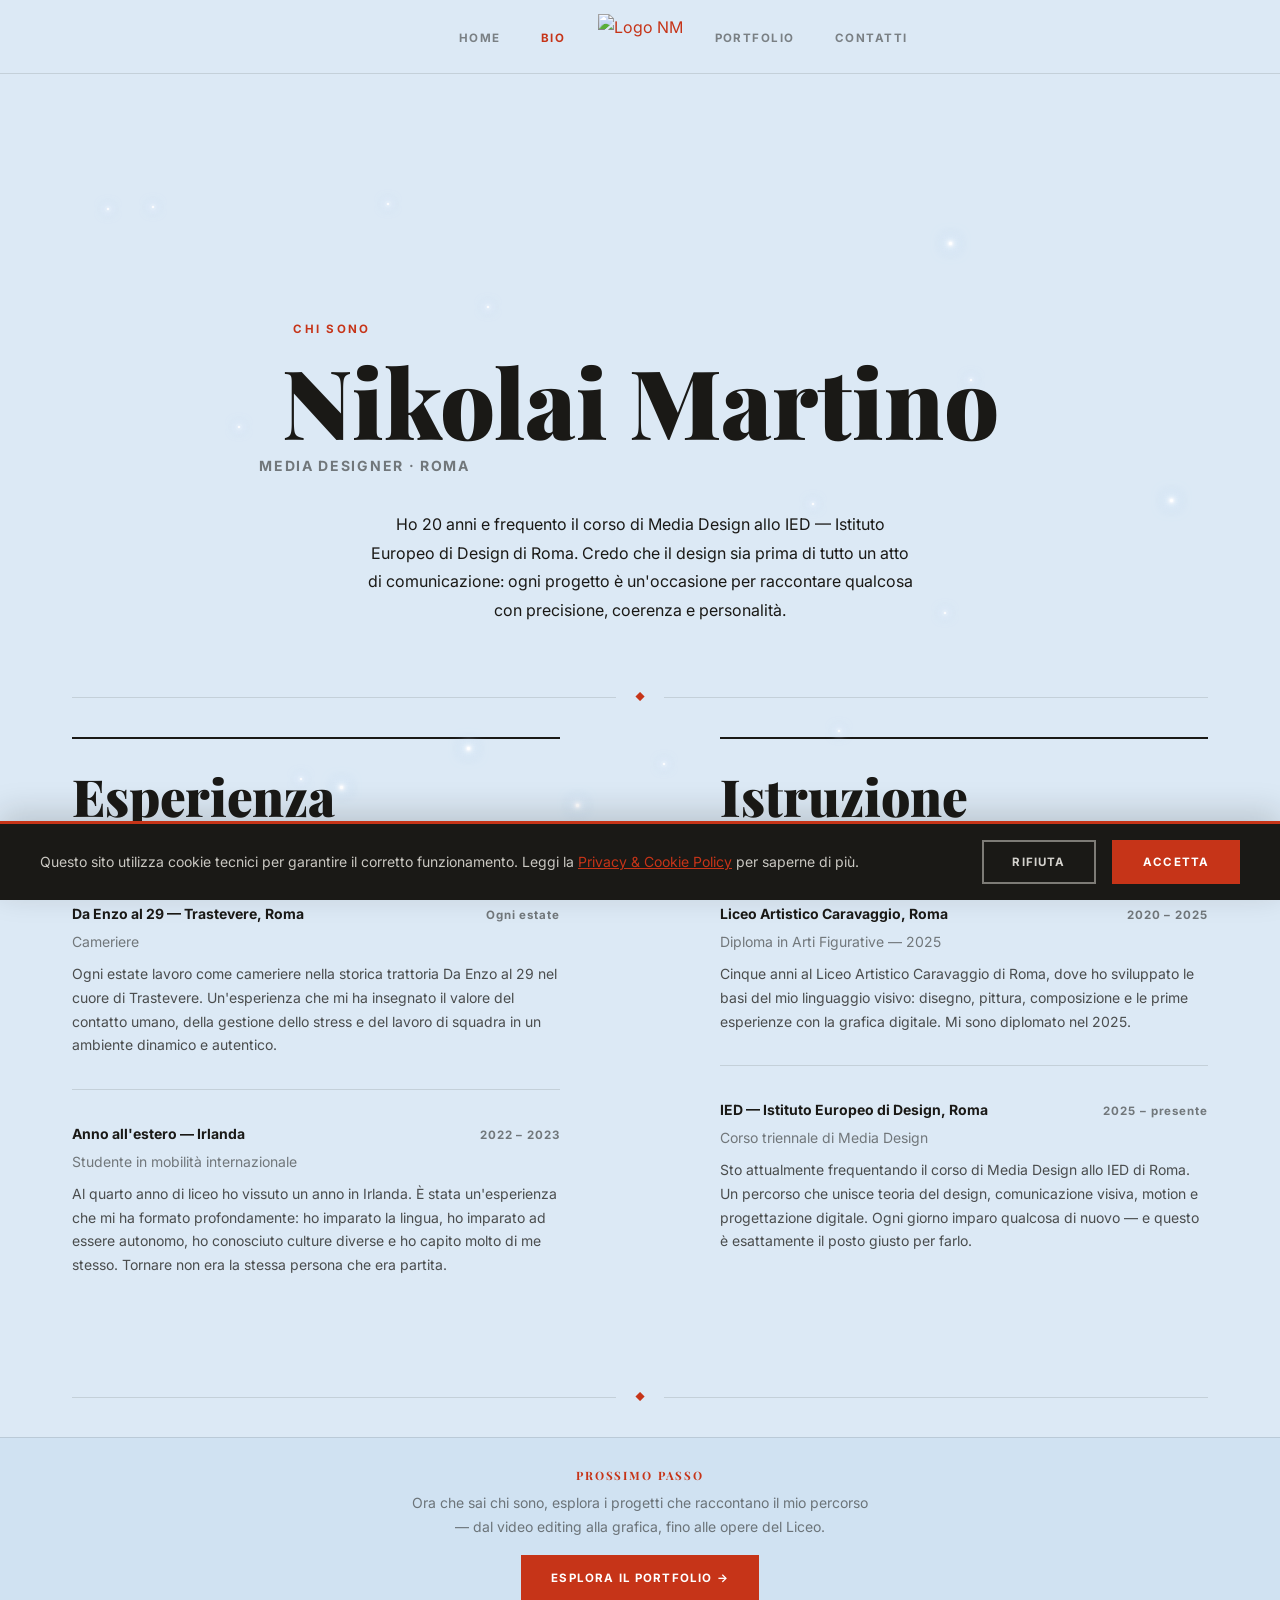
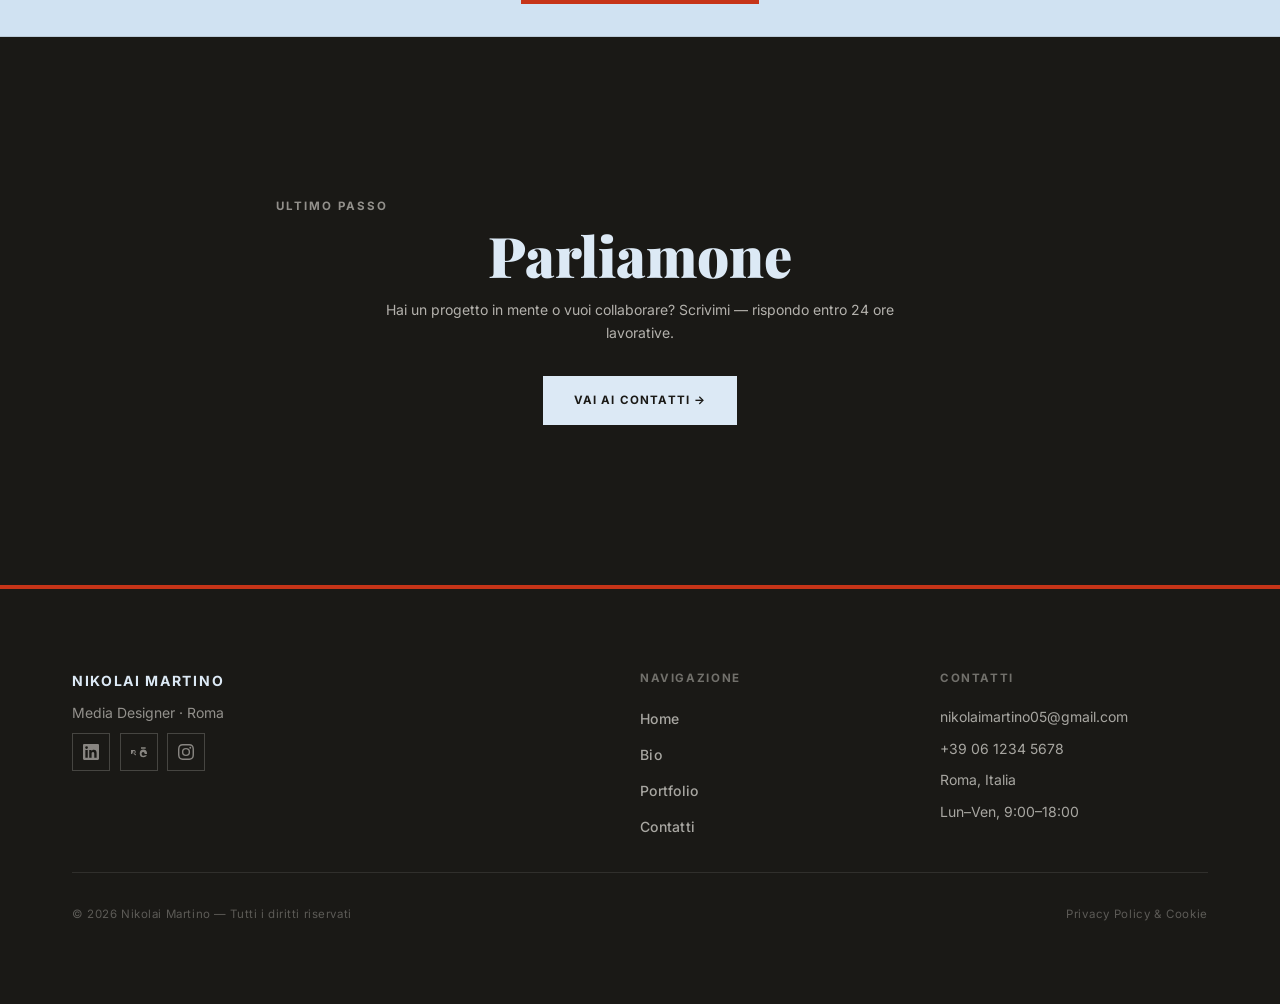
==== commit 5bf9882d: "Forza aggiornamento cache e rimuovi la striscia vuota nel form. Il campo antispam è ora hidden, il m" ====
--- a/bio.html
+++ b/bio.html
@@ -22,7 +22,7 @@
   <link rel="preconnect" href="https://fonts.gstatic.com" crossorigin>
   <link href="https://fonts.googleapis.com/css2?family=Inter:wght@400;500;700&family=Playfair+Display:wght@700;900&display=swap" rel="stylesheet">
 
-  <link rel="stylesheet" href="css/style.css">
+  <link rel="stylesheet" href="css/style.css?v=20260706">
   <script src="js/cookie-consent.js"></script>
 </head>
 <body class="has-starfield">
@@ -259,6 +259,6 @@
     </div>
   </div>
 
-  <script src="js/main.js"></script>
+  <script src="js/main.js?v=20260706"></script>
 </body>
 </html>
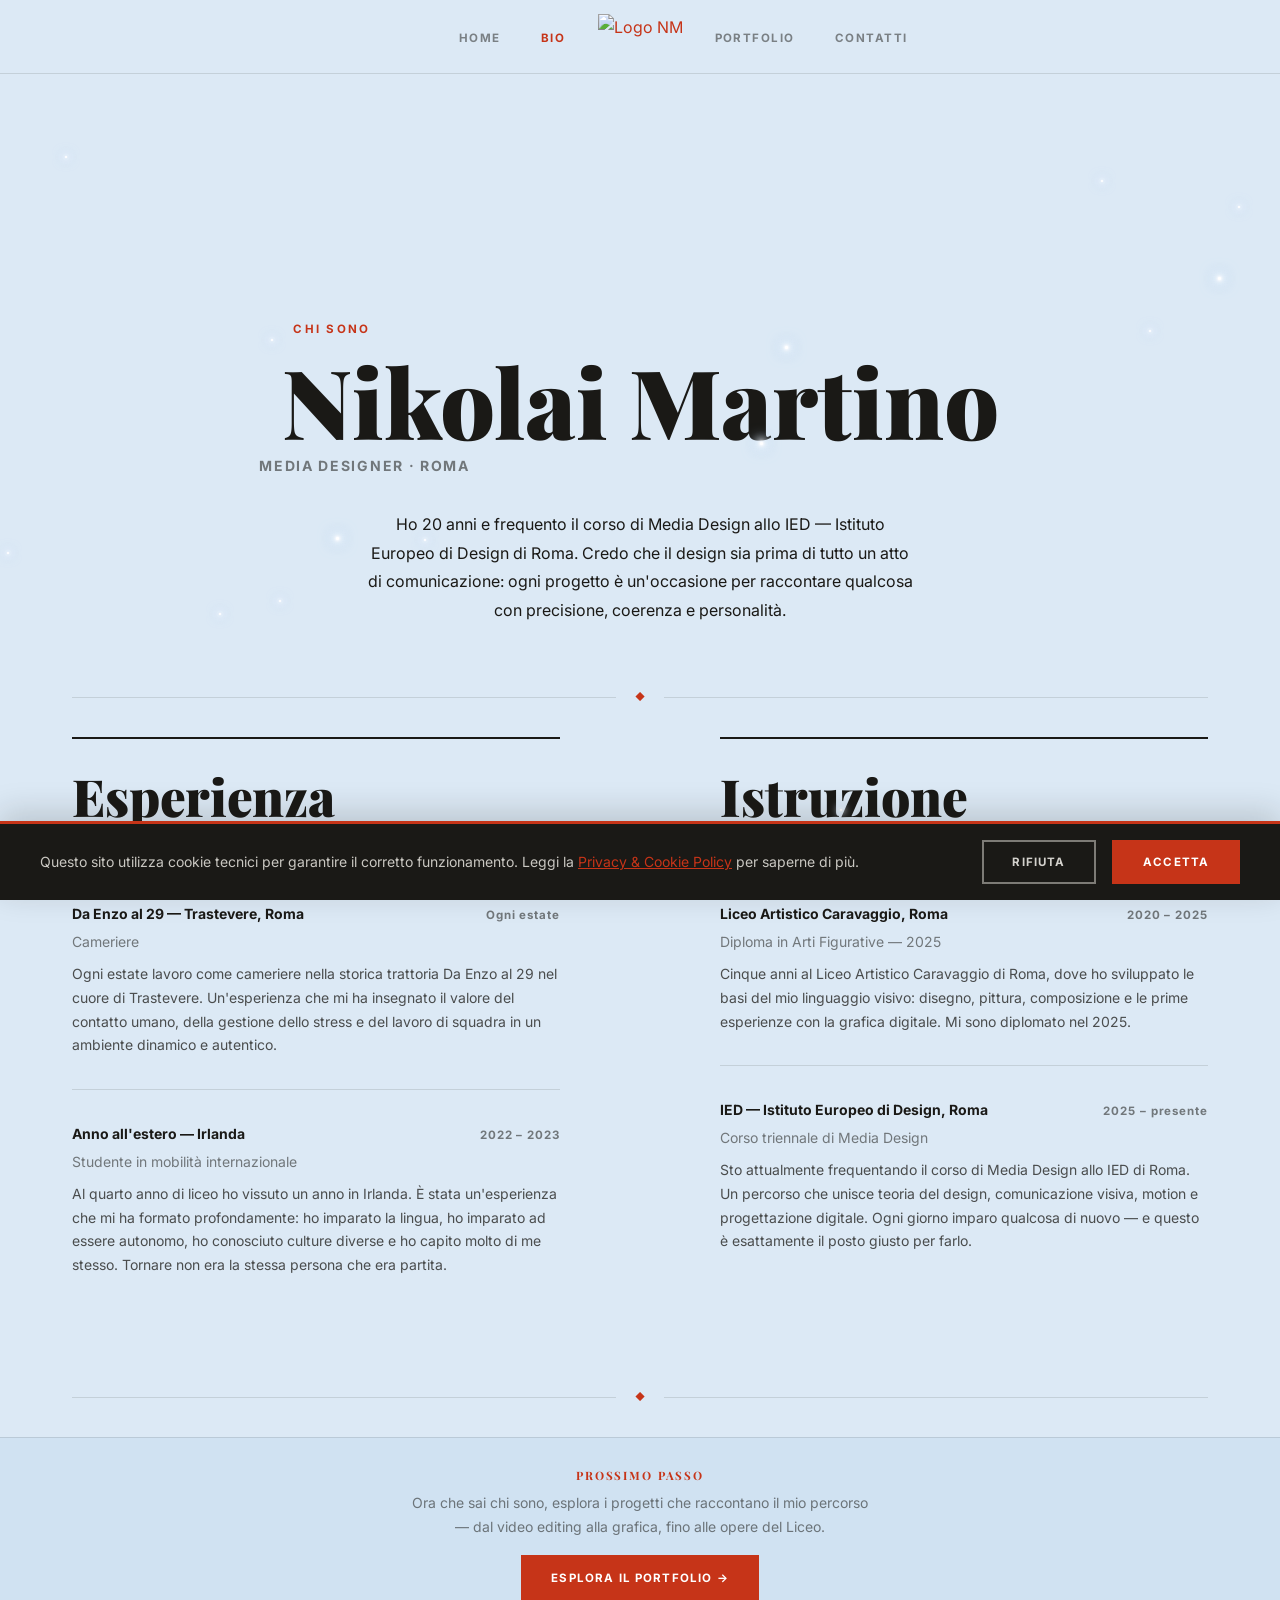
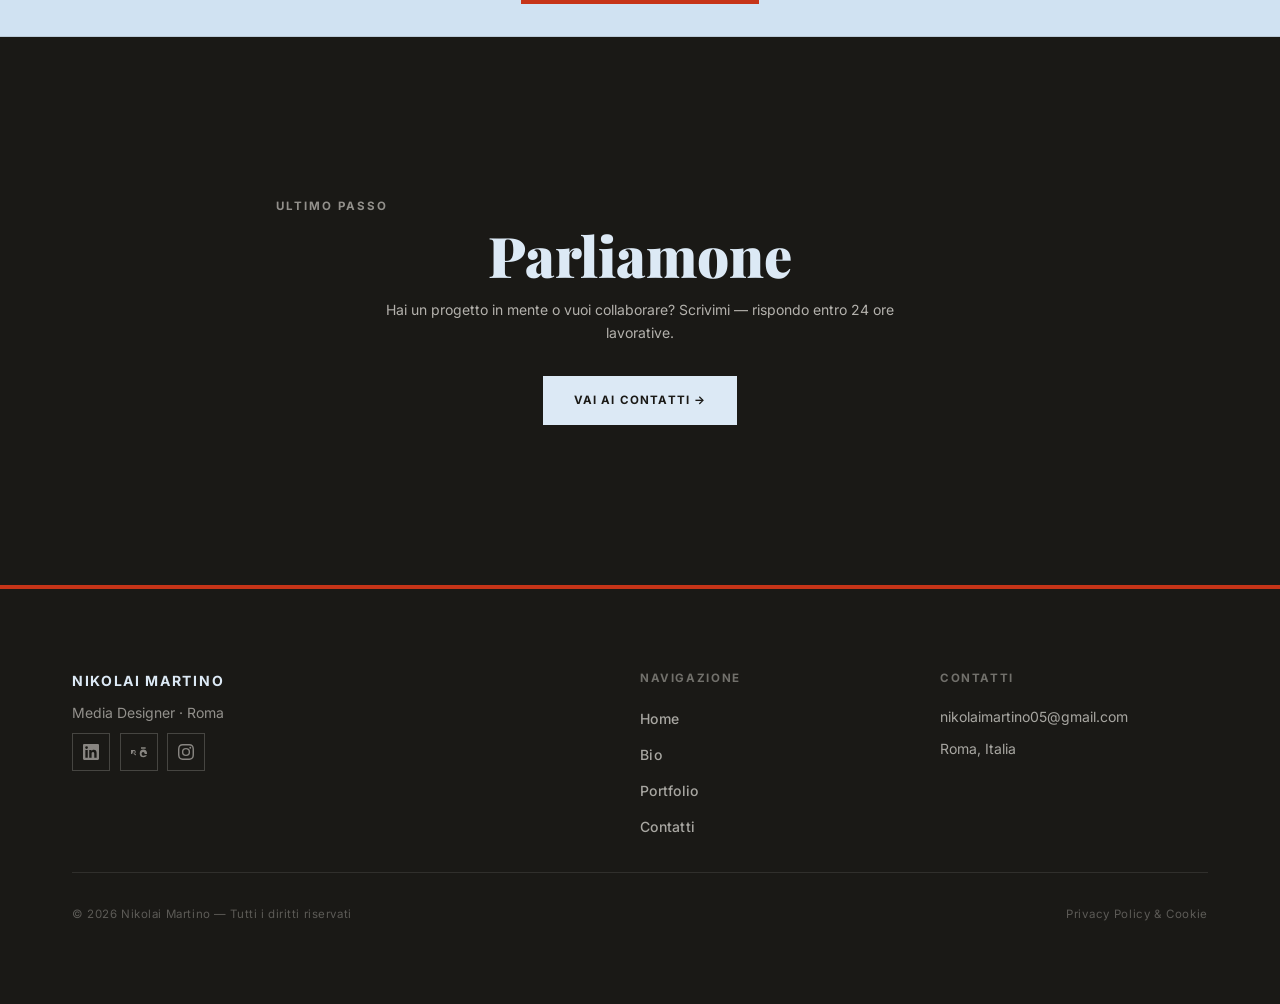
==== commit 7545b61f: "Rimuovi telefono e orari dal footer su tutte le pagine. Nel footer restano solo email e città come r" ====
--- a/bio.html
+++ b/bio.html
@@ -230,9 +230,7 @@
                 <div>
           <p class="footer__heading">Contatti</p>
           <p class="footer__contact-item"><a href="mailto:nikolaimartino05@gmail.com">nikolaimartino05@gmail.com</a></p>
-          <p class="footer__contact-item"><a href="tel:+390612345678">+39 06 1234 5678</a></p>
           <p class="footer__contact-item">Roma, Italia</p>
-          <p class="footer__contact-item">Lun–Ven, 9:00–18:00</p>
         </div>
 
       </div>
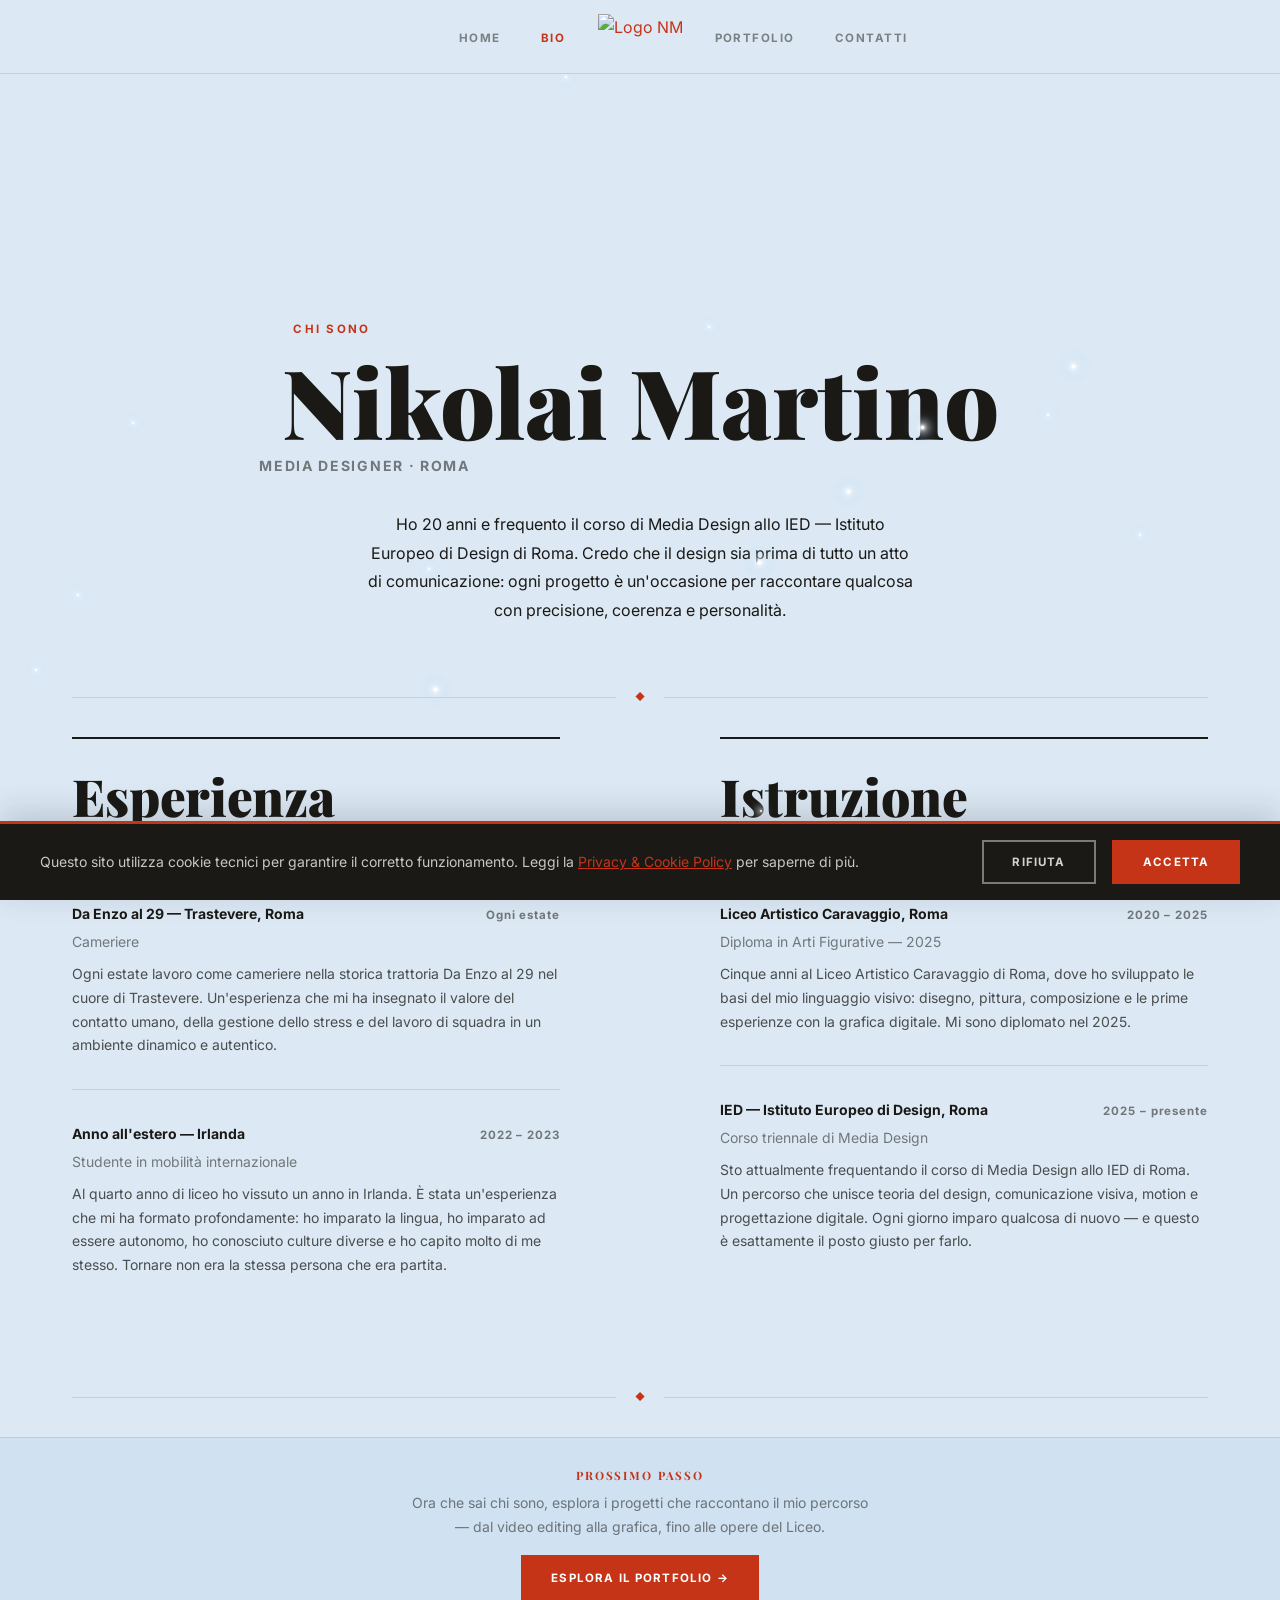
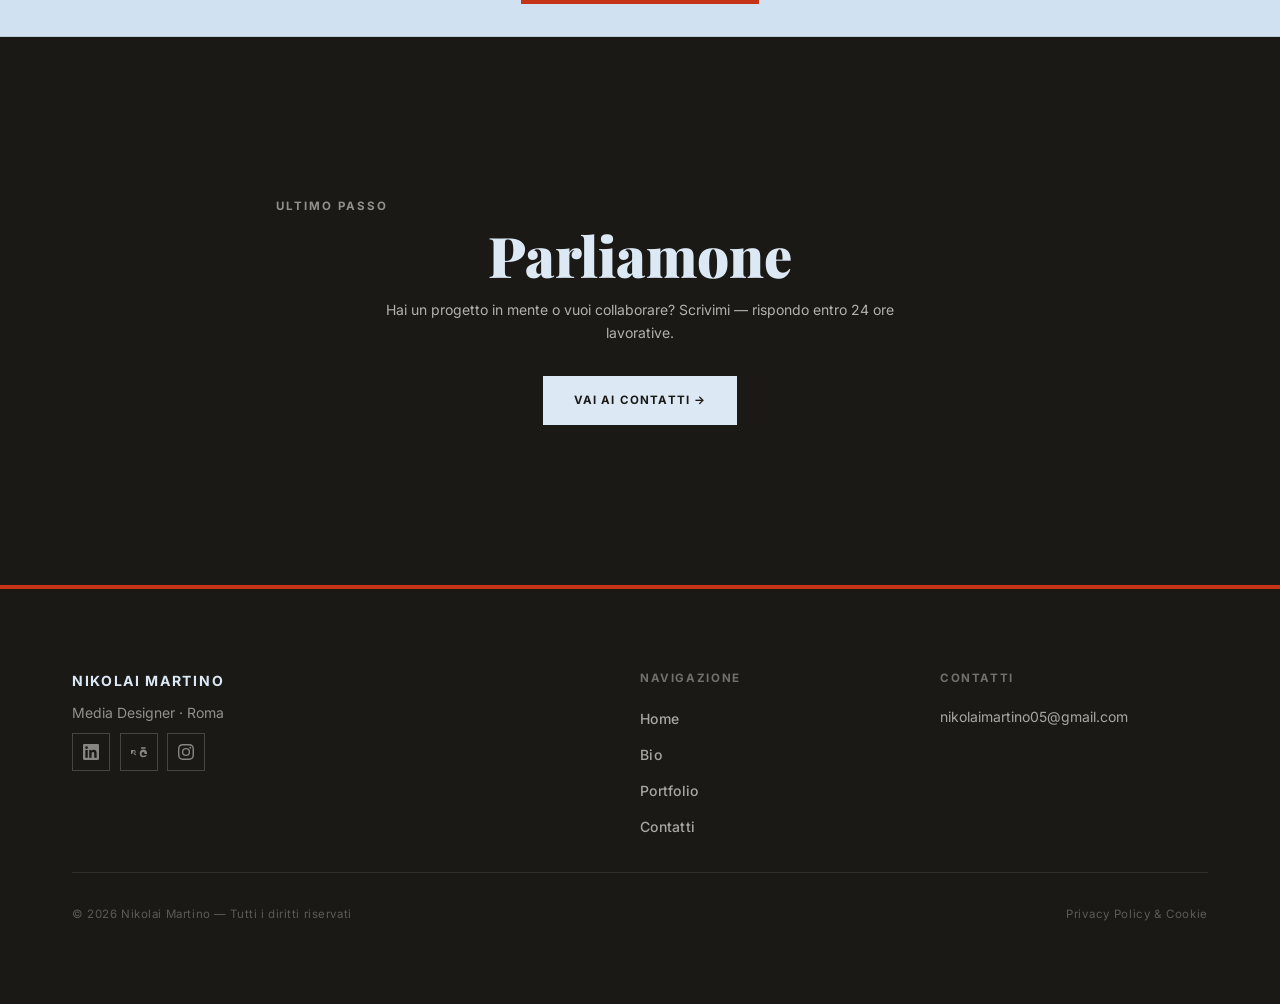
==== commit 7ebdb34f: "Lascia solo l'email nel footer di tutte le pagine. Rimossi anche telefono, città e orari; aggiornato" ====
--- a/bio.html
+++ b/bio.html
@@ -22,7 +22,7 @@
   <link rel="preconnect" href="https://fonts.gstatic.com" crossorigin>
   <link href="https://fonts.googleapis.com/css2?family=Inter:wght@400;500;700&family=Playfair+Display:wght@700;900&display=swap" rel="stylesheet">
 
-  <link rel="stylesheet" href="css/style.css?v=20260706">
+  <link rel="stylesheet" href="css/style.css?v=20260706b">
   <script src="js/cookie-consent.js"></script>
 </head>
 <body class="has-starfield">
@@ -230,7 +230,6 @@
                 <div>
           <p class="footer__heading">Contatti</p>
           <p class="footer__contact-item"><a href="mailto:nikolaimartino05@gmail.com">nikolaimartino05@gmail.com</a></p>
-          <p class="footer__contact-item">Roma, Italia</p>
         </div>
 
       </div>
@@ -257,6 +256,6 @@
     </div>
   </div>
 
-  <script src="js/main.js?v=20260706"></script>
+  <script src="js/main.js?v=20260706b"></script>
 </body>
 </html>
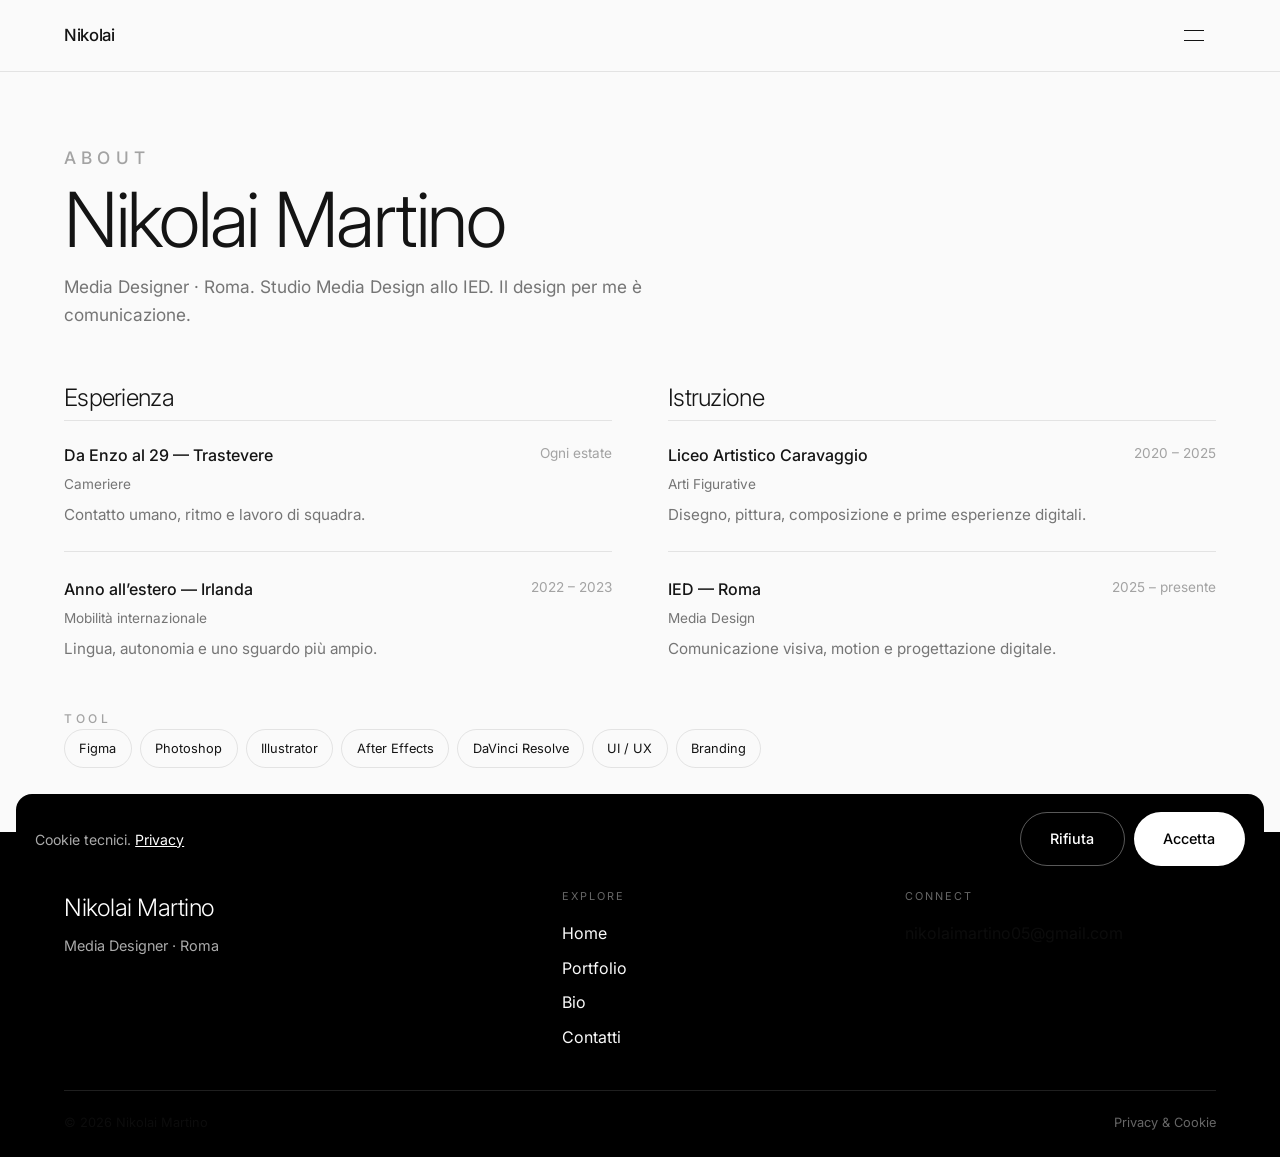
==== commit 09cd8c4e: "Rilancia il portfolio in stile Orveka con progetto Coca-Cola. Hero nero senza watermark iStock, tile" ====
--- a/bio.html
+++ b/bio.html
@@ -3,259 +3,132 @@
 <head>
   <meta charset="UTF-8">
   <meta name="viewport" content="width=device-width, initial-scale=1.0">
-
-  <title>Bio — Nikolai Martino, Media Designer a Roma</title>
-  <meta name="description" content="Scopri il percorso di Nikolai Martino: dal Liceo Artistico Caravaggio di Roma all'anno in Irlanda, fino allo IED di Roma nel corso di Media Design.">
-
-  <!-- Open Graph -->
-  <meta property="og:title" content="Bio — Nikolai Martino, Media Designer">
-  <meta property="og:description" content="Formazione, esperienze e competenze di Nikolai Martino, studente di Media Design allo IED di Roma.">
-  <meta property="og:image" content="img/foto/nikolai-profile.png">
-  <meta property="og:url" content="https://nikolaimartino.com/bio.html">
-  <meta property="og:type" content="profile">
-
-  <!-- Favicon -->
+  <title>Bio — Nikolai Martino</title>
+  <meta name="description" content="Percorso di Nikolai Martino: Liceo Artistico, Irlanda, IED Roma Media Design.">
   <link rel="icon" href="img/logo/logo-nm-clean.png" type="image/png">
-
-  <!-- Google Fonts -->
   <link rel="preconnect" href="https://fonts.googleapis.com">
   <link rel="preconnect" href="https://fonts.gstatic.com" crossorigin>
-  <link href="https://fonts.googleapis.com/css2?family=Inter:wght@400;500;700&family=Playfair+Display:wght@700;900&display=swap" rel="stylesheet">
-
-  <link rel="stylesheet" href="css/style.css?v=20260706b">
+  <link href="https://fonts.googleapis.com/css2?family=Inter:wght@300;400;500;600&display=swap" rel="stylesheet">
+  <link rel="stylesheet" href="css/style.css?v=20261125o">
   <script src="js/cookie-consent.js"></script>
 </head>
-<body class="has-starfield">
-
-  <div class="starfield" id="starfield" aria-hidden="true"></div>
-
-  <!-- ======================================================
-       NAVBAR — split design with center logo
-       ====================================================== -->
-  <header class="navbar navbar--solid">
-    <nav class="navbar__inner" aria-label="Navigazione principale">
-
-      <!-- Left links (desktop) -->
-      <ul class="navbar__links navbar__links--left">
-        <li><a href="index.html" class="navbar__link">Home</a></li>
-        <li><a href="bio.html" class="navbar__link active" aria-current="page">Bio</a></li>
-      </ul>
-
-      <!-- Center: logo -->
-      <a href="index.html" class="navbar__logo" aria-label="Nikolai Martino — Homepage">
-        <img src="img/logo/logo-nm-clean.png" alt="Logo NM" class="navbar__logo-img">
-      </a>
-
-      <!-- Right links (desktop) -->
-      <ul class="navbar__links navbar__links--right">
-        <li><a href="portfolio.html" class="navbar__link">Portfolio</a></li>
-        <li><a href="contatti.html" class="navbar__link">Contatti</a></li>
-      </ul>
-
-      <!-- Mobile hamburger -->
-      <button
-        class="navbar__toggle"
-        aria-expanded="false"
-        aria-controls="navbar-menu"
-        aria-label="Apri menu di navigazione"
-      >☰</button>
-
-    </nav>
-
-    <!-- Mobile dropdown menu -->
-    <div class="navbar__mobile" id="navbar-menu">
-      <ul class="navbar__mobile-links">
-        <li><a href="index.html" class="navbar__link">Home</a></li>
-        <li><a href="bio.html" class="navbar__link active">Bio</a></li>
-        <li><a href="portfolio.html" class="navbar__link">Portfolio</a></li>
-        <li><a href="contatti.html" class="navbar__link">Contatti</a></li>
-      </ul>
+<body>
+  <header class="site-header site-header--solid">
+    <div class="site-header__inner">
+      <a href="index.html" class="site-logo">Nikolai</a>
+      <button class="menu-btn" type="button" aria-expanded="false" aria-controls="overlay-nav" aria-label="Apri menu">
+        <span class="menu-btn__lines" aria-hidden="true"><span></span><span></span></span>
+      </button>
     </div>
   </header>
+  <nav class="overlay-nav" id="overlay-nav" aria-label="Menu principale">
+    <ul class="overlay-nav__links">
+      <li><a class="overlay-nav__link" href="index.html">Home</a></li>
+      <li><a class="overlay-nav__link" href="portfolio.html">Portfolio</a></li>
+      <li><a class="overlay-nav__link" href="bio.html">Bio</a></li>
+      <li><a class="overlay-nav__link" href="contatti.html">Contatti</a></li>
+    </ul>
+    <p class="overlay-nav__meta">Media Design · Roma · IED</p>
+  </nav>
 
   <main id="main-content">
+    <section class="page-hero container">
+      <p class="kicker">About</p>
+      <h1>Nikolai Martino</h1>
+      <p>Media Designer · Roma. Studio Media Design allo IED. Il design per me è comunicazione.</p>
+    </section>
 
-    <!-- ====================================================
-         HERO BIO
-         ==================================================== -->
-    <section class="bio-page-hero" aria-labelledby="bio-page-heading">
-      <div class="container">
-        <p class="bio-page-hero__label">Chi sono</p>
-        <h1 class="bio-page-hero__name" id="bio-page-heading">Nikolai Martino</h1>
-        <p class="bio-page-hero__role">Media Designer · Roma</p>
-        <p class="bio-page-hero__lead">
-          Ho 20 anni e frequento il corso di Media Design allo IED — Istituto Europeo di Design di Roma. Credo che il design sia prima di tutto un atto di comunicazione: ogni progetto è un'occasione per raccontare qualcosa con precisione, coerenza e personalità.
-        </p>
+    <section class="container">
+      <div class="bio-grid">
+        <div class="bio-col reveal">
+          <h2 class="bio-col__heading">Esperienza</h2>
+          <div class="bio-entry">
+            <div class="bio-entry__header">
+              <p class="bio-entry__place">Da Enzo al 29 — Trastevere</p>
+              <p class="bio-entry__year">Ogni estate</p>
+            </div>
+            <p class="bio-entry__role">Cameriere</p>
+            <p class="bio-entry__desc">Contatto umano, ritmo e lavoro di squadra.</p>
+          </div>
+          <div class="bio-entry">
+            <div class="bio-entry__header">
+              <p class="bio-entry__place">Anno all’estero — Irlanda</p>
+              <p class="bio-entry__year">2022 – 2023</p>
+            </div>
+            <p class="bio-entry__role">Mobilità internazionale</p>
+            <p class="bio-entry__desc">Lingua, autonomia e uno sguardo più ampio.</p>
+          </div>
+        </div>
+        <div class="bio-col reveal">
+          <h2 class="bio-col__heading">Istruzione</h2>
+          <div class="bio-entry">
+            <div class="bio-entry__header">
+              <p class="bio-entry__place">Liceo Artistico Caravaggio</p>
+              <p class="bio-entry__year">2020 – 2025</p>
+            </div>
+            <p class="bio-entry__role">Arti Figurative</p>
+            <p class="bio-entry__desc">Disegno, pittura, composizione e prime esperienze digitali.</p>
+          </div>
+          <div class="bio-entry">
+            <div class="bio-entry__header">
+              <p class="bio-entry__place">IED — Roma</p>
+              <p class="bio-entry__year">2025 – presente</p>
+            </div>
+            <p class="bio-entry__role">Media Design</p>
+            <p class="bio-entry__desc">Comunicazione visiva, motion e progettazione digitale.</p>
+          </div>
+        </div>
+      </div>
+      <p class="kicker">Tool</p>
+      <div class="skills reveal">
+        <span class="skill">Figma</span>
+        <span class="skill">Photoshop</span>
+        <span class="skill">Illustrator</span>
+        <span class="skill">After Effects</span>
+        <span class="skill">DaVinci Resolve</span>
+        <span class="skill">UI / UX</span>
+        <span class="skill">Branding</span>
       </div>
     </section>
+  </main>
 
-    <!-- Ornamental divider -->
-    <div class="bio-page-divider" aria-hidden="true">
-      <span class="bio-page-divider__line"></span>
-      <span class="bio-page-divider__ornament">◆</span>
-      <span class="bio-page-divider__line"></span>
-    </div>
-
-    <!-- ====================================================
-         ESPERIENZA + ISTRUZIONE — Alex Fisher two-column grid
-         ==================================================== -->
-    <section class="bio-grid-section">
-      <div class="container">
-        <!-- Flat grid: 2 columns, entries paired by row for aligned borders -->
-        <div class="bio-grid">
-
-          <div class="bio-col">
-            <h2 class="bio-col__heading">Esperienza</h2>
-
-            <div class="bio-entry">
-              <div class="bio-entry__header">
-                <p class="bio-entry__place">Da Enzo al 29 — Trastevere, Roma</p>
-                <p class="bio-entry__year">Ogni estate</p>
-              </div>
-              <p class="bio-entry__role">Cameriere</p>
-              <p class="bio-entry__desc">Ogni estate lavoro come cameriere nella storica trattoria Da Enzo al 29 nel cuore di Trastevere. Un'esperienza che mi ha insegnato il valore del contatto umano, della gestione dello stress e del lavoro di squadra in un ambiente dinamico e autentico.</p>
-            </div>
-
-            <div class="bio-entry">
-              <div class="bio-entry__header">
-                <p class="bio-entry__place">Anno all'estero — Irlanda</p>
-                <p class="bio-entry__year">2022 – 2023</p>
-              </div>
-              <p class="bio-entry__role">Studente in mobilità internazionale</p>
-              <p class="bio-entry__desc">Al quarto anno di liceo ho vissuto un anno in Irlanda. È stata un'esperienza che mi ha formato profondamente: ho imparato la lingua, ho imparato ad essere autonomo, ho conosciuto culture diverse e ho capito molto di me stesso. Tornare non era la stessa persona che era partita.</p>
-            </div>
-          </div>
-
-          <div class="bio-col">
-            <h2 class="bio-col__heading">Istruzione</h2>
-
-            <div class="bio-entry">
-              <div class="bio-entry__header">
-                <p class="bio-entry__place">Liceo Artistico Caravaggio, Roma</p>
-                <p class="bio-entry__year">2020 – 2025</p>
-              </div>
-              <p class="bio-entry__role">Diploma in Arti Figurative — 2025</p>
-              <p class="bio-entry__desc">Cinque anni al Liceo Artistico Caravaggio di Roma, dove ho sviluppato le basi del mio linguaggio visivo: disegno, pittura, composizione e le prime esperienze con la grafica digitale. Mi sono diplomato nel 2025.</p>
-            </div>
-
-            <div class="bio-entry">
-              <div class="bio-entry__header">
-                <p class="bio-entry__place">IED — Istituto Europeo di Design, Roma</p>
-                <p class="bio-entry__year">2025 – presente</p>
-              </div>
-              <p class="bio-entry__role">Corso triennale di Media Design</p>
-              <p class="bio-entry__desc">Sto attualmente frequentando il corso di Media Design allo IED di Roma. Un percorso che unisce teoria del design, comunicazione visiva, motion e progettazione digitale. Ogni giorno imparo qualcosa di nuovo — e questo è esattamente il posto giusto per farlo.</p>
-            </div>
-          </div>
-
+  <footer class="footer">
+    <div class="container">
+      <div class="footer__grid">
+        <div>
+          <p class="footer__brand">Nikolai Martino</p>
+          <p class="footer__tagline">Media Designer · Roma</p>
+        </div>
+        <div>
+          <p class="footer__heading">Explore</p>
+          <ul class="footer__nav">
+            <li><a href="index.html">Home</a></li>
+            <li><a href="portfolio.html">Portfolio</a></li>
+            <li><a href="bio.html">Bio</a></li>
+            <li><a href="contatti.html">Contatti</a></li>
+          </ul>
+        </div>
+        <div>
+          <p class="footer__heading">Connect</p>
+          <p><a href="mailto:nikolaimartino05@gmail.com">nikolaimartino05@gmail.com</a></p>
         </div>
       </div>
-    </section>
-
-    <!-- Ornamental divider -->
-    <div class="bio-page-divider" aria-hidden="true">
-      <span class="bio-page-divider__line"></span>
-      <span class="bio-page-divider__ornament">◆</span>
-      <span class="bio-page-divider__line"></span>
-    </div>
-
-    <!-- Guida: portfolio -->
-    <section class="guide-cta-band" aria-labelledby="guide-cta-heading">
-      <div class="container">
-        <h2 class="guide-cta-band__label" id="guide-cta-heading">Prossimo passo</h2>
-        <p class="guide-cta-band__text">Ora che sai chi sono, esplora i progetti che raccontano il mio percorso — dal video editing alla grafica, fino alle opere del Liceo.</p>
-        <div class="guide-cta-band__actions">
-          <a href="portfolio.html" class="btn btn--primary">Esplora il portfolio →</a>
-        </div>
+      <div class="footer__bottom">
+        <p>&copy; 2026 Nikolai Martino</p>
+        <a href="privacy.html">Privacy &amp; Cookie</a>
       </div>
-    </section>
-
-    <!-- Guida: contatti -->
-    <section class="pf-cta-section" aria-labelledby="bio-cta-heading">
-      <div class="container">
-        <p class="pf-cta__label">Ultimo passo</p>
-        <h2 class="pf-cta__heading" id="bio-cta-heading">Parliamone</h2>
-        <p class="pf-cta__sub">Hai un progetto in mente o vuoi collaborare? Scrivimi — rispondo entro 24 ore lavorative.</p>
-        <a href="contatti.html" class="btn btn--primary">Vai ai Contatti →</a>
-      </div>
-    </section>
-
-  </main>
-
-  <!-- ======================================================
-       LIGHTBOX
-       ====================================================== -->
-  <div id="lightbox" class="lightbox" role="dialog" aria-modal="true" aria-label="Visualizzatore immagini">
-    <button class="lightbox__close" aria-label="Chiudi lightbox">&#10005;</button>
-    <div class="lightbox__content">
-      <button class="lightbox__prev" aria-label="Immagine precedente">&#8592;</button>
-      <img class="lightbox__img" src="[data-uri]" alt="">
-      <button class="lightbox__next" aria-label="Immagine successiva">&#8594;</button>
-    </div>
-  </div>
-
-  <!-- ======================================================
-       FOOTER
-       ====================================================== -->
-  <footer class="footer">
-    <div class="container">
-
-      <div class="footer__grid">
-        <div>
-          <p class="footer__brand-name">Nikolai Martino</p>
-          <p class="footer__tagline">Media Designer · Roma</p>
-                    <div class="footer__social">
-            <a href="https://www.linkedin.com/in/nikolai-martino-71b693373/" class="footer__social-link" aria-label="LinkedIn di Nikolai Martino" target="_blank" rel="noopener noreferrer">
-              <svg viewBox="0 0 24 24" aria-hidden="true"><path d="M20.447 20.452h-3.554v-5.569c0-1.328-.027-3.037-1.852-3.037-1.853 0-2.136 1.445-2.136 2.939v5.667H9.351V9h3.414v1.561h.046c.477-.9 1.637-1.85 3.37-1.85 3.601 0 4.267 2.37 4.267 5.455v6.286zM5.337 7.433a2.062 2.062 0 0 1-2.063-2.065 2.064 2.064 0 1 1 2.063 2.065zm1.782 13.019H3.555V9h3.564v11.452zM22.225 0H1.771C.792 0 0 .774 0 1.729v20.542C0 23.227.792 24 1.771 24h20.451C23.2 24 24 23.227 24 22.271V1.729C24 .774 23.2 0 22.222 0h.003z"/></svg>
-            </a>
-            <a href="https://www.behance.net/nikolaimartino/moodboards" class="footer__social-link" aria-label="Behance di Nikolai Martino" target="_blank" rel="noopener noreferrer">
-              <svg viewBox="0 0 24 24" aria-hidden="true"><path d="M22 7h-7V5h7v2zm1.726 10c-.442 1.297-2.029 3-5.101 3-3.074 0-5.564-1.729-5.564-5.675 0-3.91 2.325-5.92 5.466-5.92 3.082 0 4.964 1.782 5.375 4.426.078.506.109 1.188.095 2.14H15.97c.13 3.211 3.483 3.312 4.588 2.029H23.72zm-7.249-2h4.099c-.011-.474-.091-.925-.233-1.31-.347-.968-1.152-1.51-2.057-1.51-.966 0-1.868.542-2.246 1.51-.181.462-.277.925-.287 1.31h.724zm-11.178 0l-3.299-2.08V15h-3V9.001h5.001c2.001 0 3.001 1 3.001 3s-1 3-3.001 3h-2V15h2l3.299 2.08V15zm-3.299-4H3v2h2.001c.553 0 1.001-.448 1.001-1s-.448-1-1.001-1z"/></svg>
-            </a>
-            <a href="https://www.instagram.com/_nikomartino_/" class="footer__social-link" aria-label="Instagram di Nikolai Martino" target="_blank" rel="noopener noreferrer">
-              <svg viewBox="0 0 24 24" aria-hidden="true"><path d="M12 2.163c3.204 0 3.584.012 4.85.07 3.252.148 4.771 1.691 4.919 4.919.058 1.265.069 1.645.069 4.849 0 3.205-.012 3.584-.069 4.849-.149 3.225-1.664 4.771-4.919 4.919-1.266.058-1.644.07-4.85.07-3.204 0-3.584-.012-4.849-.07-3.26-.149-4.771-1.699-4.919-4.92-.058-1.265-.07-1.644-.07-4.849 0-3.204.013-3.583.07-4.849.149-3.227 1.664-4.771 4.919-4.919 1.266-.057 1.645-.069 4.849-.069zm0-2.163c-3.259 0-3.667.014-4.947.072-4.358.2-6.78 2.618-6.98 6.98-.059 1.281-.073 1.689-.073 4.948 0 3.259.014 3.668.072 4.948.2 4.358 2.618 6.78 6.98 6.98 1.281.058 1.689.072 4.948.072 3.259 0 3.668-.014 4.948-.072 4.354-.2 6.782-2.618 6.979-6.98.059-1.28.073-1.689.073-4.948 0-3.259-.014-3.667-.072-4.947-.196-4.354-2.617-6.78-6.979-6.98-1.281-.059-1.69-.073-4.949-.073zm0 5.838a6.162 6.162 0 1 0 0 12.324 6.162 6.162 0 0 0 0-12.324zM12 16a4 4 0 1 1 0-8 4 4 0 0 1 0 8zm6.406-11.845a1.44 1.44 0 1 0 0 2.881 1.44 1.44 0 0 0 0-2.881z"/></svg>
-            </a>
-          </div>
-</div>
-
-        <nav aria-label="Navigazione footer">
-          <p class="footer__heading">Navigazione</p>
-          <ul class="footer__nav">
-            <li><a href="index.html" class="footer__nav-link">Home</a></li>
-            <li><a href="bio.html" class="footer__nav-link">Bio</a></li>
-            <li><a href="portfolio.html" class="footer__nav-link">Portfolio</a></li>
-            <li><a href="contatti.html" class="footer__nav-link">Contatti</a></li>
-          </ul>
-        </nav>
-
-                <div>
-          <p class="footer__heading">Contatti</p>
-          <p class="footer__contact-item"><a href="mailto:nikolaimartino05@gmail.com">nikolaimartino05@gmail.com</a></p>
-        </div>
-
-      </div>
-
-      <div class="footer__bottom">
-        <p class="footer__copy">&copy; 2026 Nikolai Martino — Tutti i diritti riservati</p>
-        <a href="privacy.html" class="footer__privacy-link">Privacy Policy &amp; Cookie</a>
-      </div>
-
     </div>
   </footer>
 
-  <!-- Cookie Banner -->
-  <div id="cookie-banner" class="cookie-banner" role="dialog" aria-labelledby="cookie-banner-title" aria-live="polite">
+  <div id="cookie-banner" class="cookie-banner" role="dialog" aria-live="polite">
     <div class="cookie-banner__inner">
-      <p class="cookie-banner__text" id="cookie-banner-title">
-        Questo sito utilizza cookie tecnici per garantire il corretto funzionamento.
-        Leggi la <a href="privacy.html">Privacy &amp; Cookie Policy</a> per saperne di più.
-      </p>
+      <p class="cookie-banner__text">Cookie tecnici. <a href="privacy.html">Privacy</a></p>
       <div class="cookie-banner__actions">
-        <button id="reject-cookies" type="button" class="btn btn--outline-white">Rifiuta</button>
-        <button id="accept-cookies" type="button" class="btn btn--primary">Accetta</button>
+        <button id="reject-cookies" type="button" class="btn btn--ghost-light">Rifiuta</button>
+        <button id="accept-cookies" type="button" class="btn btn--white">Accetta</button>
       </div>
     </div>
   </div>
-
-  <script src="js/main.js?v=20260706b"></script>
+  <script src="js/main.js?v=20261125o"></script>
 </body>
 </html>
--- a/css/style.css
+++ b/css/style.css
@@ -1,3907 +1,1389 @@
 /* ============================================================
-   DESIGN SYSTEM — Nikolai Martino Portfolio
-   Editorial · Bold · Clean
-   Inspired by alexfisherdesign.ca
+   Nikolai Martino — Orveka-inspired editorial portfolio
+   Monochrome · Inter light · overlay nav · case studies
    ============================================================ */
 
-/* ------------------------------------------------------------
-   1. CUSTOM PROPERTIES
-   ------------------------------------------------------------ */
-:root {
-  --color-bg:      #f5f2ec;
-  --color-surface: #eae5db;
-  --color-text:    #1a1916;
-  --color-accent:  #c63418;
-  --color-primary: #1a1916;
-  --color-muted:   rgba(26, 25, 22, 0.52);
-  --color-border:  rgba(26, 25, 22, 0.12);
-
-  --font-heading: 'Playfair Display', Georgia, serif;
-  --font-body:    'Inter', system-ui, sans-serif;
-
-  --size-xs:   0.72rem;
-  --size-sm:   0.875rem;
-  --size-base: 1rem;
-  --size-lg:   1.25rem;
-  --size-xl:   1.5rem;
-  --size-2xl:  2rem;
-  --size-3xl:  3rem;
-
-  --space-xs:  0.5rem;
-  --space-sm:  1rem;
-  --space-md:  2rem;
-  --space-lg:  5rem;
-  --space-xl:  10rem;
-
-  --radius-sm: 0px;
-  --radius-md: 2px;
-  --radius-lg: 4px;
-
-  --transition-fast: 0.22s ease;
-  --transition:      0.4s ease;
-  --transition-slow: 0.75s ease;
-
-  --max-width: 1200px;
-}
-
-/* ------------------------------------------------------------
-   2. RESET & BASE
-   ------------------------------------------------------------ */
-*, *::before, *::after {
-  box-sizing: border-box;
-  margin: 0;
-  padding: 0;
-}
-
-html {
-  scroll-behavior: smooth;
-  -webkit-text-size-adjust: 100%;
-  text-size-adjust: 100%;
-}
+*, *::before, *::after { box-sizing: border-box; margin: 0; padding: 0; }
+
+html { scroll-behavior: smooth; -webkit-text-size-adjust: 100%; }
 
 body {
-  font-family: var(--font-body);
-  font-size: var(--size-base);
-  line-height: 1.7;
-  color: var(--color-text);
-  background-color: var(--color-bg);
+  min-height: 100vh;
+  font-family: var(--font);
+  font-size: 1rem;
+  line-height: 1.65;
+  color: var(--fg);
+  background: var(--bg);
   -webkit-font-smoothing: antialiased;
   overflow-x: hidden;
 }
 
-img {
+img, video { max-width: 100%; display: block; height: auto; }
+a { color: inherit; text-decoration: none; }
+ul, ol { list-style: none; }
+button, input, textarea { font: inherit; color: inherit; }
+button { cursor: pointer; background: none; border: none; }
+figure { margin: 0; }
+
+:focus-visible {
+  outline: 2px solid var(--fg);
+  outline-offset: 3px;
+}
+
+.sr-only {
+  position: absolute; width: 1px; height: 1px; padding: 0; margin: -1px;
+  overflow: hidden; clip: rect(0,0,0,0); white-space: nowrap; border: 0;
+}
+
+:root {
+  --bg: #fafafa;
+  --bg-soft: #f0f0f0;
+  --fg: #141414;
+  --fg-muted: rgba(20, 20, 20, 0.58);
+  --fg-faint: rgba(20, 20, 20, 0.38);
+  --line: rgba(20, 20, 20, 0.1);
+  --black: #000;
+  --white: #fff;
+  --on-dark: #fafafa;
+  --on-dark-muted: rgba(250, 250, 250, 0.68);
+  --font: "Inter", ui-sans-serif, system-ui, sans-serif;
+  --nav-h: 4.5rem;
+  --container: 72rem;
+  --ease: cubic-bezier(0.22, 1, 0.36, 1);
+  --radius-pill: 999px;
+}
+
+/* ------------------------------------------------------------
+   Typography
+   ------------------------------------------------------------ */
+h1, h2, h3 {
+  font-weight: 300;
+  letter-spacing: -0.03em;
+  line-height: 0.98;
+  color: var(--fg);
+}
+
+h1 { font-size: clamp(2.6rem, 7vw, 4.75rem); }
+h2 { font-size: clamp(2rem, 4.5vw, 3.4rem); }
+h3 { font-size: clamp(1.25rem, 2.2vw, 1.65rem); font-weight: 400; }
+
+p { color: var(--fg-muted); max-width: 38rem; }
+
+.kicker {
+  font-size: 0.75rem;
+  font-weight: 500;
+  letter-spacing: 0.3em;
+  text-transform: uppercase;
+  color: var(--fg-faint);
+}
+
+.kicker--light { color: rgba(255,255,255,0.7); }
+.kicker--on-black { color: rgba(255,255,255,0.4); }
+.lead-on-black { margin-top: 0.85rem; color: rgba(255,255,255,0.55); max-width: 36rem; }
+.lead-soft { margin-top: 0.75rem; }
+
+/* ------------------------------------------------------------
+   Layout
+   ------------------------------------------------------------ */
+.container {
+  width: min(100% - 2.5rem, var(--container));
+  margin-inline: auto;
+}
+
+.section { padding: clamp(4.5rem, 10vw, 8rem) 0; }
+.section--black { background: var(--black); color: var(--on-dark); }
+.section--black h1,
+.section--black h2,
+.section--black h3 { color: var(--on-dark); }
+.section--black p { color: var(--on-dark-muted); }
+.section--soft { background: var(--bg-soft); }
+
+.section__head {
+  display: flex;
+  flex-wrap: wrap;
+  align-items: flex-end;
+  justify-content: space-between;
+  gap: 1rem;
+  margin-bottom: clamp(2rem, 4vw, 3rem);
+}
+
+.section__head h2 { margin-top: 0.55rem; }
+
+/* ------------------------------------------------------------
+   Buttons
+   ------------------------------------------------------------ */
+.btn {
+  display: inline-flex;
+  align-items: center;
+  gap: 0.55rem;
+  padding: 0.9rem 1.85rem;
+  border-radius: var(--radius-pill);
+  font-size: 0.9rem;
+  font-weight: 500;
+  transition: gap 0.35s var(--ease), background 0.3s ease, color 0.3s ease, transform 0.3s ease;
+}
+
+.btn:hover { gap: 0.95rem; }
+
+.btn--white {
+  background: var(--white);
+  color: var(--black);
+}
+.btn--white:hover { background: rgba(255,255,255,0.9); }
+
+.btn--black {
+  background: var(--black);
+  color: var(--white);
+}
+.btn--black:hover { background: #222; }
+
+.btn--ghost {
+  border: 1px solid var(--line);
+  color: var(--fg);
+}
+.btn--ghost:hover { border-color: var(--fg); }
+
+.btn--ghost-light {
+  border: 1px solid rgba(255,255,255,0.35);
+  color: var(--white);
+}
+.btn--ghost-light:hover { background: var(--white); color: var(--black); }
+
+.btn__arrow { display: inline-block; transition: transform 0.35s var(--ease); }
+.btn:hover .btn__arrow { transform: translateX(3px); }
+
+/* ------------------------------------------------------------
+   Header + fullscreen overlay nav (Orveka)
+   ------------------------------------------------------------ */
+.site-header {
+  position: absolute;
+  inset: 0 0 auto 0;
+  z-index: 100;
+  height: var(--nav-h);
+}
+
+.site-header--solid {
+  position: fixed;
+  background: rgba(250, 250, 250, 0.92);
+  backdrop-filter: blur(14px);
+  -webkit-backdrop-filter: blur(14px);
+  border-bottom: 1px solid var(--line);
+}
+
+.site-header__inner {
+  width: min(100% - 1.75rem, var(--container));
+  margin-inline: auto;
+  height: 100%;
+  display: flex;
+  align-items: center;
+  justify-content: space-between;
+}
+
+.site-logo {
+  font-size: 1.05rem;
+  font-weight: 500;
+  letter-spacing: -0.02em;
+  z-index: 120;
+  color: var(--fg);
+}
+
+.page-home .site-header:not(.site-header--solid) .site-logo,
+.page-home .site-header:not(.site-header--solid) .menu-btn {
+  color: #fff;
+}
+
+.page-home .site-header:not(.site-header--solid) .menu-btn__lines span {
+  background: #fff;
+}
+
+.menu-btn {
+  z-index: 120;
+  width: 2.75rem;
+  height: 2.75rem;
+  display: grid;
+  place-items: center;
+  color: var(--fg);
+}
+
+.menu-btn__lines {
+  width: 1.25rem;
+  height: 0.7rem;
+  display: flex;
+  flex-direction: column;
+  justify-content: space-between;
+}
+
+.menu-btn__lines span {
   display: block;
-  max-width: 100%;
-  height: auto;
-}
-
-ul { list-style: none; }
-
-a {
-  color: var(--color-accent);
-  text-decoration: none;
-  transition: opacity var(--transition-fast);
-}
-
-a:hover { opacity: 0.72; }
-
-/* ------------------------------------------------------------
-   3. TIPOGRAFIA
-   ------------------------------------------------------------ */
-h1, h2, h3, h4, h5, h6 {
-  font-family: var(--font-heading);
-  font-weight: 900;
-  line-height: 1.1;
-  color: var(--color-text);
-}
-
-h1 { font-size: clamp(2.4rem, 6vw, 4.5rem); }
-h2 { font-size: clamp(1.8rem, 4vw, 3rem); }
-h3 { font-size: clamp(1.2rem, 2.5vw, 1.8rem); }
-h4 { font-size: var(--size-lg); }
-
-p {
-  max-width: 65ch;
-  color: var(--color-muted);
-}
-
-/* Uppercase label style — used across the site */
-.label-caps {
-  font-family: var(--font-body);
-  font-size: var(--size-xs);
-  font-weight: 700;
-  letter-spacing: 0.14em;
-  text-transform: uppercase;
-  color: var(--color-muted);
-}
-
-.text-muted  { color: var(--color-muted); font-size: var(--size-sm); }
-.text-center { text-align: center; }
-
-/* ------------------------------------------------------------
-   4. LAYOUT
-   ------------------------------------------------------------ */
-.container {
-  width: 100%;
-  max-width: var(--max-width);
-  margin-inline: auto;
-  padding-inline: var(--space-md);
-}
-
-.section      { padding-block: var(--space-lg); }
-.section--alt { background-color: var(--color-surface); }
-.section--dark {
-  background-color: var(--color-primary);
-  color: var(--color-bg);
-}
-
-/* Decorative section divider */
-.section-divider {
-  width: 100%;
-  height: 1px;
-  background: var(--color-border);
-}
-
-/* ------------------------------------------------------------
-   5. NAVBAR — split design: [left links] [center logo] [right links]
-   ------------------------------------------------------------ */
-.navbar {
+  height: 1.5px;
+  background: currentColor;
+  transition: transform 0.35s var(--ease), opacity 0.25s ease;
+}
+
+.menu-btn.is-open .menu-btn__lines span:first-child {
+  transform: translateY(5px) rotate(45deg);
+}
+.menu-btn.is-open .menu-btn__lines span:last-child {
+  transform: translateY(-5px) rotate(-45deg);
+}
+
+.overlay-nav {
   position: fixed;
-  width: 100%;
-  top: 0;
-  z-index: 200;
-  background-color: var(--color-bg);
-  border-bottom: 1px solid var(--color-border);
-  transition: box-shadow var(--transition);
-}
-
-.navbar--scrolled {
-  box-shadow: 0 2px 20px rgba(26, 25, 22, 0.07);
-}
-
-.navbar--solid { /* already has border-bottom from base */ }
-
-.navbar__inner {
-  display: grid;
-  grid-template-columns: 1fr auto 1fr;
-  align-items: center;
-  max-width: var(--max-width);
-  margin-inline: auto;
-  padding: 0.9rem var(--space-md);
-  gap: var(--space-md);
-}
-
-/* Center logo */
-.navbar__logo {
-  display: flex;
-  align-items: center;
-  justify-content: center;
-  text-decoration: none;
-  grid-column: 2;
-}
-
-.navbar__logo-img {
-  height: 44px;
-  width: auto;
-  transition: transform 0.35s ease;
-}
-
-.navbar__logo:hover .navbar__logo-img { transform: scale(1.06); }
-.navbar__logo:hover { opacity: 1; }
-
-/* Link groups */
-.navbar__links--left,
-.navbar__links--right {
-  display: flex;
-  align-items: center;
-  gap: 2.5rem;
-  list-style: none;
-}
-
-.navbar__links--left  { justify-content: flex-end; }
-.navbar__links--right { justify-content: flex-start; }
-
-.navbar__link {
-  color: var(--color-text);
-  font-size: var(--size-xs);
-  font-weight: 700;
-  letter-spacing: 0.13em;
-  text-transform: uppercase;
-  opacity: 0.5;
-  transition: opacity var(--transition-fast), color var(--transition-fast);
-  text-decoration: none;
-}
-
-.navbar__link:hover  { opacity: 1; }
-.navbar__link.active { opacity: 1; color: var(--color-accent); }
-
-/* Mobile toggle — hidden on desktop */
-.navbar__toggle {
-  display: none;
-  background: none;
-  border: 1px solid var(--color-border);
-  color: var(--color-text);
-  font-size: var(--size-base);
-  cursor: pointer;
-  padding: 0.35rem 0.7rem;
-  line-height: 1;
-  transition: background var(--transition-fast);
-}
-
-.navbar__toggle:hover { background: var(--color-surface); }
-
-/* Mobile dropdown */
-.navbar__mobile {
-  display: none;
-  background-color: var(--color-bg);
-  border-top: 1px solid var(--color-border);
-  border-bottom: 2px solid var(--color-border);
-}
-
-.navbar__mobile.is-open { display: block; }
-
-.navbar__mobile-links {
-  max-width: var(--max-width);
-  margin-inline: auto;
-  padding: 0 var(--space-md) var(--space-sm);
-  list-style: none;
-}
-
-.navbar__mobile-links li {
-  border-bottom: 1px solid var(--color-border);
-}
-
-.navbar__mobile-links .navbar__link {
-  display: block;
-  padding: 0.85rem 0;
-  font-size: var(--size-sm);
-  opacity: 0.65;
-}
-
-.navbar__mobile-links .navbar__link:hover,
-.navbar__mobile-links .navbar__link.active {
+  inset: 0;
+  z-index: 110;
+  background: rgba(10, 10, 10, 0.92);
+  backdrop-filter: blur(18px);
+  -webkit-backdrop-filter: blur(18px);
+  display: grid;
+  place-items: center;
+  opacity: 0;
+  visibility: hidden;
+  pointer-events: none;
+  transition: opacity 0.4s var(--ease), visibility 0.4s;
+}
+
+.overlay-nav.is-open {
   opacity: 1;
-}
-
-/* Mobile layout */
-@media (max-width: 767px) {
-  .navbar__inner {
-    grid-template-columns: auto 1fr auto;
-    gap: 0;
-    padding: 0.75rem var(--space-md);
-  }
-
-  .navbar__toggle { display: flex; align-items: center; }
-
-  .navbar__links--left,
-  .navbar__links--right { display: none; }
-
-  /* Logo centers in middle column */
-  .navbar__logo { grid-column: 2; }
-
-  /* Toggle goes to third column */
-  .navbar__toggle { grid-column: 3; }
-}
-
-/* ------------------------------------------------------------
-   5b. SITE HERO — Alex Fisher style
-   ------------------------------------------------------------ */
-.site-hero {
-  min-height: 100vh;
+  visibility: visible;
+  pointer-events: auto;
+}
+
+.overlay-nav__links {
   display: flex;
   flex-direction: column;
   align-items: center;
-  justify-content: center;
-  padding-top: 72px;
-  padding-inline: var(--space-md);
-  background-color: var(--color-bg);
-  background-image: url('../img/sfondi/14081587_1920_1080_60fps.mp4.png');
-  background-position: center;
-  background-repeat: no-repeat;
-  background-size: cover;
+  gap: 1.1rem;
+}
+
+.overlay-nav__link {
+  font-size: clamp(2.4rem, 8vw, 4.2rem);
+  font-weight: 300;
+  letter-spacing: -0.03em;
+  color: var(--white);
+  opacity: 0;
+  transform: translateY(18px);
+  transition: opacity 0.45s var(--ease), transform 0.45s var(--ease), color 0.25s ease;
+}
+
+.overlay-nav.is-open .overlay-nav__link {
+  opacity: 1;
+  transform: none;
+}
+
+.overlay-nav.is-open .overlay-nav__link:nth-child(1) { transition-delay: 0.05s; }
+.overlay-nav.is-open .overlay-nav__link:nth-child(2) { transition-delay: 0.1s; }
+.overlay-nav.is-open .overlay-nav__link:nth-child(3) { transition-delay: 0.15s; }
+.overlay-nav.is-open .overlay-nav__link:nth-child(4) { transition-delay: 0.2s; }
+.overlay-nav.is-open .overlay-nav__link:nth-child(5) { transition-delay: 0.25s; }
+
+.overlay-nav__link:hover { color: rgba(255,255,255,0.55); }
+
+.overlay-nav__meta {
+  position: absolute;
+  bottom: 2rem;
+  left: 0; right: 0;
+  text-align: center;
+  color: rgba(255,255,255,0.45);
+  font-size: 0.85rem;
+}
+
+/* ------------------------------------------------------------
+   Hero — Orveka full-bleed
+   ------------------------------------------------------------ */
+.hero {
   position: relative;
+  min-height: 100svh;
+  display: grid;
+  place-items: center;
   overflow: hidden;
-}
-
-/* Background video */
-.site-hero__video {
+  color: var(--white);
+  text-align: center;
+  background: #111;
+}
+
+.hero__bg {
   position: absolute;
   inset: 0;
+  background: #000;
+}
+
+.hero__bg--black {
+  overflow: hidden;
+}
+
+.hero__glow {
+  position: absolute;
+  inset: -20%;
+  background:
+    radial-gradient(ellipse 55% 45% at 30% 40%, rgba(255,255,255,0.07), transparent 60%),
+    radial-gradient(ellipse 45% 40% at 75% 65%, rgba(255,255,255,0.045), transparent 55%);
+  transform: scale(1.05);
+  animation: kenBurns 22s ease-in-out infinite alternate;
+}
+
+.hero__bg img,
+.hero__bg video {
   width: 100%;
   height: 100%;
   object-fit: cover;
-  object-position: center;
-  z-index: 0;
   transform: scale(1.04);
-  animation: hero-bg-drift 18s ease-in-out infinite alternate;
-}
-
-@keyframes hero-bg-drift {
-  from {
-    transform: scale(1.04) translate3d(0, 0, 0);
-  }
-  to {
-    transform: scale(1.09) translate3d(0, -1.5%, 0);
-  }
-}
-
-/* Overlay — high opacity to hide watermark while keeping video movement */
-.site-hero__video-overlay {
+  animation: kenBurns 22s ease-in-out infinite alternate;
+}
+
+@keyframes kenBurns {
+  to { transform: scale(1.14) translate3d(1.5%, -1%, 0); }
+}
+
+.hero__veil {
   position: absolute;
   inset: 0;
-  background: rgba(245, 242, 236, 0.22);
-  z-index: 1;
-}
-
-.site-hero__name-wrap {
+  background:
+    linear-gradient(to bottom, rgba(0,0,0,0.62), rgba(0,0,0,0.48), rgba(0,0,0,0.78)),
+    rgba(0,0,0,0.28);
+}
+
+.hero__veil--soft {
+  background: linear-gradient(to bottom, rgba(0,0,0,0.15), rgba(0,0,0,0.35));
+  pointer-events: none;
+}
+
+.hero__content {
+  position: relative;
+  z-index: 2;
+  width: min(100% - 2rem, 56rem);
   display: flex;
   flex-direction: column;
   align-items: center;
-  justify-content: center;
-  text-align: center;
-  width: 100%;
-  position: relative;
-  z-index: 2;
-}
-
-/* Big display name */
-.site-hero__firstname,
-.site-hero__lastname {
-  font-family: var(--font-heading);
-  font-weight: 900;
-  font-size: clamp(4.5rem, 17vw, 13rem);
-  line-height: 0.88;
+  gap: 1.35rem;
+  padding-top: var(--nav-h);
+}
+
+h1.hero__title {
+  color: #fff;
+  font-weight: 300;
+  font-size: clamp(2.2rem, 6.5vw, 3.75rem);
+  line-height: 0.98;
   letter-spacing: -0.03em;
-  color: var(--color-text);
-  display: block;
-  user-select: none;
-}
-
-/* Badge wrapper — main hero element */
-.site-hero__badge-wrap {
-  position: relative;
-  width: clamp(280px, 42vw, 520px);
-  height: clamp(280px, 42vw, 520px);
-  flex-shrink: 0;
-  border-radius: 50%;
-  backdrop-filter: blur(10px) brightness(1.08);
-  -webkit-backdrop-filter: blur(10px) brightness(1.08);
-  background: rgba(245, 242, 236, 0.45);
-}
-
-/* Rotating SVG ring */
-.site-hero__ring {
-  width: 100%;
-  height: 100%;
-  animation: ring-spin 26s linear infinite;
-  transform-origin: center;
-}
-
-.site-hero__ring-text {
-  font-family: 'Inter', sans-serif;
-  font-size: 12px;
-  font-weight: 700;
-  letter-spacing: 0.22em;
-  fill: var(--color-text);
-  text-transform: uppercase;
-  filter: drop-shadow(0 1px 6px rgba(245, 242, 236, 0.95));
-}
-
-@keyframes ring-spin {
-  from { transform: rotate(0deg); }
-  to   { transform: rotate(360deg); }
-}
-
-/* Logo in center — stays static while ring rotates */
-.site-hero__badge-logo {
-  position: absolute;
-  top: 50%;
-  left: 50%;
-  transform: translate(-50%, -50%);
-  display: flex;
-  flex-direction: column;
-  align-items: center;
-  gap: 6px;
-}
-
-.site-hero__badge-name {
-  font-family: var(--font-heading);
-  font-weight: 900;
-  font-size: clamp(1.6rem, 4.5vw, 3.4rem);
-  line-height: 1.05;
-  letter-spacing: 0.03em;
-  text-align: center;
-  color: var(--color-text);
-  text-transform: uppercase;
-  text-shadow: 0 2px 16px rgba(245, 242, 236, 0.9), 0 1px 4px rgba(245, 242, 236, 1);
-}
-
-/* Thin ornament lines above and below logo */
-.site-hero__badge-line {
-  display: block;
-  width: 1px;
-  height: 14px;
-  background-color: rgba(26, 25, 22, 0.18);
-}
-
-/* Scroll hint at bottom of hero */
-.site-hero__scroll {
-  position: absolute;
-  bottom: 2rem;
-  left: 50%;
-  transform: translateX(-50%);
-  display: flex;
-  flex-direction: column;
-  align-items: center;
-  gap: 8px;
-  text-decoration: none;
-  color: var(--color-muted);
-  z-index: 2;
-}
-
-.site-hero__scroll-label {
-  font-size: 0.62rem;
-  font-weight: 700;
-  letter-spacing: 0.22em;
-  text-transform: uppercase;
-  animation: scroll-fade 2.4s ease infinite;
-}
-
-.site-hero__scroll-arrow {
-  display: block;
-  width: 1px;
-  height: 36px;
-  background: linear-gradient(to bottom, var(--color-muted), transparent);
-  animation: scroll-drop 2.4s ease infinite;
-}
-
-@keyframes scroll-fade {
-  0%, 100% { opacity: 0.4; }
-  50%       { opacity: 1; }
-}
-
-@keyframes scroll-drop {
-  0%   { transform: scaleY(0); transform-origin: top; }
-  50%  { transform: scaleY(1); transform-origin: top; }
-  51%  { transform: scaleY(1); transform-origin: bottom; }
-  100% { transform: scaleY(0); transform-origin: bottom; }
-}
-
-/* ------------------------------------------------------------
-   6. BUTTONS
-   ------------------------------------------------------------ */
-.btn {
+  max-width: 16ch;
+}
+
+h1.hero__title .typed-line,
+h1.hero__title span {
+  color: #fff;
+}
+
+.hero__title .typed-cursor {
   display: inline-block;
-  padding: 0.8rem 1.8rem;
-  font-family: var(--font-body);
-  font-size: var(--size-xs);
-  font-weight: 700;
-  letter-spacing: 0.1em;
-  text-transform: uppercase;
-  cursor: pointer;
-  border: 2px solid transparent;
-  transition: background-color var(--transition-fast), color var(--transition-fast), border-color var(--transition-fast);
-}
-
-.btn--primary {
-  background-color: var(--color-accent);
-  color: #fff;
-  border-color: var(--color-accent);
-}
-
-.btn--primary:hover {
-  background-color: transparent;
-  color: var(--color-accent);
-  opacity: 1;
-}
-
-.btn--outline {
-  background-color: transparent;
-  color: var(--color-text);
-  border-color: var(--color-text);
-}
-
-.btn--outline:hover {
-  background-color: var(--color-text);
-  color: var(--color-bg);
-  opacity: 1;
-}
-
-.btn--outline-white {
-  background-color: transparent;
-  color: var(--color-bg);
-  border-color: var(--color-bg);
-}
-
-.btn--outline-white:hover {
-  background-color: var(--color-bg);
-  color: var(--color-text);
-  opacity: 1;
-}
-
-/* ------------------------------------------------------------
-   7. CARDS  — Alex Fisher style: dark overlay on hover
-   ------------------------------------------------------------ */
-.card {
-  position: relative;
+  width: 2px;
+  height: 0.85em;
+  margin-left: 3px;
+  background: var(--white);
+  vertical-align: -0.05em;
+  animation: blink 1s steps(1) infinite;
+}
+
+@keyframes blink {
+  50% { opacity: 0; }
+}
+
+.hero__lead {
+  color: rgba(255,255,255,0.8);
+  font-size: clamp(1.05rem, 2vw, 1.25rem);
+  max-width: 28rem;
+}
+
+.hero__actions { margin-top: 0.4rem; }
+
+/* ------------------------------------------------------------
+   Portfolio grid — 2 columns (listing pages)
+   ------------------------------------------------------------ */
+.work-grid {
+  display: grid;
+  gap: 1.5rem;
+}
+
+@media (min-width: 768px) {
+  .work-grid {
+    grid-template-columns: 1fr 1fr;
+    gap: 1.75rem 1.5rem;
+  }
+}
+
+.work-card { display: block; }
+
+.work-card__media {
   overflow: hidden;
-  aspect-ratio: 4 / 3;
-  background: var(--color-surface);
-}
-
-.card__link {
-  display: block;
-  height: 100%;
-  position: relative;
-  color: inherit;
-  text-decoration: none;
-}
-
-.card__link:hover { opacity: 1; }
-
-.card__img {
+  aspect-ratio: 4 / 5;
+  background: #ddd;
+  margin-bottom: 1rem;
+}
+
+.work-card__media img {
   width: 100%;
   height: 100%;
   object-fit: cover;
-  transition: transform var(--transition-slow);
-}
-
-.card:hover .card__img {
-  transform: scale(1.06);
-}
-
-/* Full overlay on hover — inspired by Alex Fisher's work cards */
-.card__body {
+  transition: transform 0.9s var(--ease);
+  filter: grayscale(0.15);
+}
+
+.work-card:hover .work-card__media img {
+  transform: scale(1.05);
+  filter: grayscale(0);
+}
+
+.work-card__tag {
+  font-size: 0.72rem;
+  letter-spacing: 0.18em;
+  text-transform: uppercase;
+  color: var(--fg-faint);
+  margin-bottom: 0.35rem;
+}
+
+.work-card__title {
+  font-size: clamp(1.35rem, 2.5vw, 1.85rem);
+  font-weight: 300;
+  letter-spacing: -0.02em;
+}
+
+.work-card__desc {
+  margin-top: 0.4rem;
+  font-size: 0.92rem;
+  max-width: 28rem;
+}
+
+/* Home project tiles — black elegant panels */
+.project-list {
+  display: grid;
+  gap: 0.75rem;
+}
+
+@media (min-width: 768px) {
+  .project-list {
+    grid-template-columns: 1fr 1fr;
+    gap: 0.85rem;
+  }
+}
+
+.project-tile {
+  display: flex;
+  align-items: flex-end;
+  gap: 1.25rem;
+  min-height: 11.5rem;
+  padding: 1.6rem 1.5rem;
+  background: var(--black);
+  color: var(--white);
+  transition: transform 0.4s var(--ease), background 0.35s ease;
+}
+
+.project-tile:hover {
+  transform: translateY(-3px);
+  background: #111;
+}
+
+.project-tile__num {
+  font-size: 0.75rem;
+  letter-spacing: 0.16em;
+  color: rgba(255,255,255,0.35);
+  padding-bottom: 0.2rem;
+}
+
+.project-tile__body { flex: 1; }
+
+.project-tile__tag {
+  font-size: 0.68rem;
+  letter-spacing: 0.18em;
+  text-transform: uppercase;
+  color: rgba(255,255,255,0.45);
+  margin-bottom: 0.55rem;
+}
+
+.project-tile__title {
+  font-size: clamp(1.25rem, 2.4vw, 1.7rem);
+  font-weight: 300;
+  letter-spacing: -0.02em;
+  color: #fff;
+  line-height: 1.15;
+  max-width: 14ch;
+}
+
+.project-tile__cta {
+  margin-top: 1rem;
+  font-size: 0.8rem;
+  letter-spacing: 0.08em;
+  color: rgba(255,255,255,0.72);
+  transition: color 0.25s ease, letter-spacing 0.35s var(--ease);
+}
+
+.project-tile:hover .project-tile__cta {
+  color: #fff;
+  letter-spacing: 0.12em;
+}
+
+/* ------------------------------------------------------------
+   Why / features — black bento
+   ------------------------------------------------------------ */
+.why-grid {
+  display: grid;
+  gap: 1px;
+  background: rgba(255,255,255,0.08);
+  margin-top: 2.5rem;
+}
+
+@media (min-width: 700px) {
+  .why-grid { grid-template-columns: repeat(3, 1fr); }
+}
+
+.why-card {
+  background: var(--black);
+  padding: 2rem 1.6rem;
+}
+
+.why-card__label {
+  font-size: 0.7rem;
+  letter-spacing: 0.2em;
+  text-transform: uppercase;
+  color: rgba(255,255,255,0.4);
+  margin-bottom: 0.8rem;
+}
+
+.why-card h3 {
+  color: var(--white);
+  margin-bottom: 0.65rem;
+}
+
+.why-card p {
+  color: rgba(255,255,255,0.55);
+  font-size: 0.95rem;
+  max-width: none;
+}
+
+/* ------------------------------------------------------------
+   Process steps
+   ------------------------------------------------------------ */
+.process-list {
+  display: grid;
+  gap: 0;
+  margin-top: 2rem;
+  border-top: 1px solid var(--line);
+}
+
+.process-item {
+  display: grid;
+  gap: 0.75rem;
+  padding: 1.75rem 0;
+  border-bottom: 1px solid var(--line);
+}
+
+@media (min-width: 800px) {
+  .process-item {
+    grid-template-columns: 5rem 1fr 1.4fr;
+    align-items: baseline;
+    gap: 2rem;
+  }
+}
+
+.process-item__num {
+  font-size: 0.8rem;
+  letter-spacing: 0.16em;
+  color: var(--fg-faint);
+}
+
+.process-item__title {
+  font-weight: 400;
+  font-size: 1.35rem;
+}
+
+.process-item__text {
+  font-size: 0.95rem;
+  max-width: none;
+}
+
+/* ------------------------------------------------------------
+   Phone rail
+   ------------------------------------------------------------ */
+.phone-section { padding: clamp(3.5rem, 8vw, 6rem) 0; }
+
+.phone-section__head {
+  width: min(100% - 2.5rem, var(--container));
+  margin: 0 auto 1.75rem;
+}
+
+.phone-section__head h2 { margin-top: 0.5rem; }
+.phone-section__head p { margin-top: 0.75rem; }
+
+.phone-rail {
+  display: flex;
+  gap: 1.25rem;
+  overflow-x: auto;
+  padding: 0.75rem max(1.25rem, calc((100% - var(--container)) / 2 + 1.25rem)) 1.75rem;
+  scroll-snap-type: x mandatory;
+  -webkit-overflow-scrolling: touch;
+  scrollbar-width: thin;
+  scrollbar-color: var(--fg) transparent;
+  cursor: grab;
+}
+
+.phone-rail:active { cursor: grabbing; }
+
+.phone {
+  flex: 0 0 auto;
+  width: min(40vw, 11rem);
+  scroll-snap-align: center;
+  filter: drop-shadow(0 18px 40px rgba(0,0,0,0.14));
+}
+
+@media (min-width: 768px) { .phone { width: 12.25rem; } }
+@media (min-width: 1100px) { .phone { width: 13rem; } }
+
+.phone__frame {
+  display: block;
+  width: 100%;
+  aspect-ratio: 9 / 19.5;
+  border-radius: 1.85rem;
+  overflow: hidden;
+  background: transparent;
+  padding: 0;
+}
+
+.phone--bezel .phone__frame {
+  border: 2px solid #1a1a1a;
+  box-shadow: inset 0 0 0 1px rgba(255,255,255,0.06), 0 0 0 3px #0a0a0a;
+  background: #000;
+  position: relative;
+}
+
+.phone--bezel .phone__frame::before {
+  content: "";
   position: absolute;
-  inset: 0;
-  background: rgba(26, 25, 22, 0.88);
-  display: flex;
-  flex-direction: column;
-  align-items: center;
-  justify-content: center;
-  padding: var(--space-md);
-  text-align: center;
-  opacity: 0;
-  transition: opacity var(--transition);
-}
-
-.card:hover .card__body {
-  opacity: 1;
-}
-
-.card__tag {
-  font-size: var(--size-xs);
-  font-weight: 700;
-  letter-spacing: 0.16em;
-  text-transform: uppercase;
-  color: var(--color-accent);
-  margin-bottom: 0.6rem;
-  max-width: none;
-}
-
-.card__title {
-  font-family: var(--font-body);
-  font-size: clamp(1rem, 2.5vw, 1.4rem);
-  font-weight: 700;
-  letter-spacing: 0.08em;
-  text-transform: uppercase;
-  color: #fff;
-  margin-bottom: 0.5rem;
-}
-
-.card__desc {
-  font-size: var(--size-sm);
-  color: rgba(255, 255, 255, 0.65);
-  max-width: 28ch;
-  margin-inline: auto;
-  margin-top: 0.25rem;
-  line-height: 1.6;
-  /* In overlay these are always fully visible */
-  opacity: 1;
-  transform: none;
-  transition: none;
-}
-
-/* Learn-more hint */
-.card__body::after {
-  content: 'Scopri il progetto →';
-  display: block;
-  margin-top: 1.2rem;
-  font-size: var(--size-xs);
-  font-weight: 700;
-  letter-spacing: 0.12em;
-  text-transform: uppercase;
-  color: var(--color-accent);
-}
-
-/* ------------------------------------------------------------
-   8. FOOTER  — dark like Alex Fisher
-   ------------------------------------------------------------ */
-.footer {
-  background-color: var(--color-primary);
-  color: var(--color-bg);
-  padding-block: var(--space-lg);
-  border-top: 4px solid var(--color-accent);
-}
-
-.footer__grid {
-  display: grid;
-  grid-template-columns: 1fr;
-  gap: var(--space-md);
-  margin-bottom: var(--space-md);
-}
-
-.footer__brand-name {
-  font-family: var(--font-body);
-  font-size: var(--size-sm);
-  font-weight: 700;
-  letter-spacing: 0.12em;
-  text-transform: uppercase;
-  color: var(--color-bg);
-  margin-bottom: var(--space-xs);
-  max-width: none;
-}
-
-.footer__tagline {
-  color: rgba(245, 242, 236, 0.55);
-  font-size: var(--size-sm);
-  max-width: 30ch;
-}
-
-.footer__heading {
-  font-family: var(--font-body);
-  font-size: var(--size-xs);
-  font-weight: 700;
-  letter-spacing: 0.14em;
-  text-transform: uppercase;
-  color: rgba(245, 242, 236, 0.4);
-  margin-bottom: var(--space-sm);
-  max-width: none;
-}
-
-.footer__nav {
-  display: flex;
-  flex-direction: column;
-  gap: 0.55rem;
-}
-
-.footer__nav-link {
-  color: rgba(245, 242, 236, 0.65);
-  font-size: var(--size-sm);
-  text-decoration: none;
-  font-weight: 500;
-  letter-spacing: 0.02em;
-  transition: color var(--transition-fast);
-}
-
-.footer__nav-link:hover {
-  color: var(--color-bg);
-  opacity: 1;
-}
-
-.footer__contact-item {
-  color: rgba(245, 242, 236, 0.65);
-  font-size: var(--size-sm);
-  margin-bottom: 0.5rem;
-  max-width: none;
-}
-
-.footer__contact-item a {
-  color: rgba(245, 242, 236, 0.65);
-  text-decoration: none;
-  transition: color var(--transition-fast);
-}
-
-.footer__contact-item a:hover {
-  color: var(--color-bg);
-  opacity: 1;
-}
-
-.footer__social {
-  display: flex;
-  gap: 0.6rem;
-  margin-top: var(--space-xs);
-}
-
-.footer__social-link {
-  display: flex;
-  align-items: center;
-  justify-content: center;
-  width: 38px;
-  height: 38px;
-  border: 1px solid rgba(245, 242, 236, 0.2);
-  color: rgba(245, 242, 236, 0.5);
-  text-decoration: none;
-  transition: border-color var(--transition-fast), color var(--transition-fast);
-}
-
-.footer__social-link:hover {
-  border-color: var(--color-accent);
-  color: var(--color-accent);
-  opacity: 1;
-}
-
-.footer__social-link svg {
-  width: 16px;
-  height: 16px;
-  fill: currentColor;
-}
-
-.footer__bottom {
-  border-top: 1px solid rgba(245, 242, 236, 0.1);
-  padding-top: var(--space-md);
-  display: flex;
-  flex-wrap: wrap;
-  justify-content: space-between;
-  align-items: center;
-  gap: var(--space-sm);
-}
-
-.footer__copy {
-  color: rgba(245, 242, 236, 0.3);
-  font-size: var(--size-xs);
-  letter-spacing: 0.05em;
-  max-width: none;
-}
-
-.footer__privacy-link {
-  color: rgba(245, 242, 236, 0.3);
-  font-size: var(--size-xs);
-  letter-spacing: 0.06em;
-  text-decoration: none;
-  transition: color var(--transition-fast);
-}
-
-.footer__privacy-link:hover {
-  color: var(--color-bg);
-  opacity: 1;
-}
-
-@media (min-width: 768px) {
-  .footer__grid { grid-template-columns: 2fr 1fr 1fr; }
-}
-
-/* ------------------------------------------------------------
-   9. COOKIE BANNER
-   ------------------------------------------------------------ */
-.cookie-banner {
-  display: block;
-  position: fixed;
-  bottom: 0;
-  left: 0;
-  right: 0;
-  z-index: 2500;
-  background-color: var(--color-primary);
-  border-top: 3px solid var(--color-accent);
-  padding: var(--space-sm) var(--space-md);
-  box-shadow: 0 -8px 32px rgba(26, 25, 22, 0.18);
-}
-
-html.cookie-consent-accepted .cookie-banner,
-.cookie-banner.is-hidden {
-  display: none;
-}
-
-.cookie-banner__inner {
-  max-width: var(--max-width);
-  margin-inline: auto;
-  display: flex;
-  flex-wrap: wrap;
-  align-items: center;
-  gap: var(--space-sm);
-  justify-content: space-between;
-}
-
-.cookie-banner__text {
-  color: rgba(245, 242, 236, 0.8);
-  font-size: var(--size-sm);
-  max-width: none;
-}
-
-.cookie-banner__text a { color: var(--color-accent); text-decoration: underline; }
-
-.cookie-banner__actions {
-  display: flex;
-  gap: var(--space-sm);
-  flex-shrink: 0;
-  flex-wrap: wrap;
-}
-
-.cookie-banner .btn--outline-white {
-  border-color: rgba(245, 242, 236, 0.45);
-  color: rgba(245, 242, 236, 0.85);
-}
-
-.cookie-banner .btn--outline-white:hover {
-  background-color: rgba(245, 242, 236, 0.12);
-  color: var(--color-bg);
-  border-color: var(--color-bg);
-  opacity: 1;
-}
-
-/* ------------------------------------------------------------
-   9b. WORK SCROLL — horizontal infinite auto-scroll strip
-   ------------------------------------------------------------ */
-.work-scroll {
-  padding-block: var(--space-xl) var(--space-xl);
-  background-color: var(--color-bg);
-  overflow: hidden;
-}
-
-/* ------------------------------------------------------------
-   STARFIELD — stelle sparse su tutte le pagine
-   ------------------------------------------------------------ */
-.starfield {
-  position: fixed;
-  inset: 0;
-  z-index: 150;
-  pointer-events: none;
-  overflow: hidden;
-}
-
-.page-home .starfield {
-  mask-image: linear-gradient(to bottom, transparent 0%, transparent 90vh, #000 100vh);
-}
-
-.starfield__star {
-  position: absolute;
-  border-radius: 50%;
-  background: #ffffff;
-  box-shadow:
-    0 0 2px 0 #fff,
-    0 0 5px 2px rgba(190, 210, 255, 0.7);
-  animation: star-float var(--star-dur, 20s) ease-in-out infinite var(--star-delay, 0s);
-  will-change: transform, opacity;
-}
-
-.starfield__star--accent {
-  box-shadow:
-    0 0 3px 1px #fff,
-    0 0 8px 3px rgba(200, 220, 255, 0.85);
-}
-
-@keyframes star-float {
-  0%, 100% {
-    transform: translate(0, 0);
-    opacity: var(--star-opacity, 0.7);
-  }
-  50% {
-    transform: translate(var(--star-drift-x, 3px), var(--star-drift-y, -3px));
-    opacity: calc(var(--star-opacity, 0.7) * 1.2);
-  }
-}
-
-@media (prefers-reduced-motion: reduce) {
-  .site-hero__video {
-    animation: none;
-    transform: none;
-  }
-
-  .starfield__star {
-    animation: none;
-    opacity: var(--star-opacity, 0.45);
-  }
-}
-
-/* ------------------------------------------------------------
-   Tinta azzurrina — pagine con starfield
-   ------------------------------------------------------------ */
-body.has-starfield {
-  --color-bg:      #dce9f5;
-  --color-surface: #d0e2f2;
-  --color-text:    #1a1916;
-  --color-muted:   rgba(26, 25, 22, 0.55);
-  --color-border:  rgba(26, 25, 22, 0.12);
-  --color-primary: #1a1916;
-}
-
-body.has-starfield .starfield__star {
-  background: #ffffff;
-  box-shadow:
-    0 0 2px 0 #fff,
-    0 0 6px 2px rgba(255, 255, 255, 0.85),
-    0 0 10px 3px rgba(180, 210, 245, 0.55);
-}
-
-body.has-starfield .starfield__star--accent {
-  background: #ffffff;
-  box-shadow:
-    0 0 3px 1px #fff,
-    0 0 8px 3px rgba(255, 255, 255, 0.95),
-    0 0 14px 4px rgba(160, 200, 240, 0.65);
-}
-
-/* Hero home — video visibile, leggermente tintato di azzurro */
-body.page-home .site-hero__video {
-  filter: brightness(1.2) contrast(0.95) saturate(0.7);
-  opacity: 1;
-}
-
-body.page-home .site-hero__video-overlay {
-  background: linear-gradient(
-    180deg,
-    rgba(220, 233, 245, 0.32) 0%,
-    rgba(208, 226, 242, 0.38) 45%,
-    rgba(220, 233, 245, 0.45) 100%
-  );
-}
-
-body.page-home .site-hero__badge-wrap {
-  background: rgba(220, 233, 245, 0.52);
-  backdrop-filter: blur(14px) brightness(1.06);
-  -webkit-backdrop-filter: blur(14px) brightness(1.06);
-}
-
-body.page-home .site-hero__ring-text {
-  fill: var(--color-text);
-  filter:
-    drop-shadow(0 0 2px rgba(255, 255, 255, 1))
-    drop-shadow(0 0 6px rgba(255, 255, 255, 0.8))
-    drop-shadow(0 0 14px rgba(190, 225, 255, 0.55));
-}
-
-body.page-home .site-hero__badge-name {
-  color: var(--color-text);
-  text-shadow:
-    0 0 4px rgba(255, 255, 255, 0.95),
-    0 0 10px rgba(255, 255, 255, 0.75),
-    0 0 20px rgba(210, 235, 255, 0.55),
-    0 0 30px rgba(170, 215, 255, 0.35);
-}
-
-body.page-home .site-hero__badge-line {
-  background-color: rgba(26, 25, 22, 0.3);
-  box-shadow: 0 0 8px rgba(255, 255, 255, 0.45);
-}
-
-.page-home .starfield {
-  mask-image: none;
-}
-
-/* ============================================================ */
-.work-scroll__header {
-  display: flex;
-  align-items: center;
-  justify-content: center;
-  gap: 1rem;
-  margin-bottom: var(--space-lg);
-}
-
-.work-scroll__heading {
-  font-family: var(--font-heading);
-  font-size: clamp(2rem, 5vw, 3.5rem);
-  font-weight: 900;
-  letter-spacing: -0.02em;
-  color: var(--color-text);
-  line-height: 1;
-}
-
-.work-scroll__diamond {
-  color: var(--color-accent);
-  font-size: 0.8rem;
-}
-
-/* Viewport clips the scrolling track */
-.work-scroll__viewport {
-  overflow: hidden;
-  width: 100%;
-}
-
-/* Scrolling track */
-.work-scroll__track {
-  display: flex;
-  gap: 6px;
-  width: max-content;
-  animation: work-auto-scroll 38s linear infinite;
-}
-
-.work-scroll__track:hover {
-  animation-play-state: paused;
-}
-
-@keyframes work-auto-scroll {
-  from { transform: translateX(0); }
-  to   { transform: translateX(-50%); }
-}
-
-/* Individual card */
-.work-scroll__card {
-  position: relative;
-  display: block;
-  width: clamp(260px, 75vw, 680px);
-  aspect-ratio: 16 / 10;
-  overflow: hidden;
-  flex-shrink: 0;
-  text-decoration: none;
-}
-
-.work-scroll__card img {
+  top: 0.5rem;
+  left: 50%;
+  transform: translateX(-50%);
+  width: 28%;
+  height: 0.65rem;
+  border-radius: 999px;
+  background: #0a0a0a;
+  z-index: 2;
+}
+
+.phone__frame img {
   width: 100%;
   height: 100%;
   object-fit: cover;
-  object-position: center;
-  display: block;
-  transition: transform 0.6s cubic-bezier(0.25, 0.46, 0.45, 0.94);
-}
-
-.work-scroll__card:hover img {
-  transform: scale(1.07);
-}
-
-/* Hover overlay */
-.work-scroll__overlay {
+}
+
+.phone__cap {
+  margin-top: 0.65rem;
+  text-align: center;
+  font-size: 0.68rem;
+  letter-spacing: 0.14em;
+  text-transform: uppercase;
+  color: var(--fg-faint);
+}
+
+/* ------------------------------------------------------------
+   FAQ accordion
+   ------------------------------------------------------------ */
+.faq-list { border-top: 1px solid var(--line); margin-top: 2rem; }
+
+.faq-item { border-bottom: 1px solid var(--line); }
+
+.faq-item__btn {
+  width: 100%;
+  display: flex;
+  align-items: center;
+  gap: 1rem;
+  padding: 1.35rem 0;
+  text-align: left;
+}
+
+.faq-item__num {
+  font-size: 0.75rem;
+  letter-spacing: 0.12em;
+  color: var(--fg-faint);
+  min-width: 2rem;
+}
+
+.faq-item__q {
+  flex: 1;
+  font-size: clamp(1.05rem, 2vw, 1.35rem);
+  font-weight: 300;
+  letter-spacing: -0.02em;
+  color: var(--fg);
+}
+
+.faq-item__icon {
+  width: 1.5rem;
+  height: 1.5rem;
+  position: relative;
+}
+
+.faq-item__icon::before,
+.faq-item__icon::after {
+  content: "";
   position: absolute;
-  inset: 0;
-  background: rgba(26, 25, 22, 0.78);
-  display: flex;
-  flex-direction: column;
+  background: var(--fg);
+  top: 50%; left: 50%;
+  transform: translate(-50%, -50%);
+}
+
+.faq-item__icon::before { width: 12px; height: 1.5px; }
+.faq-item__icon::after { width: 1.5px; height: 12px; transition: transform 0.3s ease; }
+
+.faq-item.is-open .faq-item__icon::after { transform: translate(-50%, -50%) scaleY(0); }
+
+.faq-item__panel {
+  display: none;
+  padding: 0 0 1.4rem 3rem;
+  color: var(--fg-muted);
+  max-width: 40rem;
+}
+
+.faq-item.is-open .faq-item__panel { display: block; }
+
+/* ------------------------------------------------------------
+   About — compact photo + bio
+   ------------------------------------------------------------ */
+.about-split {
+  display: grid;
+  gap: 2.5rem;
   align-items: center;
-  justify-content: center;
-  gap: 0.5rem;
-  opacity: 0;
-  transition: opacity 0.4s ease;
-  padding: var(--space-md);
-  text-align: center;
-}
-
-.work-scroll__card:hover .work-scroll__overlay {
-  opacity: 1;
-}
-
-.work-scroll__tag {
-  font-size: var(--size-xs);
-  font-weight: 700;
-  letter-spacing: 0.15em;
-  text-transform: uppercase;
-  color: var(--color-accent);
-  margin: 0;
-}
-
-.work-scroll__title {
-  font-family: var(--font-heading);
-  font-size: clamp(1.2rem, 2.5vw, 1.8rem);
-  font-weight: 900;
-  color: #fff;
-  line-height: 1.1;
-  margin: 0;
-}
-
-.work-scroll__cta {
-  display: inline-block;
-  margin-top: 0.5rem;
-  font-size: var(--size-xs);
-  font-weight: 700;
-  letter-spacing: 0.1em;
-  text-transform: uppercase;
-  color: #fff;
-  border-bottom: 1px solid rgba(255,255,255,0.5);
-  padding-bottom: 2px;
-  transition: border-color 0.3s ease, color 0.3s ease;
-}
-
-.work-scroll__card:hover .work-scroll__cta {
-  color: var(--color-accent);
-  border-color: var(--color-accent);
-}
-
-/* ------------------------------------------------------------
-   10. CAROUSEL — crossfade with Ken Burns
-   ------------------------------------------------------------ */
-.carousel {
-  position: relative;
-  width: 100%;
+}
+
+@media (min-width: 900px) {
+  .about-split {
+    grid-template-columns: 0.95fr 1.05fr;
+    gap: 4rem;
+  }
+}
+
+.about-split__media {
+  aspect-ratio: 4 / 5;
   overflow: hidden;
-  height: 100vh;
-}
-
-.carousel__track {
-  position: relative;
-  width: 100%;
-  height: 100%;
-}
-
-.carousel__slide {
-  position: absolute;
-  inset: 0;
-  opacity: 0;
-  transition: opacity 1.2s ease;
-  pointer-events: none;
-}
-
-.carousel__slide.is-active {
-  opacity: 1;
-  pointer-events: all;
-}
-
-.carousel__img {
+  background: #ddd;
+}
+
+.about-split__media img {
   width: 100%;
   height: 100%;
   object-fit: cover;
-  object-position: center;
-  display: block;
-  transform: scale(1.06);
-  transition: transform 8s ease;
-}
-
-.carousel__slide.is-active .carousel__img {
-  transform: scale(1);
-}
-
-/* Dark overlay — strong so bold white text pops */
-.carousel__overlay {
-  position: absolute;
-  inset: 0;
-  background: linear-gradient(
-    160deg,
-    rgba(26, 25, 22, 0.55) 0%,
-    rgba(26, 25, 22, 0.78) 100%
-  );
-  display: flex;
-  align-items: flex-end;
-  justify-content: flex-start;
-  padding: var(--space-lg) var(--space-lg) calc(var(--space-lg) + 3rem);
-}
-
-@media (max-width: 767px) {
-  .carousel__overlay {
-    align-items: center;
-    justify-content: center;
-    text-align: center;
-    padding: var(--space-md);
+  filter: grayscale(0.2);
+}
+
+.about-split__copy .kicker { margin-bottom: 0.75rem; }
+.about-split__copy h2 { margin-bottom: 1rem; }
+.about-split__copy p + p { margin-top: 0.85rem; }
+.about-split__actions { margin-top: 1.75rem; display: flex; flex-wrap: wrap; gap: 0.75rem; }
+
+.about-inline {
+  display: grid;
+  gap: 2rem;
+  align-items: center;
+  max-width: 52rem;
+  margin-inline: auto;
+}
+
+@media (min-width: 800px) {
+  .about-inline {
+    grid-template-columns: 11.5rem 1fr;
+    gap: 2.75rem;
   }
 }
 
-.carousel__content {
-  max-width: 740px;
-}
-
-.carousel__tag {
-  display: inline-block;
-  font-family: var(--font-body);
-  font-size: var(--size-xs);
-  font-weight: 700;
-  letter-spacing: 0.16em;
-  text-transform: uppercase;
-  color: var(--color-accent);
-  margin-bottom: 0.75rem;
-  max-width: none;
-}
-
-.carousel__title {
-  font-family: var(--font-heading);
-  font-size: clamp(2.5rem, 8vw, 6rem);
-  font-weight: 900;
-  color: #fff;
-  margin-bottom: 1rem;
-  line-height: 1;
-  letter-spacing: -0.02em;
-}
-
-.carousel__desc {
-  font-size: var(--size-base);
-  color: rgba(245, 242, 236, 0.75);
-  margin-bottom: var(--space-md);
-  max-width: none;
-  max-width: 46ch;
-  line-height: 1.7;
-}
-
-/* Arrow buttons */
-.carousel__btn-prev,
-.carousel__btn-next {
-  position: absolute;
-  bottom: var(--space-md);
-  background: none;
-  border: 2px solid rgba(245, 242, 236, 0.5);
-  color: #fff;
-  width: 48px;
-  height: 48px;
-  font-size: var(--size-base);
-  cursor: pointer;
-  display: flex;
-  align-items: center;
-  justify-content: center;
-  transition: background var(--transition-fast), border-color var(--transition-fast);
-  z-index: 10;
-}
-
-.carousel__btn-prev { right: calc(var(--space-md) + 56px); }
-.carousel__btn-next { right: var(--space-md); }
-
-.carousel__btn-prev:hover,
-.carousel__btn-next:hover {
-  background: rgba(245, 242, 236, 0.15);
-  border-color: #fff;
-}
-
-.carousel__dots {
-  position: absolute;
-  bottom: calc(var(--space-md) + 56px);
-  right: var(--space-md);
-  display: flex;
-  gap: 8px;
-  z-index: 10;
-  flex-direction: column;
-  align-items: flex-end;
-}
-
-@media (max-width: 767px) {
-  .carousel__dots {
-    bottom: var(--space-md);
-    right: 50%;
-    transform: translateX(50%);
-    flex-direction: row;
-  }
-  .carousel__btn-prev,
-  .carousel__btn-next { display: none; }
-}
-
-.carousel__dot {
-  width: 5px;
-  height: 5px;
-  border-radius: 50%;
-  background: rgba(245, 242, 236, 0.4);
-  border: none;
-  cursor: pointer;
-  padding: 0;
-  transition: background var(--transition-fast), width var(--transition-fast);
-}
-
-.carousel__dot.is-active {
-  background: var(--color-accent);
-  width: 20px;
-  border-radius: 2px;
-}
-
-/* Small carousel variant for lavoro pages */
-.carousel--small { height: 60vh; }
-
-/* ------------------------------------------------------------
-   11. LIGHTBOX
-   ------------------------------------------------------------ */
-.lightbox-trigger { cursor: zoom-in; }
-
-.lightbox {
-  display: none;
-  position: fixed;
-  inset: 0;
-  z-index: 1000;
-  background: rgba(10, 10, 8, 0.96);
-  align-items: center;
-  justify-content: center;
-}
-
-.lightbox.is-open { display: flex; }
-
-.lightbox__content {
-  position: relative;
-  max-width: 90vw;
-  max-height: 90vh;
-  display: flex;
-  align-items: center;
-  gap: var(--space-sm);
-}
-
-.lightbox__img {
-  max-width: 85vw;
-  max-height: 85vh;
-  object-fit: contain;
-}
-
-.lightbox__close {
-  position: fixed;
-  top: var(--space-md);
-  right: var(--space-md);
-  background: none;
-  border: 2px solid rgba(245, 242, 236, 0.3);
-  color: #fff;
-  width: 42px;
-  height: 42px;
-  font-size: var(--size-base);
-  cursor: pointer;
-  display: flex;
-  align-items: center;
-  justify-content: center;
-  transition: border-color var(--transition-fast);
-  z-index: 1010;
-  line-height: 1;
-}
-
-.lightbox__close:hover { border-color: #fff; }
-
-.lightbox__prev,
-.lightbox__next {
-  background: none;
-  border: 2px solid rgba(245, 242, 236, 0.25);
-  color: #fff;
-  width: 46px;
-  height: 46px;
-  font-size: var(--size-base);
-  cursor: pointer;
-  display: flex;
-  align-items: center;
-  justify-content: center;
-  transition: border-color var(--transition-fast);
-  flex-shrink: 0;
-}
-
-.lightbox__prev:hover,
-.lightbox__next:hover { border-color: #fff; }
-
-/* ------------------------------------------------------------
-   12. MARQUEE / TICKER — dark strip like Alex Fisher
-   ------------------------------------------------------------ */
-.marquee {
+.about-inline__media {
+  width: min(11.5rem, 42vw);
+  aspect-ratio: 3 / 4;
   overflow: hidden;
-  background-color: var(--color-primary);
-  padding-block: 1rem;
-  white-space: nowrap;
-}
-
-.marquee__track {
-  display: inline-flex;
-  animation: marquee-scroll 28s linear infinite;
-}
-
-.marquee__item {
-  font-family: var(--font-body);
-  font-size: var(--size-sm);
-  font-weight: 700;
-  letter-spacing: 0.12em;
-  text-transform: uppercase;
-  color: rgba(245, 242, 236, 0.9);
-  margin-right: 2.5rem;
-}
-
-.marquee__sep {
-  color: var(--color-accent);
-  margin-right: 2.5rem;
-  font-weight: 700;
-}
-
-@keyframes marquee-scroll {
-  from { transform: translateX(0); }
-  to   { transform: translateX(-50%); }
-}
-
-/* ------------------------------------------------------------
-   14. SCROLL REVEAL
-   ------------------------------------------------------------ */
-.reveal {
-  opacity: 0;
-  transform: translateY(20px);
-  transition: opacity 0.7s ease, transform 0.7s ease;
-}
-
-.reveal.is-visible {
-  opacity: 1;
-  transform: translateY(0);
-}
-
-/* ------------------------------------------------------------
-   14b. BIO HERO — Alex Fisher style (index.html)
-   ------------------------------------------------------------ */
-.bio-hero {
-  background-color: var(--color-bg);
-  padding-block: var(--space-xl);
-}
-
-/* Ornamental divider */
-.bio-hero__divider {
-  display: flex;
-  align-items: center;
-  gap: 1rem;
-  max-width: var(--max-width);
-  margin-inline: auto;
-  padding-inline: var(--space-md);
-  margin-block: 0 var(--space-xl);
-}
-
-.bio-hero__cta + .bio-hero__divider {
-  margin-block: var(--space-lg) 0;
-}
-
-.bio-hero__divider-line {
-  flex: 1;
-  height: 1px;
-  background-color: var(--color-border);
-}
-
-.bio-hero__divider-diamond {
-  color: var(--color-accent);
-  font-size: 0.65rem;
-  flex-shrink: 0;
-}
-
-/* Inner grid */
-.bio-hero__inner {
-  display: grid;
-  grid-template-columns: 1fr 1fr;
-  gap: var(--space-xl);
-  align-items: center;
-  max-width: var(--max-width);
-  margin-inline: auto;
-  padding-inline: var(--space-md);
-}
-
-/* Text side */
-.bio-hero__greeting {
-  font-family: var(--font-heading);
-  font-size: clamp(3rem, 7vw, 5.5rem);
-  font-weight: 900;
-  color: var(--color-text);
-  line-height: 1;
-  margin-bottom: var(--space-md);
-}
-
-.bio-hero__body {
-  font-size: var(--size-sm);
-  line-height: 1.75;
-  color: var(--color-text);
-  margin-bottom: var(--space-sm);
-  max-width: 50ch;
-}
-
-.bio-hero__actions {
-  display: flex;
-  flex-wrap: wrap;
-  gap: 0.75rem;
-  margin-top: var(--space-md);
-}
-
-.bio-hero__btn {
-  display: inline-block;
-}
-
-.btn--ghost {
-  background-color: transparent;
-  color: var(--color-muted);
-  border-color: transparent;
-  padding-inline: 0;
-  text-decoration: underline;
-  text-underline-offset: 3px;
-}
-
-.btn--ghost:hover {
-  color: var(--color-text);
-  opacity: 1;
-  background-color: transparent;
-}
-
-/* Photo side */
-.bio-hero__photo-wrap {
-  display: flex;
-  justify-content: center;
-  align-items: center;
-}
-
-/* Circle frame */
-.bio-hero__photo-arch {
-  position: relative;
-  width: 100%;
-  max-width: 480px;
-  aspect-ratio: 1 / 1;
-  border-radius: 50%;
-  overflow: hidden;
-  background-color: var(--color-surface);
-}
-
-.bio-hero__photo {
+  background: #ddd;
+  justify-self: start;
+}
+
+.about-inline__media img {
   width: 100%;
   height: 100%;
   object-fit: cover;
-  object-position: center 35%;
+  filter: grayscale(0.25);
+}
+
+.about-inline__copy .kicker { margin-bottom: 0.65rem; }
+.about-inline__copy h2 { margin-bottom: 0.9rem; }
+.about-inline__copy p + p { margin-top: 0.75rem; }
+
+/* ------------------------------------------------------------
+   CTA band
+   ------------------------------------------------------------ */
+.cta-band {
+  padding: clamp(4.5rem, 10vw, 7.5rem) 0;
+  text-align: center;
+  background: var(--black);
+  color: var(--white);
+}
+
+.cta-band h2 {
+  color: var(--white);
+  max-width: 14ch;
+  margin: 0.6rem auto 1rem;
+}
+
+.cta-band p {
+  color: var(--on-dark-muted);
+  margin: 0 auto 1.75rem;
+}
+
+/* ------------------------------------------------------------
+   Page hero (inner pages)
+   ------------------------------------------------------------ */
+.page-hero {
+  padding: calc(var(--nav-h) + 3.5rem) 0 2.5rem;
+}
+
+.page-hero h1 { margin-top: 0.6rem; max-width: 14ch; }
+.page-hero p { margin-top: 1rem; font-size: 1.08rem; }
+.section--flush-top { padding-top: 0; }
+
+/* ------------------------------------------------------------
+   Project detail
+   ------------------------------------------------------------ */
+.pv-hero { padding: calc(var(--nav-h) + 3rem) 0 2rem; }
+
+.pv-back {
+  display: inline-flex;
+  margin-bottom: 1.5rem;
+  font-size: 0.75rem;
+  letter-spacing: 0.16em;
+  text-transform: uppercase;
+  color: var(--fg-faint);
+  transition: color 0.25s ease;
+}
+.pv-back:hover { color: var(--fg); }
+
+.pv-hero__meta {
+  display: flex;
+  flex-wrap: wrap;
+  gap: 0.55rem;
+  align-items: center;
+  margin-bottom: 0.85rem;
+  font-size: 0.75rem;
+  letter-spacing: 0.16em;
+  text-transform: uppercase;
+  color: var(--fg-faint);
+}
+
+.pv-hero__tag { color: var(--fg); font-weight: 500; }
+.pv-hero__title { margin-bottom: 1rem; max-width: 16ch; }
+.pv-hero__sub { max-width: 42rem; font-size: 1.05rem; }
+
+.pv-chips {
+  display: flex;
+  flex-wrap: wrap;
+  gap: 0.45rem;
+  margin-top: 1.35rem;
+}
+
+.pv-chip {
+  padding: 0.4rem 0.85rem;
+  border: 1px solid var(--line);
+  border-radius: var(--radius-pill);
+  font-size: 0.7rem;
+  letter-spacing: 0.1em;
+  text-transform: uppercase;
+  color: var(--fg-muted);
+}
+
+.pv-section {
+  padding: clamp(2.5rem, 6vw, 4rem) 0;
+  border-top: 1px solid var(--line);
+}
+
+.pv-section__header {
+  display: flex;
+  gap: 1rem;
+  margin-bottom: 1.1rem;
+}
+
+.pv-section__num {
+  font-size: 0.75rem;
+  letter-spacing: 0.14em;
+  color: var(--fg-faint);
+  padding-top: 0.35rem;
+}
+
+.pv-section__label {
+  font-size: 0.7rem;
+  letter-spacing: 0.18em;
+  text-transform: uppercase;
+  color: var(--fg-faint);
+  margin-bottom: 0.25rem;
+}
+
+.meta-grid {
+  display: grid;
+  gap: 1.5rem;
+  margin-top: 1.5rem;
+}
+
+@media (min-width: 800px) {
+  .meta-grid { grid-template-columns: 1.5fr 0.8fr; gap: 2.5rem; }
+}
+
+.meta-side { display: grid; gap: 1.1rem; align-content: start; }
+
+.meta-side__label {
+  font-size: 0.68rem;
+  letter-spacing: 0.16em;
+  text-transform: uppercase;
+  color: var(--fg-faint);
+}
+
+.meta-side__val {
+  margin-top: 0.2rem;
+  font-size: 1.15rem;
+  font-weight: 300;
+  color: var(--fg);
+}
+
+.media-bleed { width: 100%; overflow: hidden; }
+.media-bleed img {
+  width: 100%;
+  max-height: 72vh;
+  object-fit: cover;
+}
+
+.bottle-row {
+  display: grid;
+  grid-template-columns: repeat(auto-fit, minmax(9rem, 1fr));
+  gap: 1rem;
+  margin-top: 1.5rem;
+}
+
+.bottle-row img {
+  width: 100%;
+  aspect-ratio: 3 / 4;
+  object-fit: contain;
+}
+
+.ps-gallery {
+  display: grid;
+  grid-template-columns: repeat(auto-fill, minmax(15rem, 1fr));
+  gap: 1rem;
+  margin-top: 1.5rem;
+}
+
+.ps-gallery__btn {
   display: block;
-  filter: grayscale(15%);
-  transition: filter 0.5s ease;
-}
-
-.bio-hero__photo-arch:hover .bio-hero__photo {
-  filter: grayscale(0%);
-}
-
-/* CTA centrata sotto la bio */
-.bio-hero__cta {
-  max-width: var(--max-width);
-  margin-inline: auto;
-  padding-inline: var(--space-md);
-  margin-top: var(--space-lg);
-}
-
-.bio-hero__cta-inner {
-  display: flex;
-  flex-direction: column;
-  align-items: center;
-  text-align: center;
-  gap: 1rem;
-  max-width: 480px;
-  margin-inline: auto;
-  padding-top: var(--space-md);
-  border-top: 1px solid var(--color-border);
-}
-
-.bio-hero__cta-label {
-  margin: 0;
-  font-size: var(--size-xs);
-  font-weight: 700;
-  letter-spacing: 0.18em;
-  text-transform: uppercase;
-  color: var(--color-accent);
-}
-
-.bio-hero__cta-text {
-  font-size: var(--size-sm);
-  line-height: 1.75;
-  color: var(--color-muted);
-  max-width: 42ch;
-}
-
-/* Responsive */
-@media (max-width: 767px) {
-  .bio-hero__inner {
-    grid-template-columns: 1fr;
-  }
-
-  .bio-hero__photo-wrap {
-    order: -1;
-  }
-
-  .bio-hero__photo-arch {
-    max-width: 280px;
-    margin-inline: auto;
-  }
-}
-
-/* ------------------------------------------------------------
-   15. SEZIONE BIO EXCERPT (index.html)
-   ------------------------------------------------------------ */
-.bio-excerpt {
-  display: grid;
-  grid-template-columns: 1fr;
-  gap: var(--space-md);
-  align-items: center;
-}
-
-.bio-excerpt__img-wrap {
-  aspect-ratio: 3 / 4;
+  width: 100%;
   overflow: hidden;
-}
-
-.bio-excerpt__img {
+  background: var(--bg-soft);
+  cursor: zoom-in;
+  padding: 0;
+}
+
+.ps-gallery__img {
   width: 100%;
-  height: 100%;
+  aspect-ratio: 4 / 3;
   object-fit: cover;
-  object-position: 50% 15%;
-  transition: transform var(--transition-slow);
-}
-
-.bio-excerpt__img-wrap:hover .bio-excerpt__img { transform: scale(1.03); }
-
-.bio-excerpt__label {
-  font-size: var(--size-xs);
-  font-weight: 700;
-  letter-spacing: 0.14em;
-  text-transform: uppercase;
-  color: var(--color-accent);
-  margin-bottom: var(--space-sm);
-  max-width: none;
-}
-
-.bio-excerpt__title { margin-bottom: var(--space-sm); }
-
-.bio-excerpt__text {
-  color: var(--color-muted);
-  margin-bottom: var(--space-md);
-}
-
-.bio-excerpt__actions {
-  display: flex;
-  flex-wrap: wrap;
-  gap: var(--space-sm);
-  align-items: center;
-}
-
-@media (min-width: 768px) {
-  .bio-excerpt {
-    grid-template-columns: 1fr 1fr;
-    gap: var(--space-lg);
-  }
-}
-
-/* ------------------------------------------------------------
-   16. FORM CONTATTI
-   ------------------------------------------------------------ */
-.form {
-  display: flex;
-  flex-direction: column;
-  gap: var(--space-sm);
-}
-
-.form__row { display: grid; grid-template-columns: 1fr; gap: var(--space-sm); }
-
-@media (min-width: 768px) {
-  .form__row--2 { grid-template-columns: 1fr 1fr; }
-}
-
-.form__group { display: flex; flex-direction: column; gap: 0.4rem; }
-
-.form__label {
-  font-size: var(--size-xs);
-  font-weight: 700;
-  letter-spacing: 0.1em;
-  text-transform: uppercase;
-  color: var(--color-muted);
-}
-
-.form__label--white { color: rgba(245, 242, 236, 0.6); }
-
-.form__input,
-.form__textarea,
-.form__select {
-  padding: 0.8rem 1rem;
-  border: 1px solid var(--color-border);
-  font-family: var(--font-body);
-  font-size: var(--size-base);
-  color: var(--color-text);
-  background-color: var(--color-bg);
-  transition: border-color var(--transition-fast);
+  transition: transform 0.55s var(--ease);
+}
+
+.ps-gallery__btn:hover .ps-gallery__img { transform: scale(1.04); }
+
+.ps-gallery__cap {
+  margin-top: 0.45rem;
+  font-size: 0.78rem;
+  color: var(--fg-faint);
+}
+
+.ps-gallery__btn--slide {
+  display: block;
   width: 100%;
-}
-
-.form__input:focus,
-.form__textarea:focus,
-.form__select:focus {
-  outline: none;
-  border-color: var(--color-accent);
-}
-
-.form__input::placeholder,
-.form__textarea::placeholder { color: var(--color-muted); opacity: 0.5; }
-
-.form__textarea { min-height: 140px; resize: vertical; }
-
-.form__checkbox-group { display: flex; gap: 0.75rem; align-items: flex-start; }
-.form__checkbox { width: 16px; height: 16px; margin-top: 4px; flex-shrink: 0; accent-color: var(--color-accent); }
-
-.form__checkbox-label {
-  font-size: var(--size-sm);
-  color: var(--color-muted);
-  max-width: none;
-}
-
-.form__checkbox-label a { color: var(--color-accent); }
-
-/* Form on dark background */
-.form--dark .form__input,
-.form--dark .form__textarea {
-  background-color: rgba(245, 242, 236, 0.07);
-  border-color: rgba(245, 242, 236, 0.15);
-  color: var(--color-bg);
-}
-
-.form--dark .form__input::placeholder,
-.form--dark .form__textarea::placeholder { color: rgba(245, 242, 236, 0.35); }
-
-.form--dark .form__input:focus,
-.form--dark .form__textarea:focus { border-color: var(--color-accent); }
-
-/* ------------------------------------------------------------
-   17. FIGURE / LIGHTBOX IMAGES
-   ------------------------------------------------------------ */
-figure { margin: 0; }
-
-figcaption {
-  font-size: var(--size-xs);
-  color: var(--color-muted);
-  margin-top: 0.5rem;
-  font-style: italic;
-  text-align: center;
-  letter-spacing: 0.04em;
-}
-
-/* ------------------------------------------------------------
-   18. BIO PAGE
-   ------------------------------------------------------------ */
-.bio-intro {
-  padding-top: calc(var(--space-xl) + var(--space-md));
-}
-
-.bio-section {
-  display: grid;
-  grid-template-columns: 1fr;
-  gap: var(--space-md);
-  align-items: start;
-  margin-bottom: var(--space-lg);
-}
-
-.bio-section--reverse { direction: ltr; }
-.bio-section__text  { order: 2; }
-.bio-section__media { order: 1; }
-
-.bio-section__label {
-  font-size: var(--size-xs);
-  font-weight: 700;
-  letter-spacing: 0.14em;
-  text-transform: uppercase;
-  color: var(--color-accent);
-  margin-bottom: var(--space-xs);
-  max-width: none;
-}
-
-.bio-section__title { margin-bottom: var(--space-sm); }
-.bio-section__body  { color: var(--color-muted); margin-bottom: var(--space-sm); }
-
-.bio-figure { overflow: hidden; }
-
-.bio-figure img {
-  width: 100%;
-  height: 420px;
-  object-fit: cover;
-  transition: transform 0.6s ease;
-}
-
-.bio-figure:hover img { transform: scale(1.03); }
-
-.skills-grid {
-  display: grid;
-  grid-template-columns: repeat(2, 1fr);
-  gap: var(--space-sm);
-  margin-top: var(--space-sm);
-}
-
-.skill-item {
-  padding: var(--space-sm);
-  border: 1px solid var(--color-border);
-}
-
-.skill-item__name {
-  font-size: var(--size-sm);
-  font-weight: 600;
-  margin-bottom: 0.5rem;
-  color: var(--color-text);
-  max-width: none;
-}
-
-.skill-bar { height: 3px; background-color: var(--color-border); }
-.skill-bar__fill {
-  height: 100%;
-  background-color: var(--color-accent);
-  transition: width 1.2s ease;
-}
-
-@media (min-width: 768px) {
-  .bio-section { grid-template-columns: 1fr 1fr; gap: var(--space-lg); }
-  .bio-section--reverse .bio-section__text  { order: 1; }
-  .bio-section--reverse .bio-section__media { order: 2; }
-  .bio-section__text  { order: 1; }
-  .bio-section__media { order: 2; }
-}
-
-/* ------------------------------------------------------------
-   19. PAGINA PORTFOLIO
-   ------------------------------------------------------------ */
-.portfolio-hero {
-  padding-top: calc(var(--space-xl) + var(--space-lg));
-  padding-bottom: var(--space-lg);
-  text-align: center;
-  background-color: var(--color-surface);
-  border-bottom: 1px solid var(--color-border);
-}
-
-.portfolio-hero__label {
-  font-size: var(--size-xs);
-  font-weight: 700;
-  letter-spacing: 0.16em;
-  text-transform: uppercase;
-  color: var(--color-accent);
-  margin-bottom: var(--space-xs);
-  max-width: none;
-}
-
-.portfolio-hero__title { margin-bottom: var(--space-sm); }
-.portfolio-hero__sub   { color: var(--color-muted); margin-inline: auto; }
-
-.portfolio-filters {
-  display: flex;
-  flex-wrap: wrap;
-  gap: var(--space-xs);
-  justify-content: center;
-  margin-bottom: var(--space-md);
-  padding-top: var(--space-md);
-}
-
-.filter-btn {
-  padding: 0.45rem 1.1rem;
-  border: 2px solid var(--color-border);
-  font-size: var(--size-xs);
-  font-weight: 700;
-  letter-spacing: 0.1em;
-  text-transform: uppercase;
-  cursor: pointer;
-  background: transparent;
-  color: var(--color-muted);
-  font-family: var(--font-body);
-  transition: all var(--transition-fast);
-}
-
-.filter-btn.is-active,
-.filter-btn:hover {
-  border-color: var(--color-text);
-  color: var(--color-text);
-  background: var(--color-text);
-  color: var(--color-bg);
-}
-
-/* ------------------------------------------------------------
-   20. PAGINE LAVORO (detail)
-   ------------------------------------------------------------ */
-.project-header {
-  padding-top: calc(var(--space-xl) + var(--space-md));
-  padding-bottom: var(--space-md);
-}
-
-.project-header__back {
-  display: inline-flex;
-  align-items: center;
-  gap: 0.5rem;
-  color: var(--color-muted);
-  font-size: var(--size-xs);
-  font-weight: 700;
-  letter-spacing: 0.1em;
-  text-transform: uppercase;
-  text-decoration: none;
-  margin-bottom: var(--space-md);
-  transition: color var(--transition-fast), gap var(--transition-fast);
-}
-
-.project-header__back:hover {
-  color: var(--color-text);
-  gap: 0.75rem;
-  opacity: 1;
-}
-
-.project-header__label {
-  font-size: var(--size-xs);
-  font-weight: 700;
-  letter-spacing: 0.14em;
-  text-transform: uppercase;
-  color: var(--color-accent);
-  margin-bottom: var(--space-xs);
-  max-width: none;
-}
-
-.project-meta {
-  display: flex;
-  flex-wrap: wrap;
-  gap: var(--space-md);
-  margin-top: var(--space-md);
-  padding-top: var(--space-md);
-  border-top: 1px solid var(--color-border);
-}
-
-.project-meta__item {}
-
-.project-meta__label {
-  font-size: var(--size-xs);
-  font-weight: 700;
-  letter-spacing: 0.12em;
-  text-transform: uppercase;
-  color: var(--color-muted);
-  margin-bottom: 0.25rem;
-  max-width: none;
-}
-
-.project-meta__value {
-  font-size: var(--size-sm);
-  font-weight: 500;
-  color: var(--color-text);
-  max-width: none;
-}
-
-.project-body { max-width: 800px; }
-.project-body p {
-  max-width: none;
-  margin-bottom: var(--space-sm);
-  color: var(--color-muted);
-  line-height: 1.8;
-}
-.project-body h2 { margin-top: var(--space-md); margin-bottom: var(--space-sm); }
-
-/* ------------------------------------------------------------
-   21. PAGINA CONTATTI
-   ------------------------------------------------------------ */
-.contatti-hero {
-  padding-top: calc(var(--space-xl) + var(--space-lg));
-  padding-bottom: var(--space-lg);
-  background-color: var(--color-surface);
-  border-bottom: 1px solid var(--color-border);
-  text-align: center;
-}
-
-.contatti-hero__title  { margin-bottom: var(--space-xs); }
-.contatti-hero__sub    { color: var(--color-muted); margin-inline: auto; }
-
-.contatti-guide {
-  padding-block: var(--space-md);
-  background-color: var(--color-bg);
-  border-bottom: 1px solid var(--color-border);
-}
-
-.contatti-guide__inner {
-  display: flex;
-  flex-direction: column;
-  align-items: center;
-  text-align: center;
-  gap: 0.75rem;
-  max-width: 500px;
-  margin-inline: auto;
-}
-
-.contatti-guide__label {
-  margin: 0;
-  font-size: var(--size-xs);
-  font-weight: 700;
-  letter-spacing: 0.18em;
-  text-transform: uppercase;
-  color: var(--color-accent);
-}
-
-.contatti-guide__text {
-  font-size: var(--size-sm);
-  color: var(--color-muted);
-  line-height: 1.75;
-}
-
-.contatti-guide__text a {
-  color: var(--color-accent);
-  text-decoration: underline;
-  text-underline-offset: 3px;
-}
-
-.contatti-guide__text a:hover {
-  opacity: 0.8;
-}
-
-.contatti-grid {
-  display: grid;
-  grid-template-columns: 1fr;
-  gap: var(--space-lg);
-  padding-block: var(--space-lg);
-}
-
-@media (min-width: 768px) {
-  .contatti-grid { grid-template-columns: 1fr 1fr; }
-}
-
-.contatti-info__item {
-  display: flex;
-  gap: var(--space-sm);
-  margin-bottom: var(--space-md);
-  align-items: flex-start;
-}
-
-.contatti-info__icon {
-  width: 40px;
-  height: 40px;
-  background-color: var(--color-surface);
-  border: 1px solid var(--color-border);
-  display: flex;
-  align-items: center;
-  justify-content: center;
-  flex-shrink: 0;
-  font-size: var(--size-base);
-}
-
-.contatti-info__label {
-  font-size: var(--size-xs);
-  font-weight: 700;
-  letter-spacing: 0.12em;
-  text-transform: uppercase;
-  color: var(--color-muted);
-  margin-bottom: 0.25rem;
-  max-width: none;
-}
-
-.contatti-info__value {
-  font-size: var(--size-sm);
-  color: var(--color-text);
-  max-width: none;
-}
-
-.contatti-info__value a { color: var(--color-accent); }
-
-.contatti-email {
-  max-width: 520px;
-  margin-inline: auto;
-  text-align: center;
-}
-
-.contatti-email__title {
-  margin-bottom: var(--space-xs);
-}
-
-.contatti-email__text {
-  color: var(--color-muted);
-  margin-bottom: var(--space-md);
-}
-
-.contatti-info__item--center {
-  justify-content: center;
-  margin-bottom: 0;
-}
-
-.form__honey,
-input[name="_honey"] {
-  display: none !important;
-}
-
-.form-alert {
-  display: none;
-  max-width: 720px;
-  margin: 0 auto var(--space-md);
-  padding: 1rem 1.25rem;
-  border: 1px solid var(--color-border);
-  font-size: var(--size-sm);
-  line-height: 1.6;
-}
-
-.form-alert.is-visible {
-  display: block;
-}
-
-.form-alert__title {
-  margin: 0 0 0.35rem;
-  font-weight: 700;
-  font-size: var(--size-base);
-}
-
-.form-alert__text {
-  margin: 0;
-  color: var(--color-muted);
-}
-
-.form-alert--success {
-  background-color: rgba(76, 175, 80, 0.12);
-  border-color: rgba(76, 175, 80, 0.35);
-  color: var(--color-text);
-}
-
-.section--dark .form-alert--success {
-  background-color: rgba(76, 175, 80, 0.18);
-  border-color: rgba(76, 175, 80, 0.45);
-  color: rgba(245, 242, 236, 0.95);
-}
-
-.section--dark .form-alert--success .form-alert__text {
-  color: rgba(245, 242, 236, 0.75);
-}
-
-/* ------------------------------------------------------------
-   21b. BIO PAGE — Alex Fisher style
-   ------------------------------------------------------------ */
-
-/* Hero */
-.bio-page-hero {
-  padding: calc(var(--space-xl) * 2) 0 var(--space-md);
-  text-align: center;
-}
-
-.bio-page-hero__label {
-  font-size: var(--size-xs);
-  font-weight: 700;
-  letter-spacing: 0.2em;
-  text-transform: uppercase;
-  color: var(--color-accent);
-  margin-bottom: 0.75rem;
-}
-
-.bio-page-hero__name {
-  font-family: var(--font-heading);
-  font-size: clamp(3rem, 8vw, 6rem);
-  font-weight: 900;
-  color: var(--color-text);
-  line-height: 1;
-  margin-bottom: 0.4rem;
-}
-
-.bio-page-hero__role {
-  font-size: var(--size-sm);
-  font-weight: 700;
-  letter-spacing: 0.12em;
-  text-transform: uppercase;
-  color: var(--color-muted);
-  margin-bottom: var(--space-md);
-}
-
-.bio-page-hero__lead {
-  max-width: 55ch;
-  margin-inline: auto;
-  font-size: var(--size-base);
-  line-height: 1.8;
-  color: var(--color-text);
-}
-
-/* Divider */
-.bio-page-divider {
-  display: flex;
-  align-items: center;
-  gap: 1.2rem;
-  max-width: var(--max-width);
-  margin: var(--space-md) auto;
-  padding-inline: var(--space-md);
-}
-
-.bio-page-divider__line {
-  flex: 1;
-  height: 1px;
-  background-color: var(--color-border);
-}
-
-.bio-page-divider__ornament {
-  color: var(--color-accent);
-  font-size: 0.6rem;
-  flex-shrink: 0;
-}
-
-/* Two-column Esperienza / Istruzione */
-.bio-grid-section {
-  padding-block: 0 var(--space-lg);
-}
-
-.bio-grid {
-  display: grid;
-  grid-template-columns: 1fr;
-  gap: var(--space-lg);
-  align-items: start;
-}
-
-.bio-col {
-  min-width: 0;
-}
-
-.bio-col__heading {
-  font-family: var(--font-heading);
-  font-size: clamp(2rem, 5vw, 3.2rem);
-  font-weight: 900;
-  color: var(--color-text);
-  margin-bottom: var(--space-md);
-  line-height: 1;
-  border-top: 2px solid var(--color-text);
-  padding-top: var(--space-md);
-}
-
-.bio-entry {
-  padding-bottom: var(--space-md);
-  margin-bottom: var(--space-md);
-  border-bottom: 1px solid var(--color-border);
-}
-
-.bio-col .bio-entry:last-child {
-  border-bottom: none;
-  margin-bottom: 0;
-  padding-bottom: 0;
-}
-
-.bio-entry__header {
-  display: flex;
-  justify-content: space-between;
-  align-items: baseline;
-  gap: 1rem;
-  margin-bottom: 0.25rem;
-  flex-wrap: wrap;
-}
-
-.bio-entry__place {
-  font-weight: 700;
-  font-size: var(--size-sm);
-  color: var(--color-text);
-}
-
-.bio-entry__year {
-  font-size: var(--size-xs);
-  font-weight: 700;
-  letter-spacing: 0.08em;
-  color: var(--color-muted);
-  white-space: nowrap;
-}
-
-.bio-entry__role {
-  font-size: var(--size-sm);
-  color: var(--color-muted);
-  margin-bottom: 0.5rem;
-}
-
-.bio-entry__desc {
-  font-size: var(--size-sm);
-  line-height: 1.7;
-  color: var(--color-text);
-  opacity: 0.75;
-}
-
-/* Tools section */
-.bio-tools-section {
-  padding-block: 0 var(--space-xl);
-  text-align: center;
-}
-
-.bio-tools-section__heading {
-  font-family: var(--font-heading);
-  font-size: clamp(2rem, 5vw, 3.2rem);
-  font-weight: 900;
-  color: var(--color-text);
-  margin-bottom: 0.5rem;
-}
-
-.bio-tools-section__sub {
-  color: var(--color-muted);
-  font-size: var(--size-sm);
-  margin-bottom: var(--space-lg);
-}
-
-.bio-tools-grid {
-  display: grid;
-  grid-template-columns: repeat(3, 1fr);
-  gap: 0;
-  max-width: 700px;
-  margin-inline: auto;
-  margin-bottom: var(--space-lg);
-  border: 1px solid var(--color-border);
-}
-
-.bio-tool {
-  padding: 1.2rem var(--space-md);
-  border-right: 1px solid var(--color-border);
-  border-bottom: 1px solid var(--color-border);
-  text-align: left;
-}
-
-.bio-tool:nth-child(3n) { border-right: none; }
-.bio-tool:nth-last-child(-n+3) { border-bottom: none; }
-
-.bio-tool__name {
-  font-weight: 700;
-  font-size: var(--size-sm);
-  color: var(--color-text);
-  margin-bottom: 0.2rem;
-}
-
-.bio-tool__level {
-  font-size: var(--size-xs);
-  font-weight: 700;
-  letter-spacing: 0.1em;
-  text-transform: uppercase;
-  color: var(--color-accent);
-}
-
-.bio-tools-cta,
-/* Bio gallery section (photos with lightbox) */
-.bio-gallery-section {
-  padding-block: var(--space-lg);
-}
-
-.bio-gallery {
-  display: flex;
-  flex-wrap: wrap;
-  justify-content: center;
-  gap: var(--space-md);
-}
-
-.bio-gallery__item {
-  margin: 0;
-  flex: 0 0 clamp(200px, 40%, 400px);
-}
-
-.bio-gallery__img {
-  width: 100%;
-  aspect-ratio: 4 / 5;
-  object-fit: cover;
-  object-position: center top;
-  border-radius: 4px;
-  display: block;
+  overflow: hidden;
+  background: var(--bg-soft);
   cursor: zoom-in;
-  transition: transform 0.35s ease, box-shadow 0.35s ease;
-}
-
-.bio-gallery__img:hover {
-  transform: scale(1.02);
-  box-shadow: 0 12px 40px rgba(20, 18, 14, 0.18);
-}
-
-.bio-gallery__cap {
-  font-size: var(--size-xs);
-  color: var(--color-muted);
-  text-align: center;
-  margin-top: 0.5rem;
-  font-style: italic;
-}
-
-.bio-cta-row {
-  display: flex;
-  justify-content: center;
-  gap: var(--space-sm);
-  flex-wrap: wrap;
-  padding: var(--space-lg) var(--space-md);
-}
-
-/* Responsive */
-@media (max-width: 767px) {
-  .bio-grid-section {
-    padding-block: 0 var(--space-md);
-  }
-
-  .bio-grid {
-    gap: var(--space-md);
-  }
-
-  .bio-col__heading {
-    margin-bottom: var(--space-sm);
-    font-size: clamp(1.75rem, 8vw, 2.25rem);
-  }
-
-  .bio-entry {
-    padding-bottom: var(--space-sm);
-    margin-bottom: var(--space-sm);
-  }
-
-  .bio-entry__header {
-    flex-direction: column;
-    align-items: flex-start;
-    gap: 0.2rem;
-  }
-
-  .bio-entry__year {
-    white-space: normal;
-  }
-
-  .bio-entry__place,
-  .bio-entry__desc {
-    font-size: 0.9rem;
-  }
-
-  .bio-tools-grid {
-    grid-template-columns: repeat(2, 1fr);
-  }
-
-  .bio-tool:nth-child(3n) { border-right: 1px solid var(--color-border); }
-  .bio-tool:nth-child(2n) { border-right: none; }
-  .bio-tool:nth-last-child(-n+3) { border-bottom: 1px solid var(--color-border); }
-  .bio-tool:nth-last-child(-n+2) { border-bottom: none; }
-}
-
-/* ------------------------------------------------------------
-   21c. PORTFOLIO PAGE — editorial project layout
-   ------------------------------------------------------------ */
-
-/* Intro */
-.pf-intro {
-  padding: calc(var(--space-xl) * 2) 0 var(--space-lg);
-  text-align: center;
-}
-
-.pf-intro__label {
-  font-size: var(--size-xs);
-  font-weight: 700;
-  letter-spacing: 0.2em;
-  text-transform: uppercase;
-  color: var(--color-accent);
-  margin-bottom: 0.6rem;
-}
-
-.pf-intro__title {
-  font-family: var(--font-heading);
-  font-size: clamp(3.5rem, 10vw, 7rem);
-  font-weight: 900;
-  color: var(--color-text);
-  line-height: 1;
-  margin-bottom: var(--space-lg);
-}
-
-.pf-intro__body {
-  max-width: 65ch;
-  margin-inline: auto;
-}
-
-.pf-intro__lead {
-  font-family: var(--font-heading);
-  font-size: clamp(1.2rem, 2.5vw, 1.6rem);
-  font-weight: 700;
-  color: var(--color-text);
-  margin-bottom: 0.75rem;
-  font-style: italic;
-}
-
-.pf-intro__text {
-  font-size: var(--size-base);
-  line-height: 1.8;
-  color: var(--color-text);
-  opacity: 0.8;
-}
-
-/* ---- Project article ---- */
-.pf-project {
-  padding-block: var(--space-xl);
-}
-
-/* Big background number */
-.pf-project__header {
-  position: relative;
-  margin-bottom: var(--space-lg);
-}
-
-.pf-project__num {
-  position: absolute;
-  top: -0.2em;
-  right: 0;
-  font-family: var(--font-heading);
-  font-size: clamp(4.5rem, 12vw, 9rem);
-  font-weight: 900;
-  line-height: 1;
-  user-select: none;
-  pointer-events: none;
-  /* Neon effect */
-  color: #ff2a1a;
-  opacity: 0.72;
-  text-shadow:
-    0 0 4px #fff,
-    0 0 10px #ff2a1a,
-    0 0 28px #ff2a1a,
-    0 0 60px #c63418,
-    0 0 110px #c63418;
-  animation: neon-num-pulse 3s ease-in-out infinite;
-}
-
-@keyframes neon-num-pulse {
-  0%, 100% {
-    opacity: 0.72;
-    text-shadow:
-      0 0 4px #fff,
-      0 0 10px #ff2a1a,
-      0 0 28px #ff2a1a,
-      0 0 60px #c63418,
-      0 0 110px #c63418;
-  }
-  50% {
-    opacity: 0.55;
-    text-shadow:
-      0 0 2px #fff,
-      0 0 6px #ff2a1a,
-      0 0 16px #ff2a1a,
-      0 0 40px #c63418,
-      0 0 80px #c63418;
-  }
-}
-
-.pf-project__meta-row {
-  display: flex;
-  align-items: center;
-  gap: 1.2rem;
-  margin-bottom: 0.75rem;
-}
-
-.pf-project__tag {
-  font-size: var(--size-xs);
-  font-weight: 700;
-  letter-spacing: 0.15em;
-  text-transform: uppercase;
-  color: var(--color-accent);
-}
-
-.pf-project__year {
-  font-size: var(--size-xs);
-  font-weight: 700;
-  letter-spacing: 0.1em;
-  color: var(--color-muted);
-}
-
-.pf-project__title {
-  font-family: var(--font-heading);
-  font-size: clamp(2rem, 5vw, 3.8rem);
-  font-weight: 900;
-  color: var(--color-text);
-  line-height: 1.05;
-  max-width: calc(100% - 10rem);
-}
-
-/* Description + side info two-col */
-.pf-project__body {
-  display: grid;
-  grid-template-columns: 1fr auto;
-  gap: var(--space-xl);
-  align-items: start;
-  margin-bottom: var(--space-lg);
-}
-
-.pf-project__desc p {
-  font-size: var(--size-base);
-  line-height: 1.8;
-  color: var(--color-text);
-  margin-bottom: 0.75rem;
-  max-width: 55ch;
-}
-
-.pf-project__desc p:last-child { margin-bottom: 0; }
-
-.pf-project__info {
-  display: flex;
-  flex-direction: column;
-  gap: var(--space-sm);
-  min-width: 160px;
-  border-left: 2px solid var(--color-border);
-  padding-left: var(--space-md);
-}
-
-.pf-project__info-label {
-  font-size: var(--size-xs);
-  font-weight: 700;
-  letter-spacing: 0.12em;
-  text-transform: uppercase;
-  color: var(--color-muted);
-  margin-bottom: 0.15rem;
-}
-
-.pf-project__info-val {
-  font-size: var(--size-sm);
-  font-weight: 700;
-  color: var(--color-text);
-}
-
-/* Watch CTA */
-.pf-project__cta-wrap {
-  margin-bottom: var(--space-lg);
-}
-
-/* Project preview figure */
-.pf-project__figure {
-  margin: var(--space-md) 0 var(--space-sm);
-  max-width: 680px;
-}
-
-.pf-project__preview {
+  padding: 0;
+}
+
+.ps-gallery__btn--slide img {
   width: 100%;
   aspect-ratio: 16 / 9;
   object-fit: cover;
-  border-radius: 4px;
-  display: block;
-  cursor: zoom-in;
-  transition: transform 0.35s ease, box-shadow 0.35s ease;
-}
-
-.pf-project__preview:hover {
-  transform: scale(1.015);
-  box-shadow: 0 10px 35px rgba(20,18,14,0.12);
-}
-
-.pf-project__figcap {
-  font-size: var(--size-xs);
-  color: var(--color-muted);
-  margin-top: 0.45rem;
-  font-style: italic;
-}
-
-.pf-project__watch-btn {
-  font-size: var(--size-sm);
-  padding: 0.85rem 2rem;
-}
-
-/* Horizontal rule */
-.pf-project__hr {
-  border: none;
-  border-top: 1px solid var(--color-border);
-  margin-bottom: var(--space-xl);
-}
-
-/* ---- Video blocks ---- */
-.pf-video-block {
-  margin-bottom: var(--space-xl);
-}
-
-.pf-video-block__label-row {
-  display: flex;
-  align-items: center;
-  gap: 1.2rem;
-  margin-bottom: 0.6rem;
-}
-
-.pf-video-block__num {
-  font-family: var(--font-heading);
-  font-size: 1.4rem;
-  font-weight: 900;
-  color: var(--color-accent);
-  line-height: 1;
-}
-
-.pf-video-block__tag {
-  font-size: var(--size-xs);
-  font-weight: 700;
-  letter-spacing: 0.15em;
-  text-transform: uppercase;
-  color: var(--color-muted);
-  margin-bottom: 0.15rem;
-}
-
-.pf-video-block__title {
-  font-family: var(--font-heading);
-  font-size: clamp(1.2rem, 2.5vw, 1.8rem);
-  font-weight: 900;
-  color: var(--color-text);
-}
-
-.pf-video-block__caption {
-  font-size: var(--size-sm);
-  line-height: 1.7;
-  color: var(--color-text);
-  opacity: 0.7;
-  max-width: 60ch;
-  margin-bottom: var(--space-md);
-}
-
-.pf-video-block__player {
-  width: 100%;
+}
+
+.ps-gallery__overlay { display: none; }
+
+.lv-slides {
+  display: grid;
+  grid-template-columns: repeat(auto-fill, minmax(12rem, 1fr));
+  gap: 0.85rem;
+  margin-top: 1.4rem;
+}
+
+.lv-slides__cap {
+  margin-top: 0.4rem;
+  font-size: 0.75rem;
+  color: var(--fg-faint);
+}
+
+.lv-phases { margin-top: 1.8rem; }
+.lv-phases__title {
+  font-size: 0.72rem;
+  letter-spacing: 0.16em;
+  text-transform: uppercase;
+  color: var(--fg-faint);
+  margin-bottom: 1rem;
+}
+.lv-phases__grid {
+  display: grid;
+  gap: 1rem;
+}
+@media (min-width: 768px) {
+  .lv-phases__grid { grid-template-columns: repeat(3, 1fr); }
+}
+.lv-phase-card {
+  padding: 1.3rem 1.2rem;
+  background: var(--white);
+  border-top: 1px solid var(--fg);
+}
+.lv-phase-card__label {
+  font-size: 0.75rem;
+  letter-spacing: 0.12em;
+  color: var(--fg-faint);
+  margin-bottom: 0.4rem;
+}
+.lv-phase-card__title { margin-bottom: 0.45rem; }
+.lv-phase-card__text { font-size: 0.92rem; max-width: none; }
+
+.lv-objectives {
+  margin-top: 1.6rem;
+  padding: 1.3rem 1.4rem;
+  background: var(--white);
+  border-left: 2px solid var(--fg);
+}
+.lv-objectives__title {
+  font-size: 0.7rem;
+  letter-spacing: 0.16em;
+  text-transform: uppercase;
+  color: var(--fg-faint);
+  margin-bottom: 0.75rem;
+}
+.lv-objectives__list { display: grid; gap: 0.65rem; }
+.lv-objectives__list li {
+  padding-left: 1rem;
+  position: relative;
+  color: var(--fg-muted);
+}
+.lv-objectives__list li::before {
+  content: "";
+  position: absolute;
+  left: 0; top: 0.55rem;
+  width: 0.3rem; height: 0.3rem;
+  border-radius: 50%;
+  background: var(--fg);
+}
+
+.pf-project__body { display: grid; gap: 1.5rem; margin-top: 1.2rem; }
+@media (min-width: 800px) {
+  .pf-project__body { grid-template-columns: 1.4fr 0.8fr; gap: 2.5rem; }
+}
+.pf-project__desc p + p { margin-top: 0.85rem; }
+.pf-project__info { display: grid; gap: 1rem; }
+.pf-project__info-label {
+  font-size: 0.68rem;
+  letter-spacing: 0.14em;
+  text-transform: uppercase;
+  color: var(--fg-faint);
+}
+.pf-project__info-val {
+  margin-top: 0.2rem;
+  font-size: 1.15rem;
+  font-weight: 300;
+}
+.pf-project__figure { margin-top: 2rem; }
+.pf-project__preview { width: 100%; cursor: zoom-in; }
+.pf-project__figcap { margin-top: 0.7rem; font-size: 0.82rem; color: var(--fg-faint); }
+.pf-project__cta-wrap { margin-top: 1.8rem; }
+
+.video-wrap {
+  position: relative;
+  aspect-ratio: 16 / 9;
   background: #000;
-  border-radius: 4px;
+  margin-top: 1.5rem;
   overflow: hidden;
 }
-
-.pf-video {
-  width: 100%;
-  max-height: 70vh;
-  display: block;
-  background: #000;
-}
-
-/* ---- Project video page (portfolio-video.html) ---- */
-.pv-back {
-  display: block;
-  text-align: center;
-  font-size: var(--size-xs);
-  font-weight: 700;
-  letter-spacing: 0.1em;
-  text-transform: uppercase;
-  color: var(--color-muted);
-  text-decoration: none;
-  margin-bottom: var(--space-lg);
-  margin-top: var(--space-md);
-  transition: color var(--transition-fast);
-}
-
-.pv-back:hover { color: var(--color-accent); }
-
-.pv-hero {
-  padding: calc(var(--space-xl) * 1.5) 0 var(--space-lg);
-  text-align: center;
-}
-
-.pv-hero__meta {
-  display: flex;
-  align-items: center;
-  justify-content: center;
-  gap: 0.6rem;
-  margin-bottom: 0.75rem;
-}
-
-.pv-hero__tag {
-  font-size: var(--size-xs);
-  font-weight: 700;
-  letter-spacing: 0.15em;
-  text-transform: uppercase;
-  color: var(--color-accent);
-}
-
-.pv-hero__dot { color: var(--color-border); }
-
-.pv-hero__year {
-  font-size: var(--size-xs);
-  font-weight: 700;
-  letter-spacing: 0.1em;
-  color: var(--color-muted);
-}
-
-.pv-hero__title {
-  font-family: var(--font-heading);
-  font-size: clamp(3rem, 9vw, 6.5rem);
-  font-weight: 900;
-  color: var(--color-text);
-  line-height: 1;
-  margin-bottom: var(--space-md);
-}
-
-.pv-hero__sub {
-  font-size: var(--size-base);
-  line-height: 1.8;
-  color: var(--color-text);
-  opacity: 0.8;
-  max-width: 62ch;
-  margin-inline: auto;
-  margin-bottom: var(--space-md);
-}
-
-.pv-hero__chips {
+.video-wrap video, .video-wrap iframe {
+  width: 100%; height: 100%; border: 0;
+}
+
+/* ------------------------------------------------------------
+   Bio / contact
+   ------------------------------------------------------------ */
+.bio-grid {
+  display: grid;
+  gap: 2.5rem;
+  padding: 1rem 0 3rem;
+}
+@media (min-width: 800px) {
+  .bio-grid { grid-template-columns: 1fr 1fr; gap: 3.5rem; }
+}
+.bio-col__heading {
+  font-size: 1.5rem;
+  margin-bottom: 1.3rem;
+  padding-bottom: 0.7rem;
+  border-bottom: 1px solid var(--line);
+}
+.bio-entry + .bio-entry {
+  margin-top: 1.5rem;
+  padding-top: 1.5rem;
+  border-top: 1px solid var(--line);
+}
+.bio-entry__header {
+  display: flex;
+  justify-content: space-between;
+  gap: 1rem;
+  flex-wrap: wrap;
+  margin-bottom: 0.3rem;
+}
+.bio-entry__place { font-weight: 500; color: var(--fg); }
+.bio-entry__year { color: var(--fg-faint); font-size: 0.85rem; }
+.bio-entry__role { font-size: 0.85rem; color: var(--fg-muted); margin-bottom: 0.4rem; }
+.bio-entry__desc { font-size: 0.95rem; }
+
+.skills {
   display: flex;
   flex-wrap: wrap;
   gap: 0.5rem;
-  justify-content: center;
-}
-
-.pv-chip {
-  display: inline-block;
-  padding: 0.3rem 0.9rem;
-  border: 1px solid var(--color-border);
-  font-size: var(--size-xs);
-  font-weight: 700;
-  letter-spacing: 0.1em;
-  text-transform: uppercase;
-  color: var(--color-text);
-  border-radius: 2px;
-}
-
-/* Video sections */
-.pv-section {
-  padding-block: var(--space-lg) var(--space-xl);
-}
-
-.pv-section__header {
-  display: flex;
+  padding-bottom: 4rem;
+}
+.skill {
+  padding: 0.5rem 0.9rem;
+  border: 1px solid var(--line);
+  border-radius: var(--radius-pill);
+  font-size: 0.8rem;
+}
+
+.contact-layout {
+  display: grid;
+  gap: 2.5rem;
+  padding-bottom: 4rem;
+}
+@media (min-width: 860px) {
+  .contact-layout { grid-template-columns: 0.9fr 1.1fr; gap: 3.5rem; }
+}
+.contact-side__item + .contact-side__item { margin-top: 1.4rem; }
+.contact-side__label {
+  font-size: 0.68rem;
+  letter-spacing: 0.16em;
+  text-transform: uppercase;
+  color: var(--fg-faint);
+  margin-bottom: 0.3rem;
+}
+.contact-side__val a:hover { text-decoration: underline; }
+
+.form { display: grid; gap: 1.1rem; }
+.form__row--2 { display: grid; gap: 1.1rem; }
+@media (min-width: 640px) {
+  .form__row--2 { grid-template-columns: 1fr 1fr; }
+}
+.form__label {
+  display: block;
+  margin-bottom: 0.4rem;
+  font-size: 0.72rem;
+  letter-spacing: 0.14em;
+  text-transform: uppercase;
+  color: var(--fg-faint);
+}
+.form__input,
+.form__textarea {
+  width: 100%;
+  border: 1px solid var(--line);
+  background: transparent;
+  padding: 0.9rem 1rem;
+  border-radius: 0.25rem;
+  transition: border-color 0.25s ease;
+}
+.form__input:focus,
+.form__textarea:focus {
+  outline: none;
+  border-color: var(--fg);
+}
+.form__textarea { min-height: 8rem; resize: vertical; }
+
+.form--dark .form__input,
+.form--dark .form__textarea {
+  border-color: rgba(255,255,255,0.2);
+  color: var(--white);
+}
+.form__label--white { color: var(--on-dark-muted); }
+.text-center { text-align: center; }
+.section-intro-text { margin: 0.85rem auto 2rem; text-align: center; }
+
+/* ------------------------------------------------------------
+   Footer
+   ------------------------------------------------------------ */
+.footer {
+  background: var(--black);
+  color: var(--on-dark);
+  padding: 3.5rem 0 1.5rem;
+}
+
+.footer__grid {
+  display: grid;
+  gap: 2rem;
+  padding-bottom: 2.5rem;
+  border-bottom: 1px solid rgba(255,255,255,0.12);
+}
+@media (min-width: 768px) {
+  .footer__grid { grid-template-columns: 1.5fr 1fr 1fr; }
+}
+
+.footer__brand {
+  font-size: 1.5rem;
+  font-weight: 300;
+  letter-spacing: -0.02em;
+  color: var(--white);
+}
+.footer__tagline {
+  margin-top: 0.4rem;
+  color: var(--on-dark-muted);
+  font-size: 0.9rem;
+}
+
+.footer__heading {
+  font-size: 0.68rem;
+  letter-spacing: 0.18em;
+  text-transform: uppercase;
+  color: rgba(255,255,255,0.4);
+  margin-bottom: 0.9rem;
+}
+
+.footer__nav { display: grid; gap: 0.5rem; }
+.footer__nav a:hover { color: rgba(255,255,255,0.55); }
+
+.footer__bottom {
+  display: flex;
+  flex-wrap: wrap;
+  justify-content: space-between;
+  gap: 0.8rem;
+  padding-top: 1.3rem;
+  font-size: 0.8rem;
+  color: rgba(255,255,255,0.4);
+}
+
+.footer__social {
+  display: flex;
+  gap: 0.65rem;
+  margin-top: 1rem;
+}
+.footer__social a {
+  width: 2.2rem;
+  height: 2.2rem;
+  border: 1px solid rgba(255,255,255,0.2);
+  border-radius: 50%;
+  display: grid;
+  place-items: center;
+  transition: background 0.25s ease;
+}
+.footer__social a:hover { background: var(--white); color: var(--black); }
+.footer__social svg { width: 0.9rem; height: 0.9rem; fill: currentColor; }
+
+/* ------------------------------------------------------------
+   Cookie / lightbox / reveal
+   ------------------------------------------------------------ */
+.cookie-banner {
+  position: fixed;
+  inset: auto 1rem 1rem 1rem;
+  z-index: 2000;
+  background: var(--black);
+  color: var(--white);
+  padding: 1.1rem 1.2rem;
+  border-radius: 1rem;
+}
+.cookie-banner.is-hidden { display: none; }
+.cookie-banner__inner {
+  display: flex;
+  flex-wrap: wrap;
+  gap: 1rem;
   align-items: center;
-  gap: 1.2rem;
-  margin-bottom: 0.75rem;
-}
-
-.pv-section__num {
-  font-family: var(--font-heading);
-  font-size: 1.6rem;
-  font-weight: 900;
-  color: var(--color-accent);
-  line-height: 1;
-}
-
-.pv-section__label {
-  font-size: var(--size-xs);
-  font-weight: 700;
-  letter-spacing: 0.15em;
-  text-transform: uppercase;
-  color: var(--color-muted);
-  margin-bottom: 0.15rem;
-}
-
-.pv-section__title {
-  font-family: var(--font-heading);
-  font-size: clamp(1.4rem, 3vw, 2.2rem);
-  font-weight: 900;
-  color: var(--color-text);
-}
-
-.pv-section__desc {
-  font-size: var(--size-base);
-  line-height: 1.75;
-  color: var(--color-text);
-  opacity: 0.75;
-  max-width: 60ch;
-  margin-bottom: var(--space-lg);
-}
-
-.pv-player-wrap {
-  width: 100%;
-  aspect-ratio: 16 / 9;
-  background: #0c0b0a;
-  border-radius: 4px;
-  overflow: hidden;
-  box-shadow: 0 8px 40px rgba(0,0,0,0.18);
-}
-
-.pv-player {
-  width: 100%;
-  height: 100%;
-  max-height: 72vh;
-  display: block;
-  object-fit: contain;
-  background: #0c0b0a;
-}
-
-.pv-footer-nav {
-  padding: var(--space-lg) 0 var(--space-xl);
-  text-align: center;
-}
-
-.pv-next-project {
-  padding-block: var(--space-md) var(--space-sm);
-  text-align: center;
-}
-
-.pv-next-project__inner {
-  display: flex;
-  flex-direction: column;
-  align-items: center;
-  gap: 0.65rem;
-  max-width: 480px;
-  margin-inline: auto;
-  padding-top: var(--space-md);
-}
-
-.pv-next-project__label {
-  margin: 0;
-  font-size: var(--size-xs);
-  font-weight: 700;
-  letter-spacing: 0.18em;
-  text-transform: uppercase;
-  color: var(--color-accent);
-}
-
-.pv-next-project__title {
-  font-family: var(--font-heading);
-  font-size: clamp(1.35rem, 3vw, 1.85rem);
-  font-weight: 700;
-  color: var(--color-text);
-  line-height: 1.2;
-}
-
-.pv-next-project__tag {
-  font-size: var(--size-xs);
-  color: var(--color-muted);
-  letter-spacing: 0.06em;
-  text-transform: uppercase;
-  margin-bottom: 0.25rem;
-}
-
-/* ------------------------------------------------------------
-   PHOTOSHOP GALLERY PAGE
-   ------------------------------------------------------------ */
-
-.ps-gallery-section {
-  padding-block: var(--space-lg) var(--space-xl);
-}
-
-/* Center section header + description within gallery sections */
-.ps-gallery-section .pv-section__header {
-  justify-content: center;
-}
-
-.ps-gallery-section .pv-section__desc {
-  text-align: center;
-  max-width: 640px;
-  margin-inline: auto;
-}
-
-/* Gallery grids */
-.ps-gallery {
-  display: grid;
-  gap: 1.25rem;
-  margin-top: var(--space-md);
-  margin-inline: auto;
-}
-
-/* Square covers (1:1) — 3 columns */
-.ps-gallery--square {
-  grid-template-columns: repeat(3, minmax(0, 320px));
-  justify-content: center;
-}
-
-/* Wide landscape (4:3) — 2 columns */
-.ps-gallery--wide {
-  grid-template-columns: repeat(2, minmax(0, 440px));
-  max-width: 920px;
-  justify-content: center;
-}
-
-/* Portrait/poster (3:4) — 4 columns */
-.ps-gallery--portrait {
-  grid-template-columns: repeat(4, minmax(0, 260px));
-  justify-content: center;
-}
-
-/* Portrait/poster — 3 columns */
-.ps-gallery--portrait-3 {
-  grid-template-columns: repeat(3, minmax(0, 260px));
-  justify-content: center;
-}
-
-.ps-gallery__item {
-  margin: 0;
-  display: flex;
-  flex-direction: column;
-}
-
-.ps-gallery__btn {
-  position: relative;
-  display: block;
-  width: 100%;
-  padding: 0;
-  border: none;
-  background: none;
-  cursor: zoom-in;
-  overflow: hidden;
-  border-radius: 4px;
-  flex: 1;
-}
-
-/* Aspect ratios */
-.ps-gallery--square .ps-gallery__btn { aspect-ratio: 1 / 1; }
-.ps-gallery--wide .ps-gallery__btn { aspect-ratio: 4 / 3; }
-.ps-gallery--portrait .ps-gallery__btn,
-.ps-gallery--portrait-3 .ps-gallery__btn { aspect-ratio: 3 / 4; }
-
-.ps-gallery__img {
-  width: 100%;
-  height: 100%;
-  object-fit: cover;
-  object-position: center center;
-  display: block;
-  transition: transform 0.45s ease;
-}
-
-.ps-gallery__overlay {
-  position: absolute;
-  inset: 0;
-  background: rgba(20, 18, 14, 0.5);
-  display: flex;
-  align-items: center;
-  justify-content: center;
-  opacity: 0;
-  transition: opacity 0.3s ease;
-}
-
-.ps-gallery__zoom {
-  font-size: 2.5rem;
-  color: var(--color-bg);
-  line-height: 1;
-  transform: scale(0.7);
-  transition: transform 0.3s ease;
-}
-
-.ps-gallery__btn:hover .ps-gallery__img { transform: scale(1.04); }
-.ps-gallery__img--top { object-position: center top; }
-.ps-gallery__btn:hover .ps-gallery__overlay { opacity: 1; }
-.ps-gallery__btn:hover .ps-gallery__zoom { transform: scale(1); }
-.ps-gallery__btn:focus-visible { outline: 2px solid var(--color-primary); outline-offset: 2px; }
-
-.ps-gallery__cap {
-  font-size: var(--size-xs);
-  font-weight: 600;
-  letter-spacing: 0.08em;
-  text-transform: uppercase;
-  color: var(--color-muted);
-  margin-top: 0.5rem;
-  text-align: center;
-  white-space: nowrap;
-  overflow: hidden;
-  text-overflow: ellipsis;
-  max-width: 100%;
-}
-
-/* Lightbox */
-.ps-lightbox {
+  justify-content: space-between;
+}
+.cookie-banner__text {
+  flex: 1 1 16rem;
+  font-size: 0.88rem;
+  color: var(--on-dark-muted);
+  max-width: none;
+}
+.cookie-banner__text a { color: #fff; text-decoration: underline; }
+.cookie-banner__actions { display: flex; gap: 0.55rem; }
+
+.lightbox {
   position: fixed;
   inset: 0;
-  z-index: 2000;
-  display: flex;
-  align-items: center;
-  justify-content: center;
-  padding: var(--space-md);
-}
-
-.ps-lightbox[hidden] { display: none; }
-
-.ps-lightbox__backdrop {
-  position: absolute;
-  inset: 0;
-  background: rgba(14, 12, 8, 0.92);
-  backdrop-filter: blur(6px);
-  cursor: zoom-out;
-}
-
-.ps-lightbox__figure {
-  position: relative;
-  z-index: 1;
-  display: flex;
-  flex-direction: column;
-  align-items: center;
-  max-width: min(90vw, 900px);
-  max-height: 90vh;
-  margin: 0;
-}
-
-.ps-lightbox__img {
-  max-width: 100%;
-  max-height: 80vh;
-  object-fit: contain;
-  border-radius: 4px;
-  box-shadow: 0 24px 80px rgba(0,0,0,0.6);
-  display: block;
-}
-
-.ps-lightbox__cap {
-  font-size: var(--size-xs);
-  color: rgba(245, 242, 236, 0.6);
-  text-align: center;
-  margin-top: 0.75rem;
-  max-width: 600px;
-  line-height: 1.5;
-}
-
-.ps-lightbox__close {
-  position: fixed;
-  top: var(--space-sm);
-  right: var(--space-sm);
-  z-index: 2;
-  background: rgba(245, 242, 236, 0.15);
-  border: 1px solid rgba(245, 242, 236, 0.25);
-  color: var(--color-bg);
-  font-size: 1.25rem;
-  width: 2.5rem;
-  height: 2.5rem;
-  border-radius: 50%;
-  cursor: pointer;
-  display: flex;
-  align-items: center;
-  justify-content: center;
-  transition: background 0.2s;
-}
-
-.ps-lightbox__close:hover { background: rgba(245, 242, 236, 0.3); }
-
-/* Landscape galleries — 4:3 ratio (for Illustrator pages) */
-.ps-gallery--landscape-3 {
-  grid-template-columns: repeat(3, minmax(0, 380px));
-  justify-content: center;
-}
-
-.ps-gallery--landscape-4 {
-  grid-template-columns: repeat(4, minmax(0, 280px));
-  justify-content: center;
-}
-
-.ps-gallery--landscape-5 {
-  grid-template-columns: repeat(5, minmax(0, 226px));
-  justify-content: center;
-}
-
-.ps-gallery--landscape-3 .ps-gallery__btn,
-.ps-gallery--landscape-4 .ps-gallery__btn,
-.ps-gallery--landscape-5 .ps-gallery__btn {
-  aspect-ratio: 4 / 3;
-}
-
-/* Logo sub-group header within a section */
-.ps-logo-group {
-  margin-top: var(--space-lg);
-  margin-bottom: var(--space-sm);
-  text-align: center;
-}
-
-.ps-logo-group__label {
-  font-size: var(--size-xs);
-  font-weight: 700;
-  letter-spacing: 0.18em;
-  text-transform: uppercase;
-  color: var(--color-muted);
-}
-
-.ps-logo-group__title {
-  font-family: var(--font-heading);
-  font-size: clamp(1.4rem, 3vw, 2rem);
-  font-weight: 900;
-  color: var(--color-text);
-  margin-top: 0.2rem;
-}
-
-/* Flex-centered gallery — centra automaticamente righe parziali (es. 5 items in 3 col) */
-.ps-gallery--portrait-flex {
-  display: flex;
-  flex-wrap: wrap;
-  justify-content: center;
-  gap: 1.25rem;
-  max-width: calc(3 * 260px + 2 * 1.25rem);
-  margin-inline: auto;
-}
-
-.ps-gallery--portrait-flex .ps-gallery__item {
-  flex: 0 0 260px;
-  max-width: 260px;
-}
-
-.ps-gallery--portrait-flex .ps-gallery__btn {
-  aspect-ratio: 3 / 4;
-  width: 100%;
-}
-
-@media (max-width: 900px) {
-  .ps-gallery--portrait-flex .ps-gallery__item {
-    flex: 0 0 calc(50% - 0.625rem);
-    max-width: 260px;
-  }
-}
-
-@media (max-width: 600px) {
-  .ps-gallery--portrait-flex .ps-gallery__item {
-    flex: 0 0 calc(50% - 0.625rem);
-    max-width: 180px;
-  }
-}
-
-/* Responsive gallery */
-@media (max-width: 900px) {
-  .ps-gallery--portrait,
-  .ps-gallery--portrait-3 {
-    grid-template-columns: repeat(2, minmax(0, 260px));
-  }
-
-  .ps-gallery--landscape-4,
-  .ps-gallery--landscape-5 {
-    grid-template-columns: repeat(2, minmax(0, 280px));
-  }
-}
-
-@media (max-width: 600px) {
-  .ps-gallery--square {
-    grid-template-columns: repeat(2, minmax(0, 180px));
-  }
-  .ps-gallery--wide {
-    grid-template-columns: minmax(0, 440px);
-  }
-  .ps-gallery--portrait,
-  .ps-gallery--portrait-3 {
-    grid-template-columns: repeat(2, minmax(0, 180px));
-  }
-
-  .ps-gallery--landscape-3,
-  .ps-gallery--landscape-4,
-  .ps-gallery--landscape-5 {
-    grid-template-columns: repeat(2, minmax(0, 180px));
-  }
-}
-
-/* Coming soon placeholder */
-.pf-coming-soon {
-  padding: var(--space-xl) 0;
-  text-align: center;
-}
-
-.pf-coming-soon__text {
-  font-family: var(--font-heading);
-  font-size: clamp(1.5rem, 4vw, 2.5rem);
-  font-weight: 900;
-  color: var(--color-text);
-  opacity: 0.25;
-}
-
-.pf-coming-soon__sub {
-  font-size: var(--size-xs);
-  font-weight: 700;
-  letter-spacing: 0.2em;
-  text-transform: uppercase;
-  color: var(--color-muted);
-  opacity: 0.5;
-  margin-top: 0.4rem;
-}
-
-/* Portfolio CTA finale */
-.pf-cta-section {
-  padding-block: var(--space-xl);
-  background: var(--color-text);
-  color: var(--color-bg);
-  text-align: center;
-}
-
-.pf-cta__label {
-  font-size: var(--size-xs);
-  font-weight: 700;
-  letter-spacing: 0.18em;
-  text-transform: uppercase;
-  color: rgba(245, 242, 236, 0.55);
-  margin-bottom: 0.5rem;
-}
-
-.pf-cta__heading {
-  font-family: var(--font-heading);
-  font-size: clamp(2rem, 5vw, 3.5rem);
-  font-weight: 900;
-  color: var(--color-bg);
-  margin-bottom: 0.75rem;
-}
-
-.pf-cta__sub {
-  font-size: var(--size-sm);
-  color: rgba(245, 242, 236, 0.7);
-  max-width: 520px;
-  margin-inline: auto;
-  margin-bottom: var(--space-md);
-  line-height: 1.65;
-}
-
-.pf-cta-section .btn--primary {
-  background: var(--color-bg);
-  color: var(--color-text);
-  border-color: var(--color-bg);
-}
-
-.pf-cta-section .btn--primary:hover {
-  background: transparent;
-  color: var(--color-bg);
-  border-color: var(--color-bg);
-}
-
-/* Responsive */
-@media (max-width: 767px) {
-  .pf-project__body {
-    grid-template-columns: 1fr;
-    gap: var(--space-md);
-  }
-
-  .pf-project__info {
-    flex-direction: row;
-    flex-wrap: wrap;
-    border-left: none;
-    border-top: 1px solid var(--color-border);
-    padding-left: 0;
-    padding-top: var(--space-sm);
-  }
-
-  .pf-project__info-item {
-    min-width: 120px;
-  }
-}
-
-/* ------------------------------------------------------------
-   22. CTA SECTION
-   ------------------------------------------------------------ */
-.cta-section {
-  background-color: var(--color-primary);
-  padding-block: var(--space-lg);
-  text-align: center;
-}
-
-.cta-section__title {
-  color: var(--color-bg);
-  margin-bottom: var(--space-sm);
-}
-
-.cta-section__text {
-  color: rgba(245, 242, 236, 0.6);
-  margin-inline: auto;
-  margin-bottom: var(--space-md);
-}
-
-/* ------------------------------------------------------------
-   GUIDE CTA — percorsi guidati tra le sezioni
-   ------------------------------------------------------------ */
-.guide-cta-band {
-  padding: var(--space-md) var(--space-md);
-  text-align: center;
-  background: var(--color-surface);
-  border-block: 1px solid var(--color-border);
-}
-
-.guide-cta-band .container {
-  display: flex;
-  flex-direction: column;
-  align-items: center;
-}
-
-.guide-cta-band__label {
-  margin: 0 0 0.5rem;
-  font-size: var(--size-xs);
-  font-weight: 700;
-  letter-spacing: 0.16em;
-  text-transform: uppercase;
-  color: var(--color-accent);
-  width: 100%;
-  text-align: center;
-}
-
-.guide-cta-band__text {
-  font-size: var(--size-sm);
-  color: var(--color-muted);
-  max-width: 52ch;
-  margin-inline: auto;
-  margin-bottom: var(--space-sm);
-  line-height: 1.7;
-  text-align: center;
-}
-
-.guide-cta-band__text a {
-  color: var(--color-accent);
-  text-decoration: underline;
-  text-underline-offset: 3px;
-}
-
-.guide-cta-band__text a:hover {
-  opacity: 0.8;
-}
-
-.guide-cta-band__actions {
-  display: flex;
-  justify-content: center;
-  gap: 0.75rem;
-  flex-wrap: wrap;
-}
-
-.guide-cta {
-  text-align: center;
-  padding: var(--space-md) var(--space-md) 0;
-  max-width: 560px;
-  margin-inline: auto;
-}
-
-.guide-cta__text {
-  font-size: var(--size-sm);
-  color: var(--color-muted);
-  line-height: 1.7;
-  margin-bottom: var(--space-sm);
-}
-
-.pv-footer-nav--split {
-  display: flex;
-  justify-content: center;
+  z-index: 3000;
+  background: rgba(0,0,0,0.94);
+  display: none;
+  place-items: center;
+  padding: 1rem;
+}
+.lightbox.is-open { display: grid; }
+.lightbox__content {
+  display: flex;
   align-items: center;
   gap: 0.75rem;
-  flex-wrap: wrap;
-}
-
-/* ------------------------------------------------------------
-   23. PRIVACY PAGE
-   ------------------------------------------------------------ */
-.privacy-page {
-  padding-top: calc(var(--space-xl) + var(--space-md));
-  padding-bottom: var(--space-xl);
-}
-
-.privacy-page h2 {
-  margin-top: var(--space-lg);
-  margin-bottom: var(--space-sm);
-  padding-bottom: var(--space-xs);
-  border-bottom: 2px solid var(--color-border);
-}
-
-.privacy-page h3 { margin-top: var(--space-md); margin-bottom: var(--space-xs); }
-
-.privacy-page p,
-.privacy-page li {
-  color: var(--color-muted);
-  margin-bottom: var(--space-sm);
-  max-width: 75ch;
-}
-
-.privacy-page ul {
-  list-style: disc;
-  padding-left: 1.5rem;
-  margin-bottom: var(--space-sm);
-}
-
-/* ------------------------------------------------------------
-   24. PREVIEW GRID (index + portfolio)
-   ------------------------------------------------------------ */
-.preview__heading { text-align: center; margin-bottom: var(--space-xs); }
-.preview__sub     { text-align: center; margin-inline: auto; margin-bottom: var(--space-md); }
-
-.preview__grid {
-  display: grid;
-  grid-template-columns: 1fr;
-  gap: 1.5rem;
-}
-
-.preview__cta { text-align: center; margin-top: var(--space-md); }
-
-@media (min-width: 768px) {
-  .preview__grid { grid-template-columns: repeat(2, 1fr); }
-}
-
-@media (min-width: 1024px) {
-  .preview__grid { grid-template-columns: repeat(3, 1fr); }
-}
-
-/* ------------------------------------------------------------
-   25. UTILITY & SUPPORT CLASSES
-   ------------------------------------------------------------ */
-.sr-only {
-  position: absolute; width: 1px; height: 1px; padding: 0;
-  margin: -1px; overflow: hidden; clip: rect(0,0,0,0);
-  white-space: nowrap; border: 0;
-}
-
-.mt-sm { margin-top: var(--space-sm); }
-.mt-md { margin-top: var(--space-md); }
-.mb-sm { margin-bottom: var(--space-sm); }
-.mb-md { margin-bottom: var(--space-md); }
-
-/* Dark section text */
-.section--dark h2,
-.section--dark h3  { color: var(--color-bg); }
-.section--dark p,
-.section--dark .text-muted { color: rgba(245, 242, 236, 0.65); }
-
-/* Forms */
-.form-container      { max-width: 680px; margin-inline: auto; }
-.form-container-wide { max-width: 720px; margin-inline: auto; }
-
-/* Bio page extras */
-.bio-intro__lead {
-  max-width: 70ch;
-  color: var(--color-muted);
-  margin-top: 1.5rem;
-  line-height: 1.8;
-}
-
-.skills-heading { margin-bottom: 2rem; }
-
-/* Skill bar widths */
-.skill-bar__fill--90 { width: 90%; }
-.skill-bar__fill--88 { width: 88%; }
-.skill-bar__fill--82 { width: 82%; }
-.skill-bar__fill--80 { width: 80%; }
-.skill-bar__fill--78 { width: 78%; }
-.skill-bar__fill--75 { width: 75%; }
-
-/* Portfolio project cards */
-.portfolio-project__figure { margin-bottom: 1rem; overflow: hidden; }
-
-.portfolio-project__img {
-  width: 100%;
-  height: 280px;
-  object-fit: cover;
-  transition: transform var(--transition-slow);
-}
-
-.portfolio-project__figure:hover .portfolio-project__img { transform: scale(1.03); }
-
-.portfolio-project__title {
-  font-family: var(--font-body);
-  font-weight: 700;
-  font-size: var(--size-lg);
-  letter-spacing: 0.04em;
-  text-transform: uppercase;
-  margin-bottom: var(--space-xs);
-  color: var(--color-text);
-}
-
-.portfolio-project__cta  { margin-top: var(--space-sm); }
-
-.section-intro-text {
-  max-width: 55ch;
-  margin-inline: auto;
-  margin-bottom: 2rem;
-}
-
-/* Carousel variants */
-.carousel__overlay--light {
-  background: linear-gradient(to bottom, rgba(26,25,22,0.1) 0%, rgba(26,25,22,0.7) 100%);
-}
-
-.carousel__title--sm {
-  font-size: clamp(1.5rem, 4vw, 2.8rem);
-}
-
-.project-intro {
-  max-width: 60ch;
-  color: var(--color-muted);
-  margin-top: 1rem;
-  font-size: var(--size-base);
-  line-height: 1.8;
-}
-
-.form-submit { text-align: center; margin-top: var(--space-sm); }
-.contatti-where-title { margin-bottom: 1.5rem; }
-.privacy-date { color: var(--color-muted); font-size: var(--size-sm); margin-top: var(--space-xs); }
-
-/* Section number/label ornament */
-.section-label {
-  font-family: var(--font-body);
-  font-size: var(--size-xs);
-  font-weight: 700;
-  letter-spacing: 0.16em;
-  text-transform: uppercase;
-  color: var(--color-accent);
-  display: block;
-  margin-bottom: 0.75rem;
-}
-
-/* Big editorial divider with accent line */
-.editorial-heading {
-  display: flex;
-  align-items: center;
-  gap: 1.5rem;
-  margin-bottom: var(--space-md);
-}
-
-.editorial-heading::after {
-  content: '';
-  flex: 1;
-  height: 2px;
-  background: var(--color-accent);
-}
-
-/* ------------------------------------------------------------
-   26. RESPONSIVE — mobile-first polish & touch devices
-   ------------------------------------------------------------ */
-
-/* Touch devices: show card info without hover */
-@media (hover: none), (pointer: coarse) {
-  .card__body {
-    opacity: 1;
-    background: linear-gradient(
-      to top,
-      rgba(26, 25, 22, 0.94) 0%,
-      rgba(26, 25, 22, 0.55) 45%,
-      transparent 100%
-    );
-    justify-content: flex-end;
-    padding-bottom: 1.25rem;
-  }
-
-  .card:hover .card__img { transform: none; }
-
-  .work-scroll__overlay {
-    opacity: 1;
-    background: linear-gradient(
-      to top,
-      rgba(26, 25, 22, 0.88) 0%,
-      rgba(26, 25, 22, 0.35) 50%,
-      transparent 100%
-    );
-    justify-content: flex-end;
-    padding-bottom: 1rem;
-  }
-
-  .work-scroll__card:hover img { transform: none; }
-
-  .bio-excerpt__img-wrap:hover .bio-excerpt__img,
-  .bio-figure:hover img,
-  .portfolio-project__figure:hover .portfolio-project__img { transform: none; }
-}
-
-/* Reduced motion */
-@media (prefers-reduced-motion: reduce) {
-  *, *::before, *::after {
-    animation-duration: 0.01ms !important;
-    animation-iteration-count: 1 !important;
-    transition-duration: 0.01ms !important;
-    scroll-behavior: auto !important;
-  }
-
-  .work-scroll__track,
-  .marquee__track,
-  .site-hero__ring { animation: none; }
-}
-
-/* Tablet & mobile shared (≤767px) */
-@media (max-width: 767px) {
-  :root {
-    --space-lg: 3.5rem;
-    --space-xl: 6rem;
-  }
-
-  .section { padding-block: var(--space-md); }
-
-  .container { padding-inline: 1.15rem; }
-
-  .navbar {
-    padding-top: env(safe-area-inset-top, 0);
-  }
-
-  .navbar__inner {
-    padding-inline: 1.15rem;
-  }
-
-  .navbar__logo-img { height: 38px; }
-
-  .site-hero {
-    min-height: 100svh;
-    padding-top: calc(64px + env(safe-area-inset-top, 0));
-    padding-inline: 1.15rem;
-  }
-
-  .site-hero__scroll { bottom: calc(1.25rem + env(safe-area-inset-bottom, 0)); }
-
-  .carousel {
-    height: 100svh;
-    min-height: 520px;
-  }
-
-  .carousel--small {
-    height: 55svh;
-    min-height: 300px;
-  }
-
-  .carousel__overlay {
-    padding-bottom: calc(var(--space-md) + 2.5rem);
-  }
-
-  .carousel__desc { margin-inline: auto; }
-
-  .work-scroll {
-    padding-block: var(--space-lg);
-  }
-
-  .work-scroll__header {
-    padding-inline: 1.15rem;
-    flex-wrap: wrap;
-    text-align: center;
-  }
-
-  .pf-intro {
-    padding: calc(var(--space-xl) + 2rem) 0 var(--space-md);
-  }
-
-  .pv-hero {
-    padding: calc(var(--space-xl) + 2rem) 0 var(--space-md);
-  }
-
-  .pv-hero__meta {
-    flex-wrap: wrap;
-  }
-
-  .pv-section {
-    padding-block: var(--space-md) var(--space-lg);
-  }
-
-  .pv-section__header {
-    flex-wrap: wrap;
-    gap: 0.5rem;
-  }
-
-  .pv-player {
-    max-height: 55svh;
-  }
-
-  .pf-video {
-    max-height: 55svh;
-  }
-
-  .pf-project {
-    padding-block: var(--space-lg);
-  }
-
-  .pf-project__num {
-    position: static;
-    display: block;
-    font-size: clamp(3rem, 18vw, 5rem);
-    margin-bottom: 0.35rem;
-    text-align: right;
-  }
-
-  .pf-project__title {
-    max-width: 100%;
-  }
-
-  .pf-project__meta-row {
-    flex-wrap: wrap;
-    gap: 0.6rem;
-  }
-
-  .pf-video-block__label-row {
-    flex-wrap: wrap;
-    gap: 0.5rem;
-  }
-
-  .bio-page-hero {
-    padding: calc(var(--space-xl) + 2rem) 0 var(--space-md);
-  }
-
-  .bio-page-divider {
-    padding-inline: 1.15rem;
-  }
-
-  .contatti-hero {
-    padding-top: calc(var(--space-xl) + var(--space-md));
-  }
-
-  .contatti-grid {
-    padding-block: var(--space-md);
-    gap: var(--space-md);
-  }
-
-  .map-wrap { height: 260px; }
-
-  .project-header {
-    padding-top: calc(var(--space-xl) + 1rem);
-  }
-
-  .project-meta {
-    gap: var(--space-sm);
-  }
-
-  .footer {
-    padding-bottom: calc(var(--space-lg) + env(safe-area-inset-bottom, 0));
-  }
-
-  .footer__bottom {
-    flex-direction: column;
-    align-items: flex-start;
-  }
-
-  .cookie-banner {
-    padding-bottom: calc(var(--space-sm) + env(safe-area-inset-bottom, 0));
-  }
-
-  .cookie-banner__inner {
-    flex-direction: column;
-    align-items: stretch;
-    gap: 0.75rem;
-  }
-
-  .cookie-banner__actions {
-    width: 100%;
-  }
-
-  .cookie-banner__actions .btn {
-    flex: 1;
-    text-align: center;
-  }
-
-  .lightbox__content {
-    position: relative;
-    width: 100%;
-    max-width: 100vw;
-    padding-inline: 0.25rem;
-  }
-
-  .lightbox__prev,
-  .lightbox__next {
-    position: absolute;
-    top: 50%;
-    transform: translateY(-50%);
-    z-index: 2;
-    background: rgba(0, 0, 0, 0.45);
-    width: 40px;
-    height: 40px;
-  }
-
-  .lightbox__prev { left: 0.35rem; }
-  .lightbox__next { right: 0.35rem; }
-
-  .lightbox__close {
-    top: calc(var(--space-sm) + env(safe-area-inset-top, 0));
-    right: var(--space-sm);
-  }
-
-  .lightbox__img {
-    max-width: 92vw;
-    max-height: 75svh;
-  }
-
-  .ps-lightbox {
-    padding: calc(var(--space-sm) + env(safe-area-inset-top, 0)) var(--space-sm)
-             calc(var(--space-sm) + env(safe-area-inset-bottom, 0));
-  }
-
-  .ps-lightbox__close {
-    top: calc(var(--space-sm) + env(safe-area-inset-top, 0));
-    right: var(--space-sm);
-  }
-
-  .ps-lightbox__img {
-    max-height: 72svh;
-  }
-
-  .pf-cta-section,
-  .cta-section {
-    padding-block: var(--space-md);
-  }
-
-  .portfolio-filters {
-    padding-inline: 0.5rem;
-  }
-
-  .filter-btn {
-    padding: 0.4rem 0.85rem;
-    font-size: 0.65rem;
-  }
-
-  .marquee__item,
-  .marquee__sep {
-    font-size: var(--size-xs);
-    margin-right: 1.5rem;
-  }
-}
-
-/* Small phones (≤480px) */
+  max-width: min(96vw, 1100px);
+}
+.lightbox__img {
+  max-height: 88vh;
+  max-width: min(86vw, 1000px);
+  object-fit: contain;
+}
+.lightbox__close,
+.lightbox__prev,
+.lightbox__next {
+  color: #fff;
+  font-size: 1.5rem;
+  width: 2.8rem;
+  height: 2.8rem;
+  border-radius: 50%;
+  border: 1px solid rgba(255,255,255,0.25);
+}
+.lightbox__close { position: absolute; top: 1rem; right: 1rem; }
+
+.reveal {
+  opacity: 0;
+  transform: translateY(24px);
+  transition: opacity 0.8s var(--ease), transform 0.8s var(--ease);
+}
+.reveal.is-in { opacity: 1; transform: none; }
+
+.toast-ok {
+  position: fixed;
+  bottom: 1.2rem;
+  left: 50%;
+  transform: translateX(-50%);
+  background: var(--black);
+  color: #fff;
+  padding: 0.9rem 1.2rem;
+  border-radius: 999px;
+  z-index: 2500;
+  font-size: 0.85rem;
+}
+
+.legal { padding: calc(var(--nav-h) + 3rem) 0 4rem; }
+.legal h1 { margin-bottom: 1rem; }
+.legal h2 { margin: 2rem 0 0.7rem; font-size: 1.6rem; }
+.legal p + p { margin-top: 0.8rem; }
+.legal ul { margin: 0.8rem 0 0 1.1rem; list-style: disc; }
+.legal li { margin: 0.35rem 0; color: var(--fg-muted); }
+
+/* Legacy bridges */
+.has-starfield .starfield,
+.bio-page-divider,
+.bio-hero__divider { display: none; }
+.btn--primary { background: var(--black); color: #fff; }
+.btn--outline { border: 1px solid var(--line); }
+.btn--outline-white { border: 1px solid rgba(255,255,255,0.4); color: #fff; }
+.guide-cta-band { padding: 2rem 0; text-align: center; }
+.navbar, .navbar__mobile { display: none; }
+
 @media (max-width: 480px) {
-  .site-hero__badge-wrap {
-    width: min(260px, 78vw);
-    height: min(260px, 78vw);
-  }
-
-  .site-hero__firstname,
-  .site-hero__lastname {
-    font-size: clamp(2.8rem, 14vw, 4.5rem);
-  }
-
-  .site-hero__badge-name {
-    font-size: 1.35rem;
-  }
-
-  .carousel__title {
-    font-size: clamp(1.8rem, 9vw, 2.8rem);
-  }
-
-  .carousel__desc {
-    font-size: var(--size-sm);
-    display: -webkit-box;
-    -webkit-line-clamp: 4;
-    -webkit-box-orient: vertical;
-    overflow: hidden;
-  }
-
-  .pf-intro__title {
-    font-size: clamp(2.5rem, 12vw, 4rem);
-  }
-
-  .bio-page-hero__name {
-    font-size: clamp(2.2rem, 11vw, 3.5rem);
-  }
-
-  .skills-grid {
-    grid-template-columns: 1fr;
-  }
-
-  .bio-tools-grid {
-    grid-template-columns: 1fr;
-  }
-
-  .bio-tool:nth-child(2n),
-  .bio-tool:nth-child(3n) { border-right: 1px solid var(--color-border); }
-  .bio-tool:last-child { border-right: none; border-bottom: none; }
-
-  .preview__grid { gap: 1rem; }
-
-  .form__row--2 { grid-template-columns: 1fr; }
-}
-
-/* Extra-small phones (≤374px) */
-@media (max-width: 374px) {
-  :root {
-    --space-md: 1.25rem;
-  }
-
-  .carousel__title { font-size: 1.75rem; }
-
-  .btn {
-    padding: 0.65rem 1.2rem;
-    font-size: var(--size-xs);
-    width: 100%;
-    text-align: center;
-  }
-
-  .bio-excerpt__actions .btn,
-  .cookie-banner__actions .btn,
-  .pf-cta-section .btn,
-  .cta-section .btn {
-    width: auto;
-  }
-
-  .navbar__toggle {
-    padding: 0.3rem 0.55rem;
-    font-size: var(--size-sm);
-  }
-
-  .work-scroll__card {
-    width: clamp(220px, 82vw, 320px);
-  }
-
-  .work-scroll__title {
-    font-size: 1rem;
-  }
-
-  .pf-project__info-item {
-    min-width: 100%;
-  }
-}
-
-@media (min-width: 768px) {
-  .bio-grid {
-    grid-template-columns: 1fr 1fr;
-    gap: 0 var(--space-xl);
-  }
-
-  .bio-col__heading {
-    margin-bottom: var(--space-lg);
-  }
-}
-
-@media (min-width: 1024px) {
-  .bio-excerpt         { grid-template-columns: 5fr 7fr; }
-  .bio-excerpt__img-wrap { aspect-ratio: 4 / 5; }
-  .skills-grid         { grid-template-columns: repeat(3, 1fr); }
-}
-
-@media (min-width: 1280px) {
-  .contatti-grid { grid-template-columns: 5fr 7fr; }
-}
+  .phone { width: 9.5rem; }
+  .hero__title { font-size: clamp(2rem, 9vw, 2.6rem); }
+}
